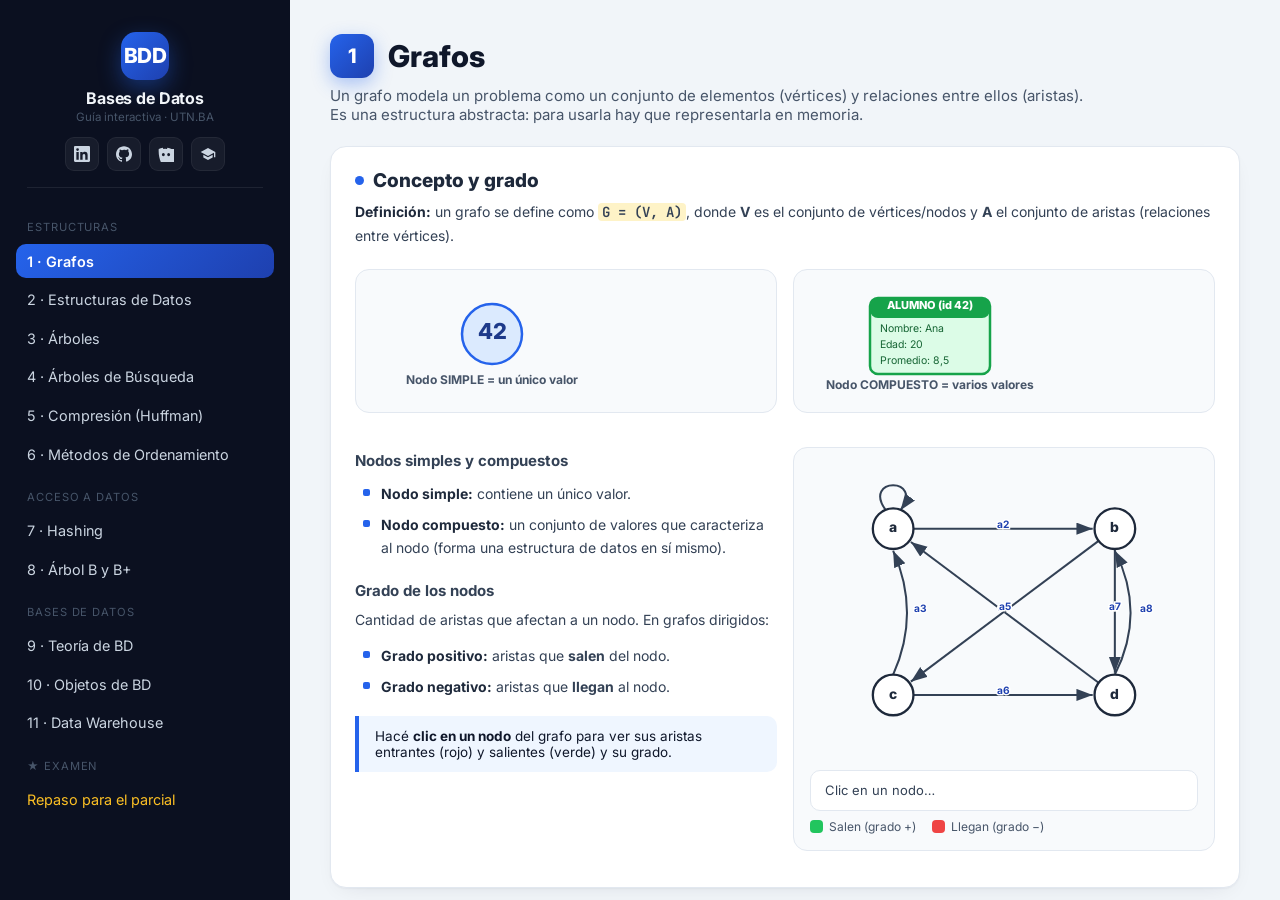
==== index.html @ cb430c23 "resu de bdd teoría" ====
<!DOCTYPE html>
<html lang="es">
<head>
<meta charset="UTF-8">
<meta name="viewport" content="width=device-width, initial-scale=1.0">
<title>Bases de Datos · Resumen (UTN.BA)</title>
<meta name="description" content="Resumen interactivo de Bases de Datos (GDD) — UTN.BA." />
<meta name="author" content="ejdavenheimer" />
<meta name="robots" content="index, follow" />
<meta name="theme-color" content="#2563eb" />
<link rel="icon" href="favicon.svg" type="image/svg+xml" />
<link rel="apple-touch-icon" href="favicon.svg" />
<link rel="stylesheet" href="styles.css">
<style>
@import url('https://fonts.googleapis.com/css2?family=Inter:wght@400;500;600;700;800&family=JetBrains+Mono:wght@400;600&display=swap');
:root{
  --bg:#0b1020; --panel:#111a30; --card:#ffffff; --ink:#0f172a; --muted:#475569;
  --line:#e2e8f0; --blue:#2563eb; --blue2:#1e40af; --emer:#059669; --amber:#d97706;
  --rose:#e11d48; --violet:#7c3aed; --slate:#64748b;
}
*{box-sizing:border-box}
html{scroll-behavior:smooth}
body{margin:0;font-family:'Inter',system-ui,sans-serif;background:#f1f5f9;color:var(--ink);display:flex;height:100vh;overflow:hidden}
.mono{font-family:'JetBrains Mono',monospace}

/* Sidebar */
aside{width:290px;flex-shrink:0;background:var(--bg);color:#e2e8f0;padding:1.4rem 1rem 3rem;position:sticky;top:0;height:100vh;overflow-y:auto;z-index:20}
.sidebar-head{display:flex;flex-direction:column;align-items:center;text-align:center;gap:0.55rem;padding:0.6rem 0.7rem 0.8rem}
.logo{width:48px;height:48px;flex:0 0 48px;border-radius:15px;background:linear-gradient(135deg,#2563eb,#1e40af);display:grid;place-items:center;font-weight:800;font-size:1.3rem;color:white;letter-spacing:-0.02em;box-shadow:0 8px 22px rgba(37,99,235,.4)}
.sidebar-titles h1{font-size:1rem;margin:0;line-height:1.2;font-weight:700;color:#f1f5f9;letter-spacing:-0.01em}
.sidebar-titles span{display:block;margin-top:0.15rem;font-size:0.72rem;color:#475569;white-space:nowrap}
.sidebar-links{display:flex;justify-content:center;gap:0.5rem;padding:0 0.7rem}
.sidebar-links a{position:relative;width:34px;height:34px;display:grid;place-items:center;border-radius:9px;color:#cbd5e1;background:rgba(255,255,255,0.05);border:1px solid rgba(255,255,255,0.06);transition:color 0.15s,background 0.15s,transform 0.15s,border-color 0.15s}
.sidebar-links a:hover{color:#fff;background:linear-gradient(135deg,#2563eb,#1e40af);border-color:transparent;transform:translateY(-2px)}
.sidebar-links svg{width:16px;height:16px;fill:currentColor}
.sidebar-links a::after{content:attr(data-tip);position:absolute;top:calc(100% + 9px);left:50%;transform:translateX(-50%) translateY(-4px);background:#1e293b;color:#f1f5f9;border:1px solid rgba(255,255,255,0.1);padding:0.3rem 0.55rem;border-radius:7px;font-size:0.72rem;font-weight:500;white-space:nowrap;opacity:0;pointer-events:none;transition:opacity 0.15s ease,transform 0.15s ease;z-index:30;box-shadow:0 6px 18px rgba(0,0,0,0.45)}
.sidebar-links a::before{content:"";position:absolute;top:calc(100% + 4px);left:50%;transform:translateX(-50%);border:5px solid transparent;border-bottom-color:#1e293b;opacity:0;pointer-events:none;transition:opacity 0.15s ease;z-index:30}
.sidebar-links a:hover::after{opacity:1;transform:translateX(-50%) translateY(0)}
.sidebar-links a:hover::before{opacity:1}
.sidebar-sep{height:1px;background:rgba(255,255,255,0.08);margin:1rem 0.7rem 0.6rem}
nav{padding:0.5rem 0;display:flex;flex-direction:column;gap:0.25rem}
nav .grp{font-size:0.7rem;text-transform:uppercase;letter-spacing:0.08em;color:#475569;padding:0.9rem 0.7rem 0.35rem}
nav a{display:flex;align-items:center;gap:0.6rem;padding:0.55rem 0.7rem;border-radius:10px;color:#cbd5e1;text-decoration:none;font-size:0.9rem;cursor:pointer;transition:background 0.15s,color 0.15s}
nav a:hover{background:rgba(255,255,255,0.06);color:white}
nav a.active{background:linear-gradient(135deg,#2563eb,#1e40af);color:white;font-weight:600}

/* Main */
main{flex:1;overflow-y:auto;padding:34px 40px 120px;scroll-padding-top:20px}
.wrap{max-width:1080px;margin:0 auto}
section{margin-bottom:64px;scroll-margin-top:20px}
.utitle{display:flex;align-items:center;gap:14px;margin-bottom:8px}
.unum{width:44px;height:44px;border-radius:12px;background:linear-gradient(135deg,#2563eb,#1e40af);color:#fff;display:flex;align-items:center;justify-content:center;font-weight:800;font-size:20px;flex-shrink:0;box-shadow:0 6px 18px rgba(37,99,235,.35)}
h2.sec{font-size:30px;font-weight:800;color:#0f172a;margin:0}
.lead{color:var(--muted);font-size:15px;margin:6px 0 22px;max-width:760px}

.card{background:var(--card);border:1px solid var(--line);border-radius:16px;padding:22px 24px;margin-bottom:22px;box-shadow:0 1px 2px rgba(15,23,42,.04),0 8px 24px -12px rgba(15,23,42,.12)}
.card h3{margin:0 0 6px;font-size:19px;font-weight:800;color:#1e293b;display:flex;align-items:center;gap:9px}
.card h3 .dot{width:9px;height:9px;border-radius:50%;background:var(--blue)}
.card h4{margin:18px 0 8px;font-size:15px;font-weight:700;color:#334155}
.card p,.card li{font-size:14px;line-height:1.65;color:#334155}
.card p{margin:8px 0}
ul.tt{margin:8px 0;padding-left:4px;list-style:none}
ul.tt li{position:relative;padding:4px 0 4px 22px}
ul.tt li:before{content:"";position:absolute;left:4px;top:11px;width:7px;height:7px;border-radius:2px;background:var(--blue)}
.k{font-weight:700;color:#1e293b}
.hl{background:#fef3c7;padding:0 4px;border-radius:4px;font-weight:600}
em{color:#1e40af;font-style:normal;font-weight:600}

.grid2{display:grid;grid-template-columns:1fr 1fr;gap:16px}
.grid3{display:grid;grid-template-columns:repeat(3,1fr);gap:14px}
.grid4{display:grid;grid-template-columns:repeat(4,1fr);gap:12px}
@media(max-width:900px){.grid2,.grid3,.grid4{grid-template-columns:1fr}}

.note{border-left:4px solid var(--blue);background:#eff6ff;padding:12px 16px;border-radius:0 10px 10px 0;margin:14px 0;font-size:13.5px}
.note.g{border-color:var(--emer);background:#ecfdf5}
.note.a{border-color:var(--amber);background:#fffbeb}
.note.r{border-color:var(--rose);background:#fff1f2}
.note .t{font-weight:800;display:block;margin-bottom:2px;color:#1e293b}

.stage{background:#f8fafc;border:1px solid #e2e8f0;border-radius:14px;padding:16px;margin:14px 0}
.stage svg{display:block;width:100%;height:auto}
.toolbar{display:flex;flex-wrap:wrap;gap:8px;align-items:center;margin-bottom:12px}
button.b{padding:8px 14px;border-radius:9px;font-size:13px;font-weight:700;border:none;cursor:pointer;color:#fff;transition:.15s;display:inline-flex;align-items:center;gap:6px}
button.b:active{transform:translateY(1px)}
.b-blue{background:var(--blue)} .b-blue:hover{background:#1d4ed8}
.b-emer{background:var(--emer)} .b-emer:hover{background:#047857}
.b-amber{background:var(--amber)} .b-amber:hover{background:#b45309}
.b-rose{background:var(--rose)} .b-rose:hover{background:#be123c}
.b-slate{background:var(--slate)} .b-slate:hover{background:#475569}
.b-ghost{background:#e2e8f0;color:#334155} .b-ghost:hover{background:#cbd5e1}
button.b:disabled{opacity:.4;cursor:not-allowed}
.chip{display:inline-flex;align-items:center;gap:6px;padding:6px 12px;border-radius:999px;font-size:12.5px;font-weight:700;background:#e2e8f0;color:#334155;border:none;cursor:pointer}
.chip.on{background:var(--blue);color:#fff}

.status{font-size:13px;color:#334155;background:#fff;border:1px solid #e2e8f0;border-radius:10px;padding:10px 14px;margin-top:10px;min-height:20px;line-height:1.5}
.status b{color:#1e40af}

/* data structure boxes */
.dsrow{display:flex;gap:6px;flex-wrap:wrap;align-items:flex-end;min-height:60px}
.cell{min-width:46px;height:46px;border:2px solid #94a3b8;border-radius:8px;display:flex;align-items:center;justify-content:center;font-weight:700;background:#fff;font-family:'JetBrains Mono',monospace;transition:.2s}
.cell.idx{font-size:11px;color:#94a3b8;border:none;height:18px;min-width:46px}
.cell.cur{border-color:var(--amber);background:#fef3c7;transform:translateY(-6px)}
.cell.cmp{border-color:var(--blue);background:#dbeafe}
.cell.sorted{border-color:var(--emer);background:#d1fae5}
.cell.piv{border-color:var(--violet);background:#ede9fe}

table.tbl{width:100%;border-collapse:collapse;font-size:13px;margin:10px 0}
table.tbl th,table.tbl td{border:1px solid #cbd5e1;padding:7px 9px;text-align:center}
table.tbl th{background:#1e293b;color:#fff;font-weight:700}
table.tbl td.hl{background:#fef3c7}
table.tbl tr:nth-child(even) td{background:#f8fafc}
table.tbl tr:nth-child(even) td.hl{background:#fef3c7}

code.inline{background:#1e293b;color:#a5f3fc;padding:2px 6px;border-radius:5px;font-family:'JetBrains Mono',monospace;font-size:12.5px}
pre.code{background:#0f172a;color:#e2e8f0;padding:14px 16px;border-radius:10px;font-family:'JetBrains Mono',monospace;font-size:12.5px;line-height:1.55;overflow-x:auto;margin:12px 0}
pre.code .c{color:#64748b}
.qa{border:1px solid #e2e8f0;border-radius:10px;margin:8px 0;overflow:hidden}
.qa summary{cursor:pointer;padding:12px 16px;font-weight:700;font-size:13.5px;background:#f8fafc;color:#1e293b;list-style:none}
.qa summary::-webkit-details-marker{display:none}
.qa summary:before{content:"▸ ";color:var(--blue)}
.qa[open] summary:before{content:"▾ "}
.qa .ans{padding:6px 16px 14px;font-size:13.5px;color:#334155}
.legend{display:flex;gap:16px;flex-wrap:wrap;font-size:12px;color:#475569;margin-top:8px}
.legend span{display:inline-flex;align-items:center;gap:6px}
.legend i{width:13px;height:13px;border-radius:4px;display:inline-block}
.qbox{background:#f0f9ff;border:1px solid #bae6fd;border-radius:14px;padding:18px 22px}
.qbox h3{color:#075985}
.slbl{font-size:13px;font-weight:700;color:#334155;display:flex;justify-content:space-between}
input[type=range]{width:100%}
.fl0{opacity:.32;filter:grayscale(.6)}

/* Shell: accesibilidad, barra de progreso y topbar móvil */
.skip-link{position:absolute;left:-9999px;top:0;background:var(--blue);color:#fff;padding:.7rem 1.1rem;border-radius:0 0 10px 0;font-weight:600;z-index:200;text-decoration:none}
.skip-link:focus{left:0}
:focus-visible{outline:3px solid rgba(37,99,235,.55);outline-offset:2px}
.progress-top{position:fixed;top:0;left:0;height:3px;background:linear-gradient(90deg,var(--blue),var(--blue2));z-index:100;transition:width .1s;width:0}
.topbar{display:none}
.backdrop{display:none}
@media(max-width:900px){
  .topbar{display:flex;align-items:center;gap:.8rem;position:fixed;top:0;left:0;right:0;z-index:40;background:var(--bg);color:#fff;padding:.7rem 1rem}
  .topbar .menu-btn{background:rgba(255,255,255,.1);border:none;color:#fff;font-size:1.3rem;border-radius:8px;width:40px;height:40px;cursor:pointer;flex:0 0 40px}
  .topbar strong{font-size:1rem;font-weight:700}
  aside{position:fixed;z-index:50;width:280px;left:-300px;top:0;height:100vh;transition:left .25s;box-shadow:0 0 40px rgba(0,0,0,.4)}
  aside.open{left:0}
  main{padding-top:74px}
  .backdrop{position:fixed;inset:0;background:rgba(0,0,0,.45);z-index:45;display:none}
  .backdrop.show{display:block}
}
</style>
</head>
<body>
<a class="skip-link" href="#main">Saltar al contenido</a>
<div class="progress-top" id="progressTop"></div>

<div class="topbar">
  <button class="menu-btn" id="menuBtn" aria-label="Abrir menú de navegación" aria-expanded="false" aria-controls="sidebar">☰</button>
  <strong>Bases de Datos</strong>
</div>

<div class="backdrop" id="backdrop"></div>

<aside id="sidebar" aria-label="Navegación principal">
  <div class="sidebar-head">
    <div class="logo">BDD</div>
    <div class="sidebar-titles">
      <h1>Bases de Datos</h1>
      <span>Guía interactiva · UTN.BA</span>
    </div>
  </div>
  <div class="sidebar-links">
    <a href="https://www.linkedin.com/in/ejdavenheimer/" target="_blank" rel="noopener" data-tip="LinkedIn" aria-label="LinkedIn">
      <svg viewBox="0 0 24 24" aria-hidden="true"><path d="M20.447 20.452h-3.554v-5.569c0-1.328-.027-3.037-1.852-3.037-1.853 0-2.136 1.445-2.136 2.939v5.667H9.351V9h3.414v1.561h.046c.477-.9 1.637-1.85 3.37-1.85 3.601 0 4.267 2.37 4.267 5.455v6.286zM5.337 7.433a2.062 2.062 0 01-2.063-2.065 2.064 2.064 0 112.063 2.065zm1.782 13.019H3.555V9h3.564v11.452zM22.225 0H1.771C.792 0 0 .774 0 1.729v20.542C0 23.227.792 24 1.771 24h20.451C23.2 24 24 23.227 24 22.271V1.729C24 .774 23.2 0 22.222 0h.003z"/></svg>
    </a>
    <a href="https://github.com/ejdavenheimer/resumen-bdd-utn-frba" target="_blank" rel="noopener" data-tip="Ver el código" aria-label="GitHub">
      <svg viewBox="0 0 24 24" aria-hidden="true"><path d="M12 .297c-6.63 0-12 5.373-12 12 0 5.303 3.438 9.8 8.205 11.385.6.113.82-.258.82-.577 0-.285-.01-1.04-.015-2.04-3.338.724-4.042-1.61-4.042-1.61C4.422 18.07 3.633 17.7 3.633 17.7c-1.087-.744.084-.729.084-.729 1.205.084 1.838 1.236 1.838 1.236 1.07 1.835 2.809 1.305 3.495.998.108-.776.417-1.305.76-1.605-2.665-.305-5.467-1.334-5.467-5.931 0-1.311.469-2.381 1.236-3.221-.124-.303-.535-1.524.117-3.176 0 0 1.008-.322 3.301 1.23A11.509 11.509 0 0112 5.803c1.02.005 2.047.138 3.006.404 2.291-1.552 3.297-1.23 3.297-1.23.653 1.653.242 2.874.118 3.176.77.84 1.235 1.911 1.235 3.221 0 4.609-2.807 5.624-5.479 5.921.43.372.823 1.102.823 2.222 0 1.606-.014 2.898-.014 3.293 0 .322.216.694.825.576C20.565 22.092 24 17.592 24 12.297c0-6.627-5.373-12-12-12"/></svg>
    </a>
    <a href="https://discord.gg/7S3uZXYrE7" target="_blank" rel="noopener" data-tip="Discord" aria-label="Discord">
      <svg viewBox="0 0 24 24" aria-hidden="true"><path d="M20.317 4.491c-1.923-.915-3.971-1.499-6.016-1.751a.058.058 0 0 0-.063.029c-.262.467-.567 1.076-.776 1.554a18.594 18.594 0 0 0-5.487 0c-.209-.478-.516-1.087-.779-1.554a.059.059 0 0 0-.063-.029c-2.044.252-4.093.836-6.016 1.751a.058.058 0 0 0-.027.043c-.874 13.056 3.887 25.384 10.777 27.747a.058.058 0 0 0 .064-.029c.573-.994 1.082-2.043 1.517-3.119a.059.059 0 0 0-.033-.082 18.052 18.052 0 0 1-2.578-1.232.059.059 0 0 1-.006-.099c.173-.124.346-.253.514-.383a.058.058 0 0 1 .061-.008c5.411 2.471 11.27 2.471 16.604 0a.058.058 0 0 1 .061.007c.168.13.341.259.514.383a.059.059 0 0 1-.006.099 17.939 17.939 0 0 1-2.578 1.232.059.059 0 0 0-.033.082c.435 1.076.944 2.125 1.517 3.119a.058.058 0 0 0 .064.029c6.891-2.363 11.651-14.687 10.777-27.747a.058.058 0 0 0-.027-.043M8.02 15.331c-1.183 0-2.157-1.085-2.157-2.419 0-1.333.974-2.419 2.157-2.419 1.183 0 2.157 1.086 2.157 2.419 0 1.334-.974 2.419-2.157 2.419m7.975 0c-1.183 0-2.157-1.085-2.157-2.419 0-1.333.974-2.419 2.157-2.419 1.183 0 2.157 1.086 2.157 2.419 0 1.334-.974 2.419-2.157 2.419"/></svg>
    </a>
    <a href="https://planutn.dhem.tech/" target="_blank" rel="noopener" data-tip="Ver plan de estudio" aria-label="Plan de estudio">
      <svg viewBox="0 0 24 24" aria-hidden="true"><path d="M5 13.18v4L12 21l7-3.82v-4L12 17l-7-3.82zM12 3L1 9l11 6 9-4.91V17h2V9L12 3z"/></svg>
    </a>
  </div>
  <div class="sidebar-sep"></div>
  <nav id="nav">
    <span class="grp">Estructuras</span>
    <a href="#u1">1 · Grafos</a>
    <a href="#u2">2 · Estructuras de Datos</a>
    <a href="#u3">3 · Árboles</a>
    <a href="#u4">4 · Árboles de Búsqueda</a>
    <a href="#u5">5 · Compresión (Huffman)</a>
    <a href="#u6">6 · Métodos de Ordenamiento</a>
    <span class="grp">Acceso a datos</span>
    <a href="#u7">7 · Hashing</a>
    <a href="#u8">8 · Árbol B y B+</a>
    <span class="grp">Bases de datos</span>
    <a href="#u9">9 · Teoría de BD</a>
    <a href="#u10">10 · Objetos de BD</a>
    <a href="#u11">11 · Data Warehouse</a>
    <span class="grp">★ Examen</span>
    <a href="#u12" style="color:#fbbf24">Repaso para el parcial</a>
  </nav>
</aside>
<main id="main">
<div class="wrap">

<!-- ================= UNIDAD 1 ================= -->
<section id="u1">
  <div class="utitle"><div class="unum">1</div><h2 class="sec">Grafos</h2></div>
  <p class="lead">Un grafo modela un problema como un conjunto de elementos (vértices) y relaciones entre ellos (aristas). Es una estructura abstracta: para usarla hay que representarla en memoria.</p>

  <div class="card">
    <h3><span class="dot"></span>Concepto y grado</h3>
    <p><span class="k">Definición:</span> un grafo se define como <span class="hl mono">G = (V, A)</span>, donde <b>V</b> es el conjunto de vértices/nodos y <b>A</b> el conjunto de aristas (relaciones entre vértices).</p>
    <div class="grid2" style="margin-bottom:6px">
      <div class="stage" style="text-align:center">
        <svg viewBox="0 0 240 110" style="max-width:240px">
          <circle cx="120" cy="48" r="30" fill="#dbeafe" stroke="#2563eb" stroke-width="2.5"/>
          <text x="120" y="53" text-anchor="middle" font-size="22" font-weight="800" fill="#1e3a8a">42</text>
          <text x="120" y="98" text-anchor="middle" font-size="12" fill="#475569" font-weight="700">Nodo SIMPLE = un único valor</text>
        </svg>
      </div>
      <div class="stage" style="text-align:center">
        <svg viewBox="0 0 240 110" style="max-width:240px">
          <rect x="60" y="12" width="120" height="76" rx="8" fill="#dcfce7" stroke="#16a34a" stroke-width="2.5"/>
          <rect x="60" y="12" width="120" height="20" rx="8" fill="#16a34a"/>
          <text x="120" y="23" text-anchor="middle" font-size="11" font-weight="800" fill="#fff">ALUMNO (id 42)</text>
          <text x="70" y="46" font-size="10.5" fill="#166534">Nombre: Ana</text>
          <text x="70" y="62" font-size="10.5" fill="#166534">Edad: 20</text>
          <text x="70" y="78" font-size="10.5" fill="#166534">Promedio: 8,5</text>
          <text x="120" y="103" text-anchor="middle" font-size="12" fill="#475569" font-weight="700">Nodo COMPUESTO = varios valores</text>
        </svg>
      </div>
    </div>
    <div class="grid2">
      <div>
        <h4>Nodos simples y compuestos</h4>
        <ul class="tt">
          <li><span class="k">Nodo simple:</span> contiene un único valor.</li>
          <li><span class="k">Nodo compuesto:</span> un conjunto de valores que caracteriza al nodo (forma una estructura de datos en sí mismo).</li>
        </ul>
        <h4>Grado de los nodos</h4>
        <p>Cantidad de aristas que afectan a un nodo. En grafos dirigidos:</p>
        <ul class="tt">
          <li><span class="k">Grado positivo:</span> aristas que <b>salen</b> del nodo.</li>
          <li><span class="k">Grado negativo:</span> aristas que <b>llegan</b> al nodo.</li>
        </ul>
        <div class="note">Hacé <b>clic en un nodo</b> del grafo para ver sus aristas entrantes (rojo) y salientes (verde) y su grado.</div>
      </div>
      <div class="stage"><div id="grado-svg"></div><div class="status" id="grado-st">Clic en un nodo…</div>
        <div class="legend"><span><i style="background:#22c55e"></i>Salen (grado +)</span><span><i style="background:#ef4444"></i>Llegan (grado −)</span></div>
      </div>
    </div>
  </div>

  <div class="card">
    <h3><span class="dot"></span>Caracterización de grafos</h3>
    <p>Los grafos se diferencian por las características de sus arcos. Elegí un tipo:</p>
    <div class="toolbar" id="carac-chips"></div>
    <div class="grid2">
      <div class="stage"><div id="carac-svg"></div></div>
      <div><h4 id="carac-name"></h4><p id="carac-desc"></p>
        <div class="note g" id="carac-extra"></div>
        <div id="carac-conexo" style="display:none">
          <button class="b b-emer" id="flood-btn">▶ Propagar desde A (alcanzables)</button>
          <button class="b b-ghost" id="flood-reset">Reset</button>
          <div class="status" id="flood-st">En un grafo <b>conexo</b> partiendo de cualquier nodo se alcanzan todos. En uno <b>no conexo</b>, un grupo queda aislado.</div>
        </div>
      </div>
    </div>
  </div>

  <div class="card">
    <h3><span class="dot"></span>Clasificación según la dirección</h3>
    <div class="grid2">
      <div class="stage" style="text-align:center">
        <svg viewBox="0 0 260 140" style="max-width:280px">
          <defs><marker id="cd-a" markerWidth="8" markerHeight="8" refX="7" refY="3" orient="auto"><path d="M0,0 L7,3 L0,6 Z" fill="#2563eb"/></marker></defs>
          <line x1="58" y1="55" x2="122" y2="55" stroke="#2563eb" stroke-width="2.5" marker-end="url(#cd-a)"/>
          <line x1="150" y1="70" x2="118" y2="98" stroke="#2563eb" stroke-width="2.5" marker-end="url(#cd-a)"/>
          <circle cx="45" cy="55" r="18" fill="#dbeafe" stroke="#2563eb" stroke-width="2"/><text x="45" y="60" text-anchor="middle" font-size="13" font-weight="800" fill="#1e3a8a">a</text>
          <circle cx="145" cy="55" r="18" fill="#dbeafe" stroke="#2563eb" stroke-width="2"/><text x="145" y="60" text-anchor="middle" font-size="13" font-weight="800" fill="#1e3a8a">b</text>
          <circle cx="105" cy="110" r="18" fill="#dbeafe" stroke="#2563eb" stroke-width="2"/><text x="105" y="115" text-anchor="middle" font-size="13" font-weight="800" fill="#1e3a8a">c</text>
          <text x="130" y="138" text-anchor="middle" font-size="12" font-weight="800" fill="#1e40af">DIRIGIDO (con flechas)</text>
        </svg>
        <p style="font-size:12.5px;margin:4px 0 0"><span class="k">Dirigidos:</span> la arista tiene sentido (origen→destino). Modelan jerarquías: "ser padre de", "ser mayor que".</p>
      </div>
      <div class="stage" style="text-align:center">
        <svg viewBox="0 0 260 140" style="max-width:280px">
          <line x1="58" y1="55" x2="132" y2="55" stroke="#16a34a" stroke-width="2.5"/>
          <line x1="138" y1="70" x2="112" y2="96" stroke="#16a34a" stroke-width="2.5"/>
          <circle cx="45" cy="55" r="18" fill="#dcfce7" stroke="#16a34a" stroke-width="2"/><text x="45" y="60" text-anchor="middle" font-size="13" font-weight="800" fill="#166534">a</text>
          <circle cx="145" cy="55" r="18" fill="#dcfce7" stroke="#16a34a" stroke-width="2"/><text x="145" y="60" text-anchor="middle" font-size="13" font-weight="800" fill="#166534">b</text>
          <circle cx="105" cy="110" r="18" fill="#dcfce7" stroke="#16a34a" stroke-width="2"/><text x="105" y="115" text-anchor="middle" font-size="13" font-weight="800" fill="#166534">c</text>
          <text x="130" y="138" text-anchor="middle" font-size="12" font-weight="800" fill="#166534">NO DIRIGIDO (sin flechas)</text>
        </svg>
        <p style="font-size:12.5px;margin:4px 0 0"><span class="k">No dirigidos:</span> sin sentido, bidireccionales. Modelan relaciones simétricas: "ser hermano de", "ser igual a".</p>
      </div>
    </div>
  </div>

  <div class="card">
    <h3><span class="dot"></span>Clasificación según restricciones</h3>
    <p>Un grafo <span class="k">restricto</span> modela una relación que <b>NO</b> cumple ninguna de estas 3 propiedades (es "anti-equivalente"). Si las cumpliera todas sería de equivalencia. El <span class="k">irrestricto</span> puede tenerlas y por eso es más difícil de administrar (aparecen ciclos).</p>
    <div class="grid3">
      <div class="stage" style="text-align:center">
        <svg viewBox="0 0 160 110" style="max-width:170px">
          <defs><marker id="rf-a" markerWidth="7" markerHeight="7" refX="6" refY="3" orient="auto"><path d="M0,0 L6,3 L0,6 Z" fill="#e11d48"/></marker></defs>
          <path d="M62,32 C28,2 28,62 62,42" fill="none" stroke="#e11d48" stroke-width="2.5" marker-end="url(#rf-a)"/>
          <circle cx="80" cy="48" r="20" fill="#fff1f2" stroke="#e11d48" stroke-width="2"/><text x="80" y="53" text-anchor="middle" font-size="14" font-weight="800" fill="#9f1239">a</text>
          <text x="80" y="92" text-anchor="middle" font-size="12" font-weight="800" fill="#9f1239">Reflexividad</text>
          <text x="80" y="106" text-anchor="middle" font-size="10.5" fill="#64748b">(bucle a→a)</text>
        </svg>
      </div>
      <div class="stage" style="text-align:center">
        <svg viewBox="0 0 160 110" style="max-width:170px">
          <defs><marker id="sm-a" markerWidth="7" markerHeight="7" refX="6" refY="3" orient="auto"><path d="M0,0 L6,3 L0,6 Z" fill="#e11d48"/></marker></defs>
          <path d="M48,40 C75,22 95,22 112,40" fill="none" stroke="#e11d48" stroke-width="2.5" marker-end="url(#sm-a)"/>
          <path d="M112,58 C85,76 65,76 48,58" fill="none" stroke="#e11d48" stroke-width="2.5" marker-end="url(#sm-a)"/>
          <circle cx="40" cy="49" r="18" fill="#fff1f2" stroke="#e11d48" stroke-width="2"/><text x="40" y="54" text-anchor="middle" font-size="13" font-weight="800" fill="#9f1239">a</text>
          <circle cx="120" cy="49" r="18" fill="#fff1f2" stroke="#e11d48" stroke-width="2"/><text x="120" y="54" text-anchor="middle" font-size="13" font-weight="800" fill="#9f1239">b</text>
          <text x="80" y="95" text-anchor="middle" font-size="12" font-weight="800" fill="#9f1239">Simetría</text>
          <text x="80" y="108" text-anchor="middle" font-size="10.5" fill="#64748b">(a↔b, ida y vuelta)</text>
        </svg>
      </div>
      <div class="stage" style="text-align:center">
        <svg viewBox="0 0 160 110" style="max-width:170px">
          <defs><marker id="tr-a" markerWidth="7" markerHeight="7" refX="6" refY="3" orient="auto"><path d="M0,0 L6,3 L0,6 Z" fill="#e11d48"/></marker></defs>
          <line x1="42" y1="36" x2="98" y2="36" stroke="#e11d48" stroke-width="2.5" marker-end="url(#tr-a)"/>
          <line x1="108" y1="50" x2="84" y2="78" stroke="#e11d48" stroke-width="2.5" marker-end="url(#tr-a)"/>
          <line x1="62" y1="78" x2="38" y2="50" stroke="#e11d48" stroke-width="2.5" marker-end="url(#tr-a)"/>
          <circle cx="32" cy="34" r="15" fill="#fff1f2" stroke="#e11d48" stroke-width="2"/><text x="32" y="39" text-anchor="middle" font-size="12" font-weight="800" fill="#9f1239">a</text>
          <circle cx="115" cy="38" r="15" fill="#fff1f2" stroke="#e11d48" stroke-width="2"/><text x="115" y="43" text-anchor="middle" font-size="12" font-weight="800" fill="#9f1239">b</text>
          <circle cx="73" cy="86" r="15" fill="#fff1f2" stroke="#e11d48" stroke-width="2"/><text x="73" y="91" text-anchor="middle" font-size="12" font-weight="800" fill="#9f1239">c</text>
          <text x="80" y="108" text-anchor="middle" font-size="12" font-weight="800" fill="#9f1239">Transitividad</text>
        </svg>
      </div>
    </div>
    <div class="note r"><span class="t">Restricto = sin ninguna de las 3</span>Garantiza que no haya bucles ni ciclos simples → más fácil de administrar. <b>Es la base de las estructuras de datos</b> (pilas, colas, listas, árboles).</div>
  </div>

  <div class="card">
    <h3><span class="dot"></span>Caminos, pasos y ciclos</h3>
    <p>Sobre el mismo grafo dirigido, mirá la diferencia (el trazo grueso marca el recorrido):</p>
    <div class="grid3">
      <div class="stage" style="text-align:center">
        <div id="cpc-camino"></div>
        <p style="font-size:12px;margin:2px 0 0"><span class="k">Camino a–c:</span> va por <b>a–d–c</b> usando los arcos <b>al revés</b> (d→a y c→d). Igual hay vínculo: <b>el sentido no importa</b>.</p>
      </div>
      <div class="stage" style="text-align:center">
        <div id="cpc-paso"></div>
        <p style="font-size:12px;margin:2px 0 0"><span class="k">Paso a→c:</span> respeta el sentido de las flechas (sólo en dirigidos).</p>
      </div>
      <div class="stage" style="text-align:center">
        <div id="cpc-ciclo"></div>
        <p style="font-size:12px;margin:2px 0 0"><span class="k">Ciclo:</span> el recorrido vuelve al nodo de partida (origen = destino).</p>
      </div>
    </div>
  </div>

  <div class="card">
    <h3><span class="dot"></span>Representación ESTÁTICA</h3>
    <p>Espacio fijo que contempla <b>todas</b> las relaciones posibles, existan o no. Se construye sobre estructuras rígidas (matrices). Acceso directo → rápida. Conviene para grafos <b>pequeños o densos</b>.</p>
    <div class="grid2">
      <div>
        <h4>Matriz de adyacencia</h4>
        <p>Matriz cuadrada n×n. <span class="k">Fila = origen, columna = destino.</span> La celda guarda cuántas aristas van de uno a otro (los bucles valen <span class="hl">2</span> en no dirigidos).</p>
        <div class="stage"><div id="ady-graph"></div></div>
        <p style="font-size:12.5px;color:#64748b">Pasá el mouse por una <b>arista</b> → se ilumina su celda.</p>
        <div id="ady-matrix"></div>
      </div>
      <div>
        <h4>Matriz de incidencia</h4>
        <p>Filas = nodos, columnas = aristas. En el nodo <span class="k">origen</span> va <b>1</b>, en el <span class="k">destino</span> va <b>2</b>; un bucle vale <b>3</b>.</p>
        <div id="inc-matrix"></div>
        <div class="note a"><span class="t">Limitación</span>Las matrices no permiten guardar <b>atributos</b> en las relaciones.</div>
      </div>
    </div>
  </div>

  <div class="card">
    <h3><span class="dot"></span>Representación DINÁMICA</h3>
    <p>El espacio cambia con el grafo (altas/bajas). Usa <b>punteros</b> para enlazar vértices y arcos. Conviene para grafos <b>grandes, dispersos o que cambian mucho</b>.</p>
    <div class="note"><span class="t">Grafo de ejemplo (el mismo en las 3 pestañas)</span>3 nodos y 3 arcos: <b>a→b</b> (arco 1), <b>a→c</b> (arco 2) y <b>b→c</b> (arco 3).</div>
    <div class="grid2" style="align-items:start">
      <div class="stage" style="text-align:center"><div id="din-ref"></div><div style="font-size:12px;color:#64748b;font-weight:700">↑ Grafo a representar</div></div>
      <div>
        <div class="toolbar" id="din-chips"></div>
        <div class="status" id="din-st" style="margin-top:0"></div>
      </div>
    </div>
    <div class="stage"><div id="din-svg"></div></div>
  </div>

  <div class="card">
    <h3><span class="dot"></span>Recorridos: Búsqueda en PROFUNDIDAD (Depth First)</h3>
    <p>Avanza por una rama hasta no poder más; ahí <b>retrocede</b> (backtracking) y prueba otra. Es <b>recursiva</b> → se apoya en una <b>PILA</b>. Encuentra <em>un</em> camino, no necesariamente el más corto. Para evitar ciclos infinitos marca los nodos ya visitados.</p>
    <div class="note">Buscamos un <b>paso de A → G</b>. Fijate cómo <b>se hunde por una rama</b> (A→B→D), no encuentra salida en D, <b style="color:#dc2626">retrocede</b> y prueba E, llegando a G. La pila crece al bajar y se desapila al retroceder.</div>
    <div class="grid2">
      <div class="stage"><div id="dfs-svg"></div></div>
      <div>
        <h4>Pila de procesos (LIFO)</h4>
        <div id="dfs-stack" class="dsrow" style="flex-direction:column-reverse;align-items:flex-start;min-height:120px"></div>
        <div class="toolbar" style="margin-top:12px">
          <button class="b b-blue" id="dfs-step">▶ Paso</button>
          <button class="b b-emer" id="dfs-play">⏩ Auto</button>
          <button class="b b-ghost" id="dfs-reset">↺ Reset</button>
        </div>
        <div class="status" id="dfs-st">Listo. Iniciamos en <b>A</b> buscando <b>G</b>.</div>
      </div>
    </div>
  </div>

  <div class="card">
    <h3><span class="dot"></span>Recorridos: Búsqueda en ANCHURA (Breadth First)</h3>
    <p>Evalúa <b>primero todos los vecinos directos</b>, luego los de nivel 2, etc. <b>No retrocede</b>: usa una <b>COLA</b> (FIFO) para guardar el orden de visita. Como recorre por niveles, el paso que encuentra es el <b>más corto</b> (en cantidad de arcos).</p>
    <div class="note g">Con el mismo grafo A→G, fijate que BFS visita <b>A</b> → después todo el nivel 1 (<b>B, C</b>) → después el nivel 2 (<b>D, E, F</b>) → y recién ahí <b>G</b>. Avanza "por capas", no se hunde por una rama como DFS.</div>
    <div class="grid2">
      <div class="stage"><div id="bfs-svg"></div></div>
      <div>
        <h4>Cola de nodos a procesar (FIFO)</h4>
        <div id="bfs-queue" class="dsrow" style="min-height:60px"></div>
        <p style="font-size:12px;color:#64748b">⬅ sale (primero en entrar) &nbsp;·&nbsp; entra ➡</p>
        <div class="toolbar">
          <button class="b b-blue" id="bfs-step">▶ Paso</button>
          <button class="b b-emer" id="bfs-play">⏩ Auto</button>
          <button class="b b-ghost" id="bfs-reset">↺ Reset</button>
        </div>
        <div class="status" id="bfs-st">Listo. Iniciamos en <b>A</b> buscando <b>G</b>.</div>
      </div>
    </div>
  </div>

  <div class="card">
    <h3><span class="dot"></span>Caminos mínimos: Dijkstra y Floyd-Warshall</h3>
    <p>Cuando las aristas tienen <b>peso/distancia</b>, buscamos el camino de suma mínima.</p>
    <div class="grid2">
      <div class="note"><span class="t">Dijkstra</span>Parte de <b>un origen conocido</b> y encuentra el camino mínimo a todos los demás nodos. Va armando un conjunto de nodos óptimos e incorpora en cada iteración el de menor distancia tentativa.</div>
      <div class="note g"><span class="t">Floyd-Warshall (clausura transitiva)</span>No parte de un origen: calcula los mínimos <b>todos contra todos</b>. Itera agregando cada nodo como <b>intermedio</b> y mejora la matriz si pasar por él acorta el camino.</div>
    </div>
    <h4>Floyd-Warshall paso a paso (grafo de la izquierda)</h4>
    <div class="grid2">
      <div class="stage"><div id="fw-graph"></div></div>
      <div>
        <div class="toolbar">
          <button class="b b-blue" id="fw-step">▶ Agregar intermedio</button>
          <button class="b b-ghost" id="fw-reset">↺ Reset</button>
        </div>
        <div id="fw-matrix"></div>
        <div class="status" id="fw-st">Matriz inicial: distancias directas. <code class="inline">inf</code> = sin camino directo.</div>
      </div>
    </div>
  </div>

  <div class="card qbox">
    <h3><span class="dot" style="background:#0ea5e9"></span>Preguntas de parcial</h3>
    <details class="qa"><summary>Si se usa Pfaltz para implementar un árbol, el puntero <i>llink</i> sería siempre nulo. (V/F)</summary><div class="ans"><b>Verdadero.</b> En un árbol existe un único camino desde la raíz a cada nodo, por lo que cada nodo tiene a lo sumo un arco entrante: la lista de arcos entrantes (y su enlace) queda vacía.</div></details>
    <details class="qa"><summary>El concepto de <i>camino</i> está asociado a grafos no dirigidos y el de <i>paso</i> a dirigidos. (V/F)</summary><div class="ans"><b>Verdadero,</b> aunque también pueden evaluarse caminos en grafos dirigidos cuando sólo importa si dos nodos están vinculados, sin considerar el sentido.</div></details>
    <details class="qa"><summary>Las representaciones dinámicas siempre ocupan menos espacio que las estáticas. (V/F)</summary><div class="ans"><b>Falso.</b> Depende de la densidad. Cuantas más aristas, menos desperdicia la estática y más cuestan los punteros de la dinámica.</div></details>
  </div>
</section>

<!-- ================= UNIDAD 2 ================= -->
<section id="u2">
  <div class="utitle"><div class="unum">2</div><h2 class="sec">Estructuras de Datos</h2></div>
  <p class="lead">Una estructura de datos es un grafo dirigido y restricto unívoco: a cada nodo le llega a lo sumo un arco. Su <b>dinámica de altas y bajas</b> es lo que diferencia a cada tipo.</p>

  <div class="card">
    <h3><span class="dot"></span>Clasificación: biunívocas vs unívocas</h3>
    <p>Lo que las diferencia es <b>cuántos predecesores y sucesores</b> puede tener cada nodo:</p>
    <div class="grid2">
      <div class="stage" style="text-align:center">
        <svg viewBox="0 0 300 130" style="max-width:330px">
          <defs><marker id="bu-a" markerWidth="8" markerHeight="8" refX="7" refY="3" orient="auto"><path d="M0,0 L7,3 L0,6 Z" fill="#2563eb"/></marker></defs>
          <line x1="58" y1="55" x2="92" y2="55" stroke="#2563eb" stroke-width="2.5" marker-end="url(#bu-a)"/>
          <line x1="138" y1="55" x2="172" y2="55" stroke="#2563eb" stroke-width="2.5" marker-end="url(#bu-a)"/>
          <line x1="218" y1="55" x2="252" y2="55" stroke="#2563eb" stroke-width="2.5" marker-end="url(#bu-a)"/>
          <circle cx="40" cy="55" r="18" fill="#dbeafe" stroke="#2563eb" stroke-width="2"/><text x="40" y="60" text-anchor="middle" font-size="13" font-weight="800" fill="#1e3a8a">a</text>
          <circle cx="115" cy="55" r="18" fill="#dbeafe" stroke="#2563eb" stroke-width="2"/><text x="115" y="60" text-anchor="middle" font-size="13" font-weight="800" fill="#1e3a8a">b</text>
          <circle cx="195" cy="55" r="18" fill="#dbeafe" stroke="#2563eb" stroke-width="2"/><text x="195" y="60" text-anchor="middle" font-size="13" font-weight="800" fill="#1e3a8a">c</text>
          <circle cx="275" cy="55" r="18" fill="#dbeafe" stroke="#2563eb" stroke-width="2"/><text x="275" y="60" text-anchor="middle" font-size="13" font-weight="800" fill="#1e3a8a">d</text>
          <text x="150" y="105" text-anchor="middle" font-size="13" font-weight="800" fill="#1e40af">BIUNÍVOCA (cadena)</text>
          <text x="150" y="122" text-anchor="middle" font-size="11" fill="#64748b">cada nodo: ≤1 predecesor y ≤1 sucesor</text>
        </svg>
        <p style="font-size:12.5px;margin:2px 0 0">Son las <b>pilas, colas y listas</b>. La relación es "uno a uno" en ambos sentidos.</p>
      </div>
      <div class="stage" style="text-align:center">
        <svg viewBox="0 0 300 130" style="max-width:330px">
          <defs><marker id="un-a" markerWidth="8" markerHeight="8" refX="7" refY="3" orient="auto"><path d="M0,0 L7,3 L0,6 Z" fill="#16a34a"/></marker></defs>
          <line x1="150" y1="36" x2="78" y2="74" stroke="#16a34a" stroke-width="2.5" marker-end="url(#un-a)"/>
          <line x1="150" y1="36" x2="150" y2="72" stroke="#16a34a" stroke-width="2.5" marker-end="url(#un-a)"/>
          <line x1="150" y1="36" x2="222" y2="74" stroke="#16a34a" stroke-width="2.5" marker-end="url(#un-a)"/>
          <circle cx="150" cy="28" r="18" fill="#dcfce7" stroke="#16a34a" stroke-width="2"/><text x="150" y="33" text-anchor="middle" font-size="13" font-weight="800" fill="#166534">a</text>
          <circle cx="65" cy="90" r="18" fill="#dcfce7" stroke="#16a34a" stroke-width="2"/><text x="65" y="95" text-anchor="middle" font-size="13" font-weight="800" fill="#166534">b</text>
          <circle cx="150" cy="90" r="18" fill="#dcfce7" stroke="#16a34a" stroke-width="2"/><text x="150" y="95" text-anchor="middle" font-size="13" font-weight="800" fill="#166534">c</text>
          <circle cx="235" cy="90" r="18" fill="#dcfce7" stroke="#16a34a" stroke-width="2"/><text x="235" y="95" text-anchor="middle" font-size="13" font-weight="800" fill="#166534">d</text>
          <text x="150" y="122" text-anchor="middle" font-size="11" fill="#64748b">1 predecesor, pero VARIOS sucesores</text>
        </svg>
        <p style="font-size:12.5px;margin:2px 0 0">Son los <b>árboles</b> (Unidad 3). Por eso no son biunívocas: <b>a</b> tiene 3 hijos.</p>
      </div>
    </div>
    <div class="note">La clave: en una <b>biunívoca</b> a cada nodo le llega 1 flecha y sale 1 flecha (una cadena). En una <b>unívoca</b> sigue llegando 1 sola flecha (un único "padre"), pero pueden salir varias (varios "hijos").</div>
  </div>

  <div class="card">
    <h3><span class="dot"></span>Pila (Stack) — LIFO</h3>
    <p>Last In, First Out. Se inserta y se extrae por el <b>mismo extremo</b> (el "tope"). <b>Anula la prioridad</b>: el último en entrar es el primero en salir. Se usa para implementar recursividad y evaluar expresiones.</p>
    <div class="toolbar">
      <input id="stk-in" class="cell" style="width:70px" value="7">
      <button class="b b-blue" id="stk-push">⬇ Push</button>
      <button class="b b-rose" id="stk-pop">⬆ Pop</button>
      <button class="b b-ghost" id="stk-rst">Reset</button>
    </div>
    <div class="grid2">
      <div class="stage" style="display:flex;justify-content:center"><div id="stk-view" class="dsrow" style="flex-direction:column-reverse;align-items:center;min-height:240px"></div></div>
      <div><div class="status" id="stk-st">Insertá y extraé siempre por arriba (tope).</div>
        <div class="note a" style="margin-top:10px"><span class="t">Apuntadores en memoria</span>En la implementación dinámica los punteros van en <b>sentido inverso</b> a la salida: para extraer hay que saber quién queda en el tope.</div>
      </div>
    </div>
  </div>

  <div class="card">
    <h3><span class="dot"></span>Cola (Queue) — FIFO</h3>
    <p>First In, First Out. <b>Privilegia el orden y la jerarquía de llegada</b>: ingresa por un extremo y sale por el opuesto. Se usa para colas de impresión y para el recorrido BFS de grafos/árboles.</p>
    <div class="toolbar">
      <input id="q-in" class="cell" style="width:70px" value="3">
      <button class="b b-blue" id="q-enq">➡ Encolar</button>
      <button class="b b-rose" id="q-deq">⬅ Desencolar</button>
      <button class="b b-ghost" id="q-rst">Reset</button>
    </div>
    <div class="stage"><div id="q-view" class="dsrow"></div></div>
    <div class="status" id="q-st">⬅ sale el más antiguo (First) · entra el nuevo al fondo (Last) ➡</div>
    <div class="note"><span class="t">Cola doble (DEQUE)</span>Permite ingresar y extraer por <b>ambos</b> extremos. <span class="k">Cola de prioridad:</span> se atiende según una prioridad asociada, no sólo por orden de llegada.</div>
  </div>

  <div class="card">
    <h3><span class="dot"></span>Listas</h3>
    <p>Dinámica <b>abierta</b>: para dar un alta/baja se recorre la lista y se inserta/quita en la posición que se requiera (permite mantenerla ordenada por algún criterio). El puntero inicial se llama <code class="inline">First (F)</code>.</p>
    <div class="toolbar" id="list-chips"></div>
    <div class="stage"><div id="list-svg"></div></div>
    <div class="status" id="list-st"></div>
  </div>
</section>

<!-- ================= UNIDAD 3 ================= -->
<section id="u3">
  <div class="utitle"><div class="unum">3</div><h2 class="sec">Árboles</h2></div>
  <p class="lead">Un árbol es un grafo especial. Es la "estructura de búsqueda por naturaleza": las búsquedas se hacen por <b>niveles</b>, no por cantidad de elementos.</p>

  <div class="card">
    <h3><span class="dot"></span>Definición y conceptos</h3>
    <div class="grid2">
      <div>
        <h4>Un árbol es un grafo que cumple:</h4>
        <ul class="tt">
          <li>Es <span class="k">dirigido</span> (las relaciones tienen dirección).</li>
          <li>Es <span class="k">acíclico</span> (no hay ciclos).</li>
          <li>Existe un <span class="k">camino único</span> entre cada par de nodos.</li>
          <li><span class="k mono">#V = #E + 1</span> (los nodos superan en 1 a los arcos).</li>
        </ul>
        <div class="note">Para ser <b>árbol computacional</b> se agrega una 5ª condición: tiene <b>raíz única</b> (es un árbol principal derecho).</div>
      </div>
      <div>
        <h4>Conceptos</h4>
        <ul class="tt">
          <li><span class="k">Grado:</span> máxima cantidad de hijos por nodo (2 → binario, n → n-ario).</li>
          <li><span class="k">Nivel:</span> posición en altura respecto de la raíz (la raíz es nivel 0).</li>
          <li><span class="k">Profundidad:</span> cantidad de niveles del árbol.</li>
          <li><span class="k">Hoja / nodo maximal:</span> nodo sin relación saliente.</li>
        </ul>
      </div>
    </div>
  </div>

  <div class="card">
    <h3><span class="dot"></span>Características (completo · lleno · balanceado)</h3>
    <div class="toolbar" id="treechar-chips"></div>
    <div class="grid2">
      <div class="stage"><div id="treechar-svg"></div></div>
      <div><h4 id="treechar-name"></h4><p id="treechar-desc"></p></div>
    </div>
  </div>

  <div class="card">
    <h3><span class="dot"></span>Crecimiento exponencial</h3>
    <p>En cada nivel la máxima cantidad de elementos es <span class="hl mono">grado<sup>nivel</sup></span>. Por eso la máxima cantidad de elementos de un árbol es <span class="hl mono">grado<sup>profundidad</sup> − 1</span>. Mové los controles:</p>
    <div class="grid2">
      <div>
        <div class="slbl"><span>Grado</span><span id="g-val">2</span></div>
        <input type="range" id="g-range" min="2" max="5" value="2">
        <div class="slbl" style="margin-top:14px"><span>Profundidad (niveles)</span><span id="p-val">4</span></div>
        <input type="range" id="p-range" min="1" max="6" value="4">
        <div class="status" id="grow-st"></div>
      </div>
      <div class="stage" style="display:flex;align-items:center;justify-content:center;text-align:center">
        <div><div style="font-size:46px;font-weight:800;color:#1e40af" id="grow-num">15</div>
        <div style="color:#64748b;font-size:13px">elementos máximos</div>
        <div class="mono" id="grow-formula" style="margin-top:10px;font-size:14px;color:#334155"></div></div>
      </div>
    </div>
  </div>

  <div class="card">
    <h3><span class="dot"></span>Implementación estática (vector)</h3>
    <p>El nodo en la posición 0 es la raíz; se carga por niveles de izquierda a derecha. Las posiciones vacías quedan reservadas (NULL). Para un nodo en índice <b>i</b> (grado 2):</p>
    <div class="grid3">
      <div class="note"><span class="t">Hijo izquierdo</span><span class="mono">2i + 1</span></div>
      <div class="note"><span class="t">Hijo derecho</span><span class="mono">2i + 2</span></div>
      <div class="note"><span class="t">Padre</span><span class="mono">⌊(i−1)/2⌋</span></div>
    </div>
    <div class="stage"><div id="vecmap-svg"></div></div>
    <p style="font-size:12.5px;color:#64748b">Pasá el mouse por un nodo del árbol → se ilumina su celda en el vector (y viceversa).</p>
    <div id="vecmap-arr" class="dsrow" style="justify-content:center"></div>
  </div>

  <div class="card">
    <h3><span class="dot"></span>Transformada de Knuth (n-ario → binario)</h3>
    <p>Un árbol n-ario no se puede guardar directamente. Knuth lo convierte en <b>binario</b>: <span class="k">primer hijo a la izquierda, hermanos a la derecha</span>.</p>
    <div class="toolbar"><button class="b b-blue" id="knuth-toggle">Ver árbol binario (Knuth) ⇄</button></div>
    <div class="stage"><div id="knuth-svg"></div></div>
    <div class="status" id="knuth-st">Árbol real n-ario. Apretá el botón para ver su transformada.</div>
  </div>

  <div class="card">
    <h3><span class="dot"></span>Recorridos / barridos</h3>
    <p>Hay dos familias: <b>en profundidad</b> (recursivos: preorden, inorden, postorden) y <b>en anchura</b> (por niveles, usa una cola). La diferencia entre los de profundidad es <b>cuándo se lee</b> el nodo.</p>
    <div class="toolbar" id="trav-chips"></div>
    <div class="grid2">
      <div class="stage"><div id="trav-svg"></div></div>
      <div>
        <h4>Salida</h4>
        <div id="trav-out" class="dsrow" style="min-height:50px"></div>
        <div class="toolbar" style="margin-top:12px">
          <button class="b b-blue" id="trav-step">▶ Paso</button>
          <button class="b b-emer" id="trav-play">⏩ Auto</button>
          <button class="b b-ghost" id="trav-reset">↺ Reset</button>
        </div>
        <div class="status" id="trav-st"></div>
        <div class="note" id="trav-rule" style="margin-top:10px"></div>
      </div>
    </div>
  </div>

  <div class="card">
    <h3><span class="dot"></span>Árbol de expresión</h3>
    <p>Un árbol binario que representa una expresión matemática: las <b>hojas son los números</b> y los <b>nodos internos son los operadores</b>. Recorriéndolo se obtiene la expresión en distintas notaciones.</p>
    <div class="grid2">
      <div class="stage"><div id="expr-svg"></div><div style="text-align:center;font-size:12px;color:#64748b">3 + 5 × 8 − 4 × 2</div></div>
      <div>
        <div class="note"><span class="t">Inorden → notación INFIJA</span><span class="mono">3 + 5 × 8 − 4 × 2</span> (la de toda la vida, con paréntesis implícitos).</div>
        <div class="note g"><span class="t">Postorden → notación POSTFIJA (polaca inversa)</span><span class="mono">3 5 8 × + 4 2 × −</span> (sin paréntesis; así la resuelve una pila).</div>
        <div class="note a"><span class="t">Preorden → notación PREFIJA</span><span class="mono">− + 3 × 5 8 × 4 2</span></div>
      </div>
    </div>
  </div>

  <div class="card qbox">
    <h3><span class="dot" style="background:#0ea5e9"></span>Preguntas de parcial</h3>
    <details class="qa"><summary>El barrido simétrico (inorden) sólo puede realizarse en árboles binarios. (V/F)</summary><div class="ans"><b>Verdadero.</b> Inorden lee Izquierda-Raíz-Derecha; necesita exactamente un hijo izquierdo y uno derecho → grado 2.</div></details>
    <details class="qa"><summary>Un grafo con n nodos y (n−1) arcos siempre es un árbol. (V/F)</summary><div class="ans"><b>Falso.</b> Además debe ser dirigido, acíclico y tener un único camino entre cada par de nodos.</div></details>
    <details class="qa"><summary>Diferencia entre árbol completo y árbol lleno.</summary><div class="ans"><b>Completo:</b> todos los nodos no-hoja tienen el grado del árbol, salvo quizá el último nivel (completado de izq. a der.). <b>Lleno:</b> es completo y además todas las hojas están en el mismo nivel.</div></details>
  </div>
</section>

<!-- ================= UNIDAD 4 ================= -->
<section id="u4">
  <div class="utitle"><div class="unum">4</div><h2 class="sec">Árboles de Búsqueda</h2></div>
  <p class="lead">Un árbol de búsqueda ordena las claves según un criterio para hacer búsquedas, altas y bajas eficientes. La búsqueda cuesta <span class="mono">log₂(n+1)</span> porque se recorre por niveles.</p>

  <div class="card">
    <h3><span class="dot"></span>Complejidad: computacional vs espacial</h3>
    <div class="grid2">
      <div class="note"><span class="t">Complejidad computacional</span>Cuánto <b>procesa</b> un algoritmo (cantidad de pasos/comparaciones).</div>
      <div class="note g"><span class="t">Complejidad espacial</span>Cuánto <b>espacio</b> físico necesita. Suelen ser inversamente proporcionales; hoy se prioriza reducir la computacional.</div>
    </div>
  </div>

  <div class="card">
    <h3><span class="dot"></span>Árbol Binario de Búsqueda (ABB)</h3>
    <p>Regla: valores <b>menores o iguales</b> a la izquierda, <b>mayores</b> a la derecha. Mirá cómo se inserta la secuencia <span class="hl mono">14, 9, 5, 6, 17, 34, 4, 2, 11, 19</span> — cada valor baja comparándose (amarillo = camino, verde = donde queda).</p>
    <div class="toolbar">
      <button class="b b-blue" id="abb-step">▶ Insertar siguiente</button>
      <button class="b b-emer" id="abb-play">⏩ Auto</button>
      <button class="b b-ghost" id="abb-reset">↺ Reset</button>
    </div>
    <div class="stage"><div id="abb-svg" style="min-height:60px"></div></div>
    <div class="status" id="abb-st"></div>
    <div class="note">Si recorrés un ABB en <b>inorden</b> (izq‑raíz‑der) salen los valores <b>ordenados de menor a mayor</b>. Por eso la búsqueda cuesta <span class="mono">log₂(n+1)</span> (por niveles, no por elementos).</div>
  </div>

  <div class="card">
    <h3><span class="dot"></span>Criterios de equilibrio y rotaciones</h3>
    <div class="grid3">
      <div class="note"><span class="t">Balanceado</span>En la <b>raíz</b>, igual cantidad de nodos a izquierda y derecha (puede diferir en 1).</div>
      <div class="note a"><span class="t">Perfectamente balanceado</span>Balanceado en <b>todos</b> los nodos.</div>
      <div class="note g"><span class="t">AVL</span>Para todo nodo, la diferencia de <b>niveles</b> (altura) entre sus ramas es ≤ 1.</div>
    </div>
    <h4>Rotación para balancear</h4>
    <p>Si la futura raíz está a la derecha → se rota a izquierda; si está a la izquierda → se rota a derecha. El valor medio pasa a ser la raíz.</p>
    <div class="toolbar"><button class="b b-blue" id="rot-toggle">Rotar ⇄</button></div>
    <div class="stage"><div id="rot-svg"></div></div>
    <div class="status" id="rot-st">Árbol desbalanceado (5 nodos a un lado, 1 al otro).</div>
  </div>

  <div class="card">
    <h3><span class="dot"></span>Baja de un nodo (3 casos)</h3>
    <div class="grid3">
      <div class="note"><span class="t">Sin hijos (hoja)</span>Se anula el puntero del padre que lo referencia (a NULL).</div>
      <div class="note a"><span class="t">Con un hijo</span>El padre pasa a apuntar directamente al único hijo del nodo eliminado.</div>
      <div class="note r"><span class="t">Con dos hijos</span>Se reemplaza por el <b>menor de su subárbol derecho</b> (se pisan datos), se elimina ese nodo y se revisa el balanceo.</div>
    </div>
  </div>

  <div class="card qbox">
    <h3><span class="dot" style="background:#0ea5e9"></span>Preguntas de parcial</h3>
    <details class="qa"><summary>Diferencia entre árbol balanceado y AVL.</summary><div class="ans"><b>Balanceado</b> compara <b>cantidad de nodos</b> de las ramas (parado en la raíz). <b>AVL</b> compara <b>cantidad de niveles</b> y para <b>todo</b> nodo. Ambos pueden diferir en 1.</div></details>
    <details class="qa"><summary>Si un ABB es lleno, entonces está balanceado. (V/F)</summary><div class="ans"><b>Verdadero.</b> Un árbol lleno tiene todas las hojas al mismo nivel, por lo que la cantidad de nodos a cada lado de la raíz coincide.</div></details>
  </div>
</section>

<!-- ================= UNIDAD 5 ================= -->
<section id="u5">
  <div class="utitle"><div class="unum">5</div><h2 class="sec">Compresión de datos (Huffman)</h2></div>
  <p class="lead">Algoritmos de compresión <b>con pérdida</b> (multimedia, no reversibles) y <b>sin pérdida</b> (reversibles). Huffman es sin pérdida y muy eficiente con texto.</p>

  <div class="card">
    <h3><span class="dot"></span>¿Por qué se puede comprimir?</h3>
    <p>La tabla ASCII es de longitud fija: <span class="mono">2⁸ = 256</span> caracteres → cada uno ocupa <b>1 byte (8 bits)</b>, use o no todos los caracteres. Si un texto usa pocos caracteres, se desperdician bits.</p>
    <div class="note g"><span class="t">Idea de Huffman</span>Asignar a cada carácter un <b>código de longitud variable</b>: cuanto más frecuente, más corto su código.</div>
  </div>

  <div class="card">
    <h3><span class="dot"></span>Huffman paso a paso — texto "NEUQUEN"</h3>
    <p>Estructuras: una <b>tabla</b> (status, carácter, frecuencia, código), un <b>árbol</b> (se arma desde las hojas hacia la raíz combinando las 2 frecuencias más chicas) y una <b>pila</b> (para leer el código desde la hoja hasta la raíz).</p>
    <div class="toolbar">
      <button class="b b-blue" id="huf-step">▶ Paso</button>
      <button class="b b-emer" id="huf-play">⏩ Auto</button>
      <button class="b b-ghost" id="huf-reset">↺ Reset</button>
    </div>
    <div class="grid2">
      <div><h4>Tabla</h4><div id="huf-table"></div></div>
      <div><h4>Árbol de Huffman</h4><div class="stage"><div id="huf-svg" style="min-height:120px"></div></div></div>
    </div>
    <div class="status" id="huf-st"></div>
    <div class="note a"><span class="t">Reglas de armado (cátedra)</span>1) Se combinan de a pares <b>los dos de menor frecuencia</b>. 2) Si tienen <b>igual</b> frecuencia: el primero va de hijo izquierdo y el último de derecho. Si una es menor: la de <b>menor frecuencia va a la izquierda</b> y la mayor a la derecha. 3) Se toman primero los caracteres <b>originales</b>; si no quedan (o son mayores), se toman los nodos combinados "αₓ". El nodo padre lleva la <b>suma</b> de las frecuencias de sus hijos.</div>
  </div>

  <div class="card">
    <h3><span class="dot"></span>Archivo comprimido y descompresión</h3>
    <div class="grid2">
      <div class="note"><span class="t">Cabecera (sin codificar)</span>Cantidad de caracteres distintos + tabla original (carácter y frecuencia). Permite reconstruir el árbol.</div>
      <div class="note g"><span class="t">Cuerpo (codificado)</span>Cada carácter reemplazado por su código de longitud variable.</div>
    </div>
    <p>En la <b>descompresión</b> se reconstruye el árbol con la cabecera y, por cada bit, se baja por el árbol (0 = izquierda, 1 = derecha) hasta llegar a una hoja → ese es el carácter. Como <b>todas las hojas son caracteres</b>, ningún código es prefijo de otro.</p>
  </div>
</section>

<!-- ================= UNIDAD 6 ================= -->
<section id="u6">
  <div class="utitle"><div class="unum">6</div><h2 class="sec">Métodos de Ordenamiento</h2></div>
  <p class="lead">Ordenan un conjunto de valores en un momento dado. La elección del mejor método depende de la cantidad de elementos, el orden previo y dónde se ordena (RAM, disco).</p>

  <div class="card">
    <h3><span class="dot"></span>Conceptos previos</h3>
    <div class="grid4">
      <div class="note"><span class="t">Registro</span>Cada valor suele ser una <b>clave (key)</b> dentro de un registro con datos satélite.</div>
      <div class="note g"><span class="t">Estable</span>Mantiene el orden relativo de claves <b>iguales</b>. Permite ordenar por claves múltiples.</div>
      <div class="note a"><span class="t">In situ</span>Usa la <b>misma</b> estructura (memoria extra mínima y constante).</div>
      <div class="note"><span class="t">Interno / externo</span>Ordena en <b>RAM</b> (acceso aleatorio) o en <b>disco</b> (acceso secuencial / por bloques).</div>
    </div>
    <div class="note"><span class="t">Orden de complejidad — O(·)</span>Cantidad de pasos según el tamaño <b>n</b> de la entrada. Es el costo teórico (igual en toda máquina). Las computadoras resuelven en tiempo razonable problemas de orden lineal o polinómico.</div>
  </div>

  <div class="card">
    <h3><span class="dot"></span>Visualizador de algoritmos</h3>
    <p>Elegí un algoritmo y mirá cómo trabaja sobre el mismo vector.</p>
    <div class="toolbar" id="sort-chips"></div>
    <div class="stage"><div id="sort-view" class="dsrow" style="justify-content:center;min-height:80px"></div></div>
    <div class="toolbar">
      <button class="b b-blue" id="sort-step">▶ Paso</button>
      <button class="b b-emer" id="sort-play">⏩ Auto</button>
      <button class="b b-ghost" id="sort-reset">↺ Reset</button>
      <span class="legend" style="margin-left:auto"><span><i style="background:#dbeafe;border:1px solid #2563eb"></i>compara</span><span><i style="background:#fef3c7;border:1px solid #d97706"></i>mueve</span><span><i style="background:#ede9fe;border:1px solid #7c3aed"></i>pivot</span><span><i style="background:#d1fae5;border:1px solid #059669"></i>ordenado</span></span>
    </div>
    <div class="status" id="sort-st"></div>
    <div class="note" id="sort-info" style="margin-top:10px"></div>
  </div>

  <div class="card">
    <h3><span class="dot"></span>Comparación de métodos</h3>
    <table class="tbl">
      <tr><th>Nombre</th><th>Mejor</th><th>Medio</th><th>Peor</th><th>Estable</th><th>Comentario</th></tr>
      <tr><td>Bubble</td><td>O(n)</td><td>O(n²)</td><td>O(n²)</td><td>Sí</td><td>El más lento, uso pedagógico</td></tr>
      <tr><td>Selection</td><td>O(n²)</td><td>O(n²)</td><td>O(n²)</td><td>Sí</td><td>Siempre el mismo tiempo</td></tr>
      <tr><td>Insertion</td><td>O(n)</td><td>O(n)</td><td>O(n²)</td><td>Sí</td><td>Bueno si está casi ordenado</td></tr>
      <tr><td>Shell</td><td>O(n^5/4)</td><td>O(n^3/2)</td><td>O(n²)</td><td>No</td><td>Depende de la secuencia de saltos</td></tr>
      <tr><td>Merge</td><td>O(n·log n)</td><td>O(n·log n)</td><td>O(n·log n)</td><td>Sí</td><td>Apto para paralelo; usa memoria extra</td></tr>
      <tr><td>Heap</td><td>O(n·log n)</td><td>O(n·log n)</td><td>O(n·log n)</td><td>No</td><td>In situ; acotado en el tiempo</td></tr>
      <tr><td>Quick</td><td>O(n·log n)</td><td>O(n·log n)</td><td>O(n²)</td><td>No</td><td>El más rápido en la práctica</td></tr>
    </table>
    <div class="note a"><span class="t">Quick — elección del pivot</span>El peor caso O(n²) ocurre si el pivot queda en un extremo (lista ya ordenada). Por eso se usa la <b>mediana de tres</b> (primero, central, último) para evitarlo.</div>
    <div class="grid2">
      <div class="note"><span class="t">Variantes de Quick</span><b>Bsort:</b> igual a Quick pero el pivot es siempre el elemento <b>central</b>. <b>Meansort:</b> el pivot es el más cercano a la <b>media</b>.</div>
      <div class="note g"><span class="t">¿Cómo se mide la complejidad?</span>Se cuenta la <b>cantidad de comparaciones</b> (un <code class="inline">if</code> puede ser hasta 100× más lento que una operación matemática). Los problemas resolubles en tiempo lineal/polinómico forman el conjunto <b>P</b>; los de costo factorial/exponencial, el <b>NP</b>.</div>
    </div>
  </div>
</section>

<!-- ================= UNIDAD 7 ================= -->
<section id="u7">
  <div class="utitle"><div class="unum">7</div><h2 class="sec">Hashing</h2></div>
  <p class="lead">Estructura para <b>acceder</b> a datos por su clave. Guarda (clave → puntero a los datos). El acceso es casi directo: <span class="mono">O(1)</span>. No sirve para búsquedas por rango (para eso, Árbol B).</p>

  <div class="card">
    <h3><span class="dot"></span>Función de hash y colisiones</h3>
    <p>Una <b>función de hash</b> transforma una clave en una posición de la tabla: <span class="mono">h(x) = |x| mod M</span> (M conviene primo). Si dos claves distintas caen en la misma posición → <b>colisión</b> (sinónimos). No tiene función inversa.</p>
    <div class="grid3">
      <div class="note"><span class="t">División</span><span class="mono">h(x)=x mod M</span>. Simple; M debe ser primo para dispersar bien.</div>
      <div class="note"><span class="t">Dobles</span>Parte la clave en dos, las pasa a binario y hace "suma or-exclusivo".</div>
      <div class="note"><span class="t">Cuadrado medio</span>Eleva la clave al cuadrado y toma los k dígitos del medio.</div>
    </div>
  </div>

  <div class="card">
    <h3><span class="dot"></span>Resolución de colisiones</h3>
    <p>Tabla de tamaño M=11, <span class="mono">h(x)=x mod 11</span>. Insertamos <span class="hl mono">14, 25, 36, 3, 47</span> (¡todas dan 3! → colisionan). Elegí el método y mirá cómo se resuelve cada una:</p>
    <div class="toolbar" id="hash-chips"></div>
    <div class="toolbar">
      <button class="b b-blue" id="hash-step">▶ Insertar siguiente</button>
      <button class="b b-emer" id="hash-play">⏩ Auto</button>
      <button class="b b-ghost" id="hash-reset">↺ Reset</button>
    </div>
    <div class="stage"><div id="hash-view"></div></div>
    <div class="status" id="hash-st"></div>
  </div>

  <div class="card">
    <h3><span class="dot"></span>Detalles importantes</h3>
    <div class="grid3">
      <div class="note a"><span class="t">Clustering (agrupamiento)</span>En sondeo lineal (+1) se forman bloques contiguos que degradan el acceso a O(n). Por eso conviene sumar un <b>primo grande</b>, no 1.</div>
      <div class="note"><span class="t">Factor de ocupación (λ)</span>elementos / tamaño. Límite aceptable ≈ <b>80%</b>; más allá los saltos crecen mucho.</div>
      <div class="note g"><span class="t">Estático vs dinámico</span>Estático: bajas <b>lógicas</b> + re-hash. Dinámico (chaining): bajas <b>físicas</b>, sin re-hash; las colisiones van a una lista.</div>
    </div>
  </div>

  <div class="card">
    <h3><span class="dot"></span>Buena función de hash y métodos de sondeo</h3>
    <h4>Una buena función de hash debe…</h4>
    <div class="grid3">
      <div class="note"><span class="t">Evitar colisiones</span>Idealmente, claves distintas → posiciones distintas.</div>
      <div class="note"><span class="t">Distribuir uniformemente</span>Repartir las claves por toda la tabla (por eso M conviene primo).</div>
      <div class="note"><span class="t">Ser fácil de calcular</span>Tiempo <span class="mono">O(1)</span>.</div>
    </div>
    <h4>Direccionamiento abierto: 3 formas de sondear</h4>
    <table class="tbl">
      <tr><th>Sondeo</th><th>Fórmula (desde H)</th><th>Agrupación primaria</th><th>Restricción</th></tr>
      <tr><td><b>Lineal</b></td><td class="mono">H+1, H+2, H+3…</td><td>Sí (clustering)</td><td>Ninguna</td></tr>
      <tr><td><b>Cuadrático</b></td><td class="mono">H+1², H+2², H+3²…</td><td>No</td><td>λ &lt; ½</td></tr>
      <tr><td><b>Hashing doble</b></td><td class="mono">H + i·h₂(clave)</td><td>No</td><td>M primo</td></tr>
    </table>
    <div class="note g"><span class="t">Hashing doble = el preferido</span>Usa una <b>segunda función</b> h₂ como tamaño de salto. Así, claves que colisionan en la misma posición siguen <b>secuencias distintas</b> (evita la agrupación secundaria del cuadrático).</div>
  </div>

  <div class="card qbox">
    <h3><span class="dot" style="background:#0ea5e9"></span>Preguntas de parcial</h3>
    <details class="qa"><summary>No existe función inversa para Hash. (V/F)</summary><div class="ans"><b>Verdadero.</b> Dos entradas distintas pueden dar el mismo valor; revertir el hash no es posible (o requiere fuerza bruta).</div></details>
    <details class="qa"><summary>¿Qué es una colisión?</summary><div class="ans">Cuando <code class="inline">h(clave_i) = h(clave_j)</code> para claves distintas. En hashing estático se resuelve con re-hash; en dinámico, agregando un nodo a la lista de esa posición.</div></details>
  </div>
</section>

<!-- ================= UNIDAD 8 ================= -->
<section id="u8">
  <div class="utitle"><div class="unum">8</div><h2 class="sec">Árbol B y Árbol B+</h2></div>
  <p class="lead">Árboles M-arios balanceados para crear <b>índices físicos</b> en disco. Minimizan los accesos a disco: búsqueda, inserción y eliminación en O(log n), con todas las hojas al mismo nivel.</p>

  <div class="card">
    <h3><span class="dot"></span>Árboles M-arios y nodos del Árbol B</h3>
    <p>Un árbol <b>M-ario</b> (multicamino) tiene grado &gt; 2 (en la práctica entre 50 y 2000, según el tamaño de página de disco). El Árbol B tiene dos tipos de nodo:</p>
    <div class="grid2">
      <div class="note"><span class="t">Nodo rama (raíz/interno)</span>Claves ordenadas + <b>punteros a hijos</b>. Decisión multicamino: se baja por el hijo correspondiente al rango de la clave buscada.</div>
      <div class="note g"><span class="t">Nodo hoja</span>Claves + <b>puntero a la posición de los datos</b> (el rowId). Todas las hojas están al mismo nivel.</div>
    </div>
  </div>

  <div class="card">
    <h3><span class="dot"></span>Inserción y SPLIT (división)</h3>
    <p>Si al insertar una clave la hoja se llena, se produce un <b>split</b>: se parte en dos (mitad y mitad) y la clave del medio sube al padre. Si el padre también se llena, se divide en cascada (puede crear una nueva raíz → así crece la altura).</p>
    <div class="toolbar"><button class="b b-blue" id="bsplit-toggle">Insertar la clave 6 (provoca split) ⇄</button></div>
    <div class="stage"><div id="bsplit-svg"></div></div>
    <div class="status" id="bsplit-st"></div>
    <div class="note a"><span class="t">Eliminación y fusión</span>Si al borrar un nodo queda con muy pocas claves, se <b>redistribuye</b> o se <b>fusiona</b> con un hermano; puede bajar la altura del árbol.</div>
  </div>

  <div class="card">
    <h3><span class="dot"></span>Árbol B+ y búsqueda por RANGO</h3>
    <p>En el <b>B+</b> todos los datos están en las <b>hojas</b>, y las hojas están enlazadas entre sí (punteros verdes). Eso hace que las búsquedas por rango sean muy eficientes: se baja una vez y se "camina" por las hojas.</p>
    <div class="toolbar">
      <span class="slbl" style="display:inline">desde</span><input id="bp-lo" class="cell" style="width:64px" value="6">
      <span class="slbl" style="display:inline">hasta</span><input id="bp-hi" class="cell" style="width:64px" value="11">
      <button class="b b-blue" id="bp-go">▶ Buscar rango</button>
      <button class="b b-ghost" id="bp-reset">Reset</button>
    </div>
    <div class="stage"><div id="bp-svg"></div></div>
    <div class="status" id="bp-st">Buscá un rango: se desciende hasta la primera hoja y se siguen los enlaces verdes.</div>
  </div>

  <div class="card">
    <h3><span class="dot"></span>Índices</h3>
    <p>Un <b>índice</b> es una estructura (en general un B+) asociada a una tabla que acelera la búsqueda de filas. Es independiente física y lógicamente de los datos. Conviene tenerlos <b>en su justa medida</b>: cada índice hay que mantenerlo actualizado ante cada insert/update/delete (es costoso).</p>
    <div class="note"><span class="t">Hash vs Árbol B</span>Hash es más rápido para clave puntual, <b>pero</b> con claves alfanuméricas/complejas genera muchas colisiones y se acerca a O(n). El B/B+ es mejor para rangos y claves duplicadas.</div>
  </div>

  <div class="card">
    <h3><span class="dot"></span>Definición formal (orden M) y por qué en disco</h3>
    <p>Un <b>árbol‑B de orden M</b> es un árbol M‑ario de búsqueda que cumple:</p>
    <ul class="tt">
      <li>La raíz tiene <b>al menos 2</b> subárboles (salvo que sea hoja) y a lo sumo M.</li>
      <li>Los nodos internos (menos la raíz) tienen entre <span class="mono">⌈M/2⌉</span> y <b>M</b> subárboles → están <b>al menos medio llenos</b> (no degenera en binario).</li>
      <li><b>Todas las hojas están al mismo nivel</b> (está balanceado).</li>
    </ul>
    <div class="note"><span class="t">¿Por qué M tan grande (50–2000)?</span>Un acceso a <b>disco</b> es 10.000–1.000.000 veces más lento que a memoria. Se elige M para que <b>un nodo entre en un bloque/página de disco</b>: con pocos accesos (poca altura) se llega al dato. Inventado por <b>Bayer y McCreight (1972)</b> — la "B" es por <i>balanceado/Bayer</i>, NO por binario.</div>
  </div>

  <div class="card qbox">
    <h3><span class="dot" style="background:#0ea5e9"></span>Preguntas de parcial</h3>
    <details class="qa"><summary>El Árbol B es más performante que el B+ para búsquedas por rango. (V/F)</summary><div class="ans"><b>Falso.</b> El B+ tiene punteros entre hojas que permiten recorrer el rango sin volver a subir.</div></details>
    <details class="qa"><summary>En un Árbol B todas las hojas están al mismo nivel. (V/F)</summary><div class="ans"><b>Verdadero.</b> Se mantiene balanceado: la altura sólo crece cuando se divide la raíz.</div></details>
  </div>
</section>

<!-- ================= UNIDAD 9 ================= -->
<section id="u9">
  <div class="utitle"><div class="unum">9</div><h2 class="sec">Teoría de Base de Datos</h2></div>
  <p class="lead">Una BD ofrece funcionalidades (DBMS, transacciones, concurrencia) que un simple repositorio no tiene. El motor (DBMS) debe cumplir las propiedades ACID.</p>

  <div class="card">
    <h3><span class="dot"></span>Propiedades ACID del DBMS</h3>
    <div class="grid4">
      <div class="note"><span class="t">A — Atomicidad</span>La operación se ejecuta entera o no se ejecuta. Ante un error vuelve a la última instancia segura.</div>
      <div class="note g"><span class="t">C — Consistencia</span>Pasa de un estado válido a otro válido (respeta integridad referencial).</div>
      <div class="note a"><span class="t">I — Aislamiento</span>Las transacciones concurrentes no se "pisan" (niveles de aislamiento por sesión).</div>
      <div class="note r"><span class="t">D — Durabilidad</span>Persiste la información y permite recuperarla (backup).</div>
    </div>
  </div>

  <div class="card">
    <h3><span class="dot"></span>Arquitectura ANSI/SPARC (3 niveles)</h3>
    <p>Separa cómo ven los datos los usuarios, el modelo lógico global y el almacenamiento físico. <b>Clic en cada nivel:</b></p>
    <div class="stage"><div id="ansi-svg"></div></div>
    <div class="status" id="ansi-st">Tocá un nivel del diagrama.</div>
  </div>

  <div class="card">
    <h3><span class="dot"></span>Funcionalidades del DBMS</h3>
    <div class="grid2">
      <div class="note"><span class="t">Diccionario de datos (metadata)</span>Los "datos de los datos": tablas y vistas del sistema.</div>
      <div class="note"><span class="t">Seguridad (DCL)</span><code class="inline">GRANT</code> / <code class="inline">REVOKE</code> permisos a usuarios/roles sobre objetos.</div>
      <div class="note g"><span class="t">Integridad</span>De entidad (PK única no nula), referencial (FK válida o nula) y semántica (CHECK, NOT NULL, dominios).</div>
      <div class="note a"><span class="t">Administración física</span>Tablespaces que agrupan los datafiles donde se guardan físicamente los datos.</div>
      <div class="note"><span class="t">Optimización</span>Elige el plan de ejecución más performante (usa índices).</div>
      <div class="note"><span class="t">Logs y auditoría</span>Registra todo lo que ocurre en la BD.</div>
    </div>
  </div>

  <div class="card">
    <h3><span class="dot"></span>Integridad (tema clave de parcial)</h3>
    <p>Conjunto de reglas que garantizan que los datos sean <b>válidos, consistentes y correctos</b>. El motor las hace cumplir automáticamente en cada alta/modificación. Tres tipos:</p>
    <div class="grid3">
      <div class="note"><span class="t">De entidad (PK)</span>La clave primaria debe ser <b>única y no nula</b> → identifica cada fila.</div>
      <div class="note a"><span class="t">Referencial (FK)</span>Una clave foránea debe apuntar a una PK <b>que exista</b> (o ser nula). No se borra un padre referenciado.</div>
      <div class="note g"><span class="t">Semántica (dominio)</span>El dato respeta las reglas del negocio (edad &gt; 0, email con @, NOT NULL…).</div>
    </div>
    <div class="note"><span class="t">Objetos que la implementan</span>El principal es el <b>constraint</b> (PK, FK, CHECK, UNIQUE, NOT NULL, DEFAULT) — su única función es dar integridad. También ayudan de forma activa los <b>triggers</b>, <b>SP/Funciones</b> y <b>vistas</b>. La BD siempre pasa de un estado consistente a otro consistente.</div>
  </div>

  <div class="card">
    <h3><span class="dot"></span>Backup y Restore</h3>
    <p>El backup copia <b>todo</b> (datos, permisos, funciones, usuarios). Comparemos los dos diferenciales:</p>
    <div class="toolbar" id="bk-chips"></div>
    <div class="stage"><div id="bk-svg"></div></div>
    <div class="status" id="bk-st"></div>
  </div>
</section>

<!-- ================= UNIDAD 10 ================= -->
<section id="u10">
  <div class="utitle"><div class="unum">10</div><h2 class="sec">Objetos de Base de Datos</h2></div>
  <p class="lead">Objetos que ofrece el motor para organizar, asegurar y optimizar el acceso a los datos.</p>

  <div class="card">
    <h3><span class="dot"></span>Vista vs Snapshot</h3>
    <div class="grid2">
      <div class="note"><span class="t">Vista (view)</span>Tabla <b>virtual</b> definida por una consulta. <b>No aloca espacio</b> ni guarda datos: al consultarla se ejecuta la query y devuelve los datos <b>actuales</b>. Sirve para ocultar complejidad y como mecanismo de <b>seguridad</b> (mostrar sólo ciertas columnas/filas).</div>
      <div class="note g"><span class="t">Snapshot</span>Como una vista pero devuelve los datos de la última <b>"foto"</b> tomada. Tiene una sentencia de <code class="inline">refresh</code> que indica cada cuánto se recalcula.</div>
    </div>
  </div>

  <div class="card">
    <h3><span class="dot"></span>Otros objetos</h3>
    <div class="grid4">
      <div class="note"><span class="t">DBLink</span>Conecta una BD con otra. Es unidireccional.</div>
      <div class="note"><span class="t">Sinónimo</span>Alias permanente de un objeto.</div>
      <div class="note a"><span class="t">IOT (Index Organized Table)</span>Tabla e índice en una misma estructura: en la hoja del árbol B, en lugar del puntero, está el <b>registro</b>. Acceso secuencial o por índice.</div>
      <div class="note g"><span class="t">Tabla temporal</span><code class="inline">#tabla</code>: datos de existencia temporal, sólo visibles en la sesión actual; no figuran en el diccionario. Útil como almacenamiento intermedio.</div>
    </div>
  </div>

  <div class="card qbox">
    <h3><span class="dot" style="background:#0ea5e9"></span>Preguntas de parcial</h3>
    <details class="qa"><summary>Relación de la vista con la seguridad.</summary><div class="ans">La vista permite que un usuario acceda a los datos <b>sin</b> tener permiso sobre las tablas subyacentes, y puede exponer sólo ciertas columnas/filas. Por eso es un mecanismo de seguridad además de simplificar consultas.</div></details>
  </div>
</section>

<!-- ================= UNIDAD 11 ================= -->
<section id="u11">
  <div class="utitle"><div class="unum">11</div><h2 class="sec">Data Warehouse</h2></div>
  <p class="lead">Base de datos corporativa que integra y filtra información de varias fuentes para analizarla desde distintos puntos de vista. Base de la inteligencia de negocio (BI).</p>

  <div class="card">
    <h3><span class="dot"></span>Dato → Información → Conocimiento</h3>
    <div class="grid3">
      <div class="note"><span class="t">Dato</span>Mínima unidad; sin valor por sí solo (un número, un nombre).</div>
      <div class="note a"><span class="t">Información</span>Datos procesados con un significado (contextualizar, categorizar, calcular, corregir, condensar).</div>
      <div class="note g"><span class="t">Conocimiento</span>Información + experiencia que permite tomar decisiones.</div>
    </div>
  </div>

  <div class="card">
    <h3><span class="dot"></span>OLAP vs OLTP</h3>
    <table class="tbl">
      <tr><th>Aspecto</th><th>OLTP (transaccional)</th><th>OLAP (analítico)</th></tr>
      <tr><td>Ejecución</td><td>Transacciones</td><td>Análisis</td></tr>
      <tr><td>% de sistemas</td><td>99%</td><td>1%</td></tr>
      <tr><td>Procesa</td><td>Datos (detalle)</td><td>Información (global)</td></tr>
      <tr><td>Almacenamiento</td><td>Normalizado</td><td>Desnormalizado (dimensiones)</td></tr>
      <tr><td>Volatilidad</td><td>Datos cambiantes</td><td>No volátil / persistente</td></tr>
    </table>
  </div>

  <div class="card">
    <h3><span class="dot"></span>Cubo multidimensional (BDM)</h3>
    <p>La información se analiza en un <b>cubo</b> formado por la intersección de las dimensiones. Una <b>"rebanada"</b> fija una dimensión. Arrastrá / rotá el cubo:</p>
    <div class="grid2">
      <div class="stage" style="display:flex;justify-content:center;align-items:center;min-height:240px;perspective:900px">
        <div id="cube" style="width:140px;height:140px;position:relative;transform-style:preserve-3d;transition:.6s;transform:rotateX(-22deg) rotateY(-32deg)"></div>
      </div>
      <div>
        <div class="toolbar">
          <button class="b b-ghost" data-rot="x">↕ Rotar X</button>
          <button class="b b-ghost" data-rot="y">↔ Rotar Y</button>
        </div>
        <ul class="tt">
          <li><span class="k">Dimensiones:</span> Producto, Región, Tiempo. La celda guarda una <b>métrica</b> (ej. unidades vendidas).</li>
          <li>Una vez definida la <b>granularidad</b> (ej. semanas), no se puede bajar a un detalle menor (ej. días).</li>
        </ul>
        <div class="note a"><span class="t">Dispersión (sparsity)</span>Muchas celdas quedan vacías. Soluciones: <b>hipercubo</b> (un solo cubo) o <b>multicubo</b> (varios objetos densos).</div>
      </div>
    </div>
  </div>

  <div class="card">
    <h3><span class="dot"></span>OLAP: FASMI, arquitecturas y dispersión</h3>
    <p><b>Drill‑down</b>: bajar de lo general al detalle (y <b>drill‑up</b>, lo inverso). <span style="color:#64748b">FASMI = Fast · Analysis · Shared · Multidimensional · Information.</span></p>
    <h4>¿Dónde se almacenan los datos? Tres arquitecturas</h4>
    <div class="grid3">
      <div class="note"><span class="t">MOLAP</span>Datos en un cubo (MDB). El más rápido para análisis.</div>
      <div class="note"><span class="t">ROLAP</span>Datos en tablas (RDBMS) + capa de metadatos que simula las dimensiones. Mejor para volúmenes enormes.</div>
      <div class="note"><span class="t">HOLAP</span>Híbrido: detalle en relacional, agregaciones en multidimensional.</div>
    </div>
  </div>

  <div class="card">
    <h3><span class="dot"></span>Características del DW y modelos</h3>
    <div class="grid3" style="margin-bottom:6px">
      <div class="note"><span class="t">Orientado a sujetos</span>Modelado alrededor de los temas del negocio (ventas, pagos), no de procesos.</div>
      <div class="note g"><span class="t">Integrado</span>Datos de varias fuentes unificados de forma consistente.</div>
      <div class="note a"><span class="t">Variante en el tiempo / no volátil</span>Guarda historia; sólo carga inicial y consulta (sin updates).</div>
    </div>
    <h4>Tabla de hechos y dimensiones</h4>
    <p>La <b>tabla de hechos</b> contiene las métricas; su PK son varias FKs a las <b>dimensiones</b>. Modelos:</p>
    <div class="grid3">
      <div class="note"><span class="t">Estrella</span>Data mart donde cada dimensión es <b>una sola tabla</b>.</div>
      <div class="note"><span class="t">Copo de nieve</span>Al menos una dimensión tiene <b>más de una tabla</b> (normalizada).</div>
      <div class="note"><span class="t">Constelación</span>DW con varias tablas de hechos compartiendo dimensiones.</div>
    </div>
  </div>

  <div class="card">
    <h3><span class="dot"></span>Data Mining (minería de datos)</h3>
    <p>Conjunto de técnicas algorítmicas que extraen información <b>oculta</b> de grandes bases (el DW) para predecir tendencias. "Mina" los datos combinando todos los patrones entre sí. Da dos tipos de modelos: <b>descriptivos</b> (entender qué pasó) y <b>predictivos</b> (anticipar qué pasará). Funciona por <b>modelado</b>: se entrena con casos de respuesta conocida y luego se aplica a casos nuevos.</p>
    <h4>Técnicas principales</h4>
    <div class="grid3">
      <div class="note"><span class="t">Redes neuronales</span>Imitan las neuronas del cerebro (capas de entrada, ocultas y salida) y aprenden por entrenamiento.</div>
      <div class="note g"><span class="t">Árboles de decisión</span>Decisiones secuenciales basadas en probabilidades. Muy claros (se regenera el camino) y precisos. Ej: el árbol de juego del Ta‑te‑ti; base de los <b>sistemas expertos</b>.</div>
      <div class="note a"><span class="t">Algoritmos genéticos</span>Optimización inspirada en la evolución: población de soluciones → selección de las mejores → <b>cruce</b> + <b>mutación</b> → nueva generación, hasta hallar la óptima.</div>
    </div>
    <div class="note g"><span class="t">Data Mining vs Estadística</span>La estadística es <b>confirmatoria</b> (prueba hipótesis conocidas); Data Mining es <b>exploratorio</b>: descubre patrones desconocidos.</div>
  </div>
</section>

<!-- ================= UNIDAD 12 · REPASO ================= -->
<section id="u12">
  <div class="utitle"><div class="unum" style="background:linear-gradient(135deg,#f59e0b,#b45309)">★</div><h2 class="sec">Repaso para el Parcial</h2></div>
  <p class="lead">Los temas más tomados, ordenados por prioridad, y un banco de 33 preguntas frecuentes para practicar. Tocá cada tarjeta para ver la respuesta.</p>

  <div class="card">
    <h3><span class="dot" style="background:#f59e0b"></span>Los temas más tomados (por prioridad)</h3>
    <p>El <b>70%</b> del parcial teórico se concentra en: diferencia <b>Hashing vs Árbol B</b>, <b>Integridad / Vistas / Constraints</b>, ventajas del <b>AVL</b> y del <b>Data Warehouse</b>.</p>
    <div id="topics-grid" class="grid3"></div>
  </div>

  <div class="card">
    <h3><span class="dot" style="background:#f59e0b"></span>Detalles que valen el 10</h3>
    <div class="grid2">
      <div class="note"><span class="t">Complejidad del ABB</span>Peor caso de búsqueda con n niveles = <span class="mono">log₂(n + 1)</span>. Máx. elementos = <span class="mono">grado^niveles − 1</span>.</div>
      <div class="note g"><span class="t">Estabilidad (memorizar)</span>SÍ estables: Bubble, Selection, Insertion, Merge. NO estables: Quick, Heap, Shell.</div>
      <div class="note a"><span class="t">Huffman — trampa</span>"El código no puede superar 8 dígitos" → <b>FALSO</b>: no hay límite fijo de bits. Usa 3 estructuras: Tabla, Árbol, Pila.</div>
      <div class="note r"><span class="t">Siklossy</span>Cada nodo tiene una dirección binaria; la celda <i>link</i> <b>nunca</b> puede apuntar a su propia dirección (un nodo no es hijo de sí mismo).</div>
      <div class="note"><span class="t">Subselect en el FROM</span>Es <b>antiperformante</b>: obliga a subir todos los datos a RAM secuencialmente y se pierde el uso de índices. Sólo conviene con tablitas estáticas muy chicas.</div>
      <div class="note g"><span class="t">Tabla autonumérica</span>Columna configurada para que el motor asigne el valor secuencial siguiente (+1) en cada insert → IDs únicos automáticos.</div>
      <div class="note a"><span class="t">Data Mart vs DW</span>El DW es global y corporativo; el Data Mart se enfoca en <b>un área</b>, con datos resumidos → más barato y rápido de implementar.</div>
      <div class="note"><span class="t">Implementación estática — desventaja</span>Para altas/bajas intermedias hay que <b>desplazar</b> todos los elementos adyacentes del vector (muy ineficiente).</div>
    </div>
  </div>

  <div class="card">
    <h3><span class="dot" style="background:#f59e0b"></span>Banco de 33 preguntas frecuentes</h3>
    <div class="toolbar" id="quiz-filter"></div>
    <div class="toolbar"><button class="b b-ghost" id="quiz-expand">Abrir todas</button><button class="b b-ghost" id="quiz-collapse">Cerrar todas</button><span class="status" id="quiz-count" style="margin:0 0 0 auto;padding:6px 12px"></span></div>
    <div id="quiz-list"></div>
  </div>
</section>

<!--SECTION_MARKER-->
</div>
</main>

<script>
/* ===================== CORE ===================== */
const NS='http://www.w3.org/2000/svg';
function E(tag,a={},kids=[]){const e=document.createElementNS(NS,tag);for(const k in a)e.setAttribute(k,a[k]);(kids||[]).forEach(c=>e.appendChild(c));return e;}
function mk(parent,vbW,vbH){const s=E('svg',{viewBox:`0 0 ${vbW} ${vbH}`});parent.innerHTML='';parent.appendChild(s);return s;}
function txt(x,y,t,a={}){return E('text',Object.assign({x,y,'text-anchor':'middle','dominant-baseline':'middle','font-family':'Inter,sans-serif'},a),[document.createTextNode(t)]);}
function defArrow(svg,id,color){
  const d=E('defs');const m=E('marker',{id,markerWidth:9,markerHeight:9,refX:8,refY:3,orient:'auto',markerUnits:'strokeWidth'});
  m.appendChild(E('path',{d:'M0,0 L8,3 L0,6 Z',fill:color}));d.appendChild(m);svg.appendChild(d);
}
const sleep=ms=>new Promise(r=>setTimeout(r,ms));

function edgePath(a,b,r,curve){
  if(a===b){const x=a.x,y=a.y;return {d:`M ${x-8} ${y-r+2} C ${x-34} ${y-r-34}, ${x+34} ${y-r-34}, ${x+8} ${y-r+2}`,lx:x,ly:y-r-26};}
  let dx=b.x-a.x,dy=b.y-a.y,len=Math.hypot(dx,dy);dx/=len;dy/=len;
  const sx=a.x+dx*r,sy=a.y+dy*r,ex=b.x-dx*(r+2),ey=b.y-dy*(r+2);
  if(curve){const mx=(sx+ex)/2-dy*curve,my=(sy+ey)/2+dx*curve;return{d:`M ${sx} ${sy} Q ${mx} ${my} ${ex} ${ey}`,lx:mx,ly:my};}
  return {d:`M ${sx} ${sy} L ${ex} ${ey}`,lx:(sx+ex)/2,ly:(sy+ey)/2};
}

function drawGraph(host,{nodes,edges,w=420,h=320,r=22,directed=true}){
  const svg=mk(host,w,h);
  defArrow(svg,'arr-d','#334155');defArrow(svg,'arr-g','#22c55e');defArrow(svg,'arr-r','#ef4444');defArrow(svg,'arr-b','#2563eb');defArrow(svg,'arr-v','#7c3aed');
  const idmap={};nodes.forEach(n=>idmap[n.id]=n);
  const eEls={},nEls={},lblEls={};
  edges.forEach((e,i)=>{
    const p=edgePath(idmap[e.from],idmap[e.to],r,e.curve||0);
    const path=E('path',{d:p.d,fill:'none',stroke:'#334155','stroke-width':2.2});
    if(directed)path.setAttribute('marker-end','url(#arr-d)');
    svg.appendChild(path);eEls[e.id||i]=path;
    if(e.label){const lb=txt(p.lx,p.ly-4,e.label,{'font-size':11,fill:'#1e40af','font-weight':700,'paint-order':'stroke',stroke:'#fff','stroke-width':3});svg.appendChild(lb);lblEls[e.id||i]=lb;}
  });
  nodes.forEach(n=>{
    const g=E('g',{style:'cursor:pointer'});
    const c=E('circle',{cx:n.x,cy:n.y,r,fill:n.fill||'#fff',stroke:n.stroke||'#1e293b','stroke-width':2.5});
    const t=txt(n.x,n.y,n.id,{'font-size':15,'font-weight':800,fill:n.tcol||'#1e293b'});
    g.appendChild(c);g.appendChild(t);svg.appendChild(g);
    nEls[n.id]={g,c,t};
  });
  return {svg,nEls,eEls,lblEls,idmap,nodes,edges};
}

/* ===================== UNIDAD 1 ===================== */
function sampleG(){return{
  nodes:[{id:'a',x:90,y:70},{id:'b',x:330,y:70},{id:'c',x:90,y:250},{id:'d',x:330,y:250}],
  edges:[
   {id:'a1',from:'a',to:'a'},
   {id:'a2',from:'a',to:'b',label:'a2'},
   {id:'a3',from:'c',to:'a',label:'a3',curve:30},
   {id:'a4',from:'d',to:'a',label:'a4',curve:0},
   {id:'a5',from:'b',to:'c',label:'a5',curve:0},
   {id:'a6',from:'c',to:'d',label:'a6'},
   {id:'a7',from:'b',to:'d',label:'a7'},
   {id:'a8',from:'d',to:'b',label:'a8',curve:34}
  ]};
}

(function(){
  const g=sampleG();const G=drawGraph(document.getElementById('grado-svg'),g);
  const st=document.getElementById('grado-st');
  function reset(){for(const k in G.eEls){G.eEls[k].setAttribute('stroke','#334155');G.eEls[k].setAttribute('marker-end','url(#arr-d)');G.eEls[k].setAttribute('stroke-width',2.2);}for(const k in G.nEls){G.nEls[k].c.setAttribute('fill','#fff');}}
  Object.keys(G.nEls).forEach(id=>{
    G.nEls[id].g.addEventListener('click',()=>{
      reset();G.nEls[id].c.setAttribute('fill','#dbeafe');
      let out=0,inn=0;
      g.edges.forEach((e,i)=>{const el=G.eEls[e.id||i];
        if(e.from===id){out++;el.setAttribute('stroke','#22c55e');el.setAttribute('stroke-width',3.5);el.setAttribute('marker-end','url(#arr-g)');}
        if(e.to===id && e.from!==id){inn++;el.setAttribute('stroke','#ef4444');el.setAttribute('stroke-width',3.5);el.setAttribute('marker-end','url(#arr-r)');}
        if(e.from===id&&e.to===id){out++;inn++;}
      });
      st.innerHTML=`Nodo <b>${id}</b> → grado positivo (salen) = <b style="color:#16a34a">${out}</b>, grado negativo (llegan) = <b style="color:#dc2626">${inn}</b>.`;
    });
  });
})();

(function(){
  const types={
   libre:{name:'Grafo libre',desc:'No posee aristas (A = {Ø}). Todos los vértices están aislados.',
     g:{nodes:[{id:'a',x:90,y:70},{id:'b',x:330,y:70},{id:'c',x:90,y:250},{id:'d',x:330,y:250}],edges:[]},dir:false},
   completo:{name:'Grafo completo',desc:'Contiene TODAS las aristas posibles: cada vértice se conecta con todos (incluido él mismo).',
     g:{nodes:[{id:'a',x:120,y:70},{id:'b',x:320,y:120},{id:'c',x:200,y:280}],edges:[{from:'a',to:'b'},{from:'b',to:'a',curve:26},{from:'b',to:'c'},{from:'c',to:'b',curve:26},{from:'a',to:'c'},{from:'c',to:'a',curve:26},{from:'a',to:'a'},{from:'b',to:'b'},{from:'c',to:'c'}]},dir:true},
   regular:{name:'Grafo regular',desc:'Todos los vértices tienen el mismo grado g. Acá cada nodo tiene grado positivo 2.',
     g:{nodes:[{id:'a',x:90,y:70},{id:'b',x:330,y:70},{id:'c',x:90,y:250},{id:'d',x:330,y:250}],edges:[{from:'a',to:'b'},{from:'b',to:'d'},{from:'d',to:'c'},{from:'c',to:'a'},{from:'a',to:'d'},{from:'b',to:'c'}]},dir:true},
   simple:{name:'Grafo simple',desc:'A lo sumo UNA arista une dos vértices cualesquiera.',
     g:{nodes:[{id:'a',x:120,y:70},{id:'b',x:320,y:70},{id:'c',x:120,y:260}],edges:[{from:'a',to:'b'},{from:'a',to:'c'},{from:'b',to:'c'}]},dir:false},
   complejo:{name:'Grafo complejo',desc:'Puede existir MÁS de un arco entre dos vértices. Todo grafo que no sea simple es complejo.',
     g:{nodes:[{id:'a',x:120,y:70},{id:'b',x:320,y:70},{id:'c',x:120,y:260},{id:'d',x:320,y:260}],edges:[{from:'a',to:'b',curve:24},{from:'a',to:'b',curve:-24},{from:'a',to:'c'},{from:'b',to:'d'},{from:'c',to:'d'},{from:'a',to:'d'}]},dir:false},
   complementario:{name:'Grafo complementario (Gᶜ)',desc:'Tiene los MISMOS vértices que G pero exactamente las aristas que le faltan a G para ser completo.',
     g:{nodes:[{id:'a',x:120,y:70},{id:'b',x:320,y:120},{id:'c',x:200,y:280}],edges:[{from:'a',to:'a'},{from:'a',to:'b'},{from:'c',to:'a'}]},dir:true},
   conexo:{name:'Grafo conexo',desc:'Para todo par de vértices existe al menos un camino. Desde cualquier nodo se alcanza cualquier otro.',conexo:true,
     g:{nodes:[{id:'a',x:80,y:80},{id:'c',x:330,y:70},{id:'b',x:120,y:260},{id:'d',x:330,y:240},{id:'e',x:230,y:300}],edges:[{from:'a',to:'c'},{from:'a',to:'b'},{from:'b',to:'c',curve:0},{from:'b',to:'d'},{from:'d',to:'e'}]},dir:true},
   noconexo:{name:'Grafo no conexo',desc:'Un grupo de vértices queda aislado del resto. Acá {d,e} no se alcanzan desde {a,b,c}.',conexo:true,
     g:{nodes:[{id:'a',x:80,y:80},{id:'c',x:330,y:70},{id:'b',x:120,y:260},{id:'d',x:340,y:230},{id:'e',x:240,y:300}],edges:[{from:'a',to:'c'},{from:'c',to:'b'},{from:'d',to:'e'}]},dir:true}
  };
  const chips=document.getElementById('carac-chips');
  const order=['libre','completo','regular','simple','complejo','complementario','conexo','noconexo'];
  let cur=null,G=null,curKey=null;
  order.forEach(k=>{const b=document.createElement('button');b.className='chip';b.textContent=types[k].name.replace('Grafo ','').replace(' (Gᶜ)','ᶜ');b.onclick=()=>show(k);chips.appendChild(b);});
  function show(k){
    curKey=k;[...chips.children].forEach((c,i)=>c.classList.toggle('on',order[i]===k));
    const t=types[k];cur=JSON.parse(JSON.stringify(t.g));
    G=drawGraph(document.getElementById('carac-svg'),Object.assign({},cur,{directed:t.dir,w:420,h:340}));
    document.getElementById('carac-name').textContent=t.name;
    document.getElementById('carac-desc').textContent=t.desc;
    document.getElementById('carac-extra').style.display=k==='completo'?'block':'none';
    if(k==='completo')document.getElementById('carac-extra').innerHTML='<span class="t">Dato</span>Con n vértices dirigidos hay n² arcos posibles (incluyendo bucles).';
    document.getElementById('carac-conexo').style.display=t.conexo?'block':'none';
  }
  document.getElementById('flood-btn').onclick=async()=>{
    if(!G)return;const adj={};cur.nodes.forEach(n=>adj[n.id]=[]);cur.edges.forEach(e=>adj[e.from].push(e.to));
    for(const id in G.nEls)G.nEls[id].c.setAttribute('fill','#fff');
    const seen=new Set();const q=['a'];seen.add('a');
    const st=document.getElementById('flood-st');
    while(q.length){const x=q.shift();G.nEls[x].c.setAttribute('fill','#86efac');await sleep(450);(adj[x]||[]).forEach(y=>{if(!seen.has(y)){seen.add(y);q.push(y);}});}
    const all=cur.nodes.map(n=>n.id);const miss=all.filter(x=>!seen.has(x));
    miss.forEach(x=>{G.nEls[x].c.setAttribute('fill','#fecaca');});
    st.innerHTML=miss.length?`Alcanzados desde A: <b>${[...seen].join(', ')}</b>. <b style="color:#dc2626">Aislados: ${miss.join(', ')}</b> → grafo NO conexo.`:`Se alcanzaron <b>todos</b> los nodos → grafo conexo.`;
  };
  document.getElementById('flood-reset').onclick=()=>show(curKey);
  show('completo');
})();

(function(){
  const nodes=[{id:'a',x:80,y:60},{id:'c',x:340,y:60},{id:'b',x:80,y:240},{id:'d',x:340,y:240}];
  const edges=[{id:'a1',from:'a',to:'a'},{id:'a2',from:'a',to:'c'},{id:'a3',from:'a',to:'b'},{id:'a4',from:'b',to:'c'},{id:'a5',from:'b',to:'d'},{id:'a6',from:'c',to:'d'}];
  const G=drawGraph(document.getElementById('ady-graph'),{nodes,edges,directed:false,w:420,h:300});
  const ids=['a','b','c','d'];const ad={};ids.forEach(i=>{ad[i]={};ids.forEach(j=>ad[i][j]=0);});
  edges.forEach(e=>{if(e.from===e.to){ad[e.from][e.to]=2;}else{ad[e.from][e.to]++;ad[e.to][e.from]++;}});
  let html='<table class="tbl"><tr><th></th>'+ids.map(j=>`<th>${j}</th>`).join('')+'</tr>';
  ids.forEach(i=>{html+=`<tr><th>${i}</th>`+ids.map(j=>`<td data-cell="${i}${j}">${ad[i][j]}</td>`).join('')+'</tr>';});
  html+='</table>';document.getElementById('ady-matrix').innerHTML=html;
  edges.forEach((e,i)=>{const path=G.eEls[e.id||i];const cells=e.from===e.to?[e.from+e.to]:[e.from+e.to,e.to+e.from];
    path.style.cursor='pointer';
    path.addEventListener('mouseenter',()=>{path.setAttribute('stroke','#2563eb');path.setAttribute('stroke-width',4);cells.forEach(c=>document.querySelector(`[data-cell="${c}"]`)?.classList.add('hl'));});
    path.addEventListener('mouseleave',()=>{path.setAttribute('stroke','#334155');path.setAttribute('stroke-width',2.2);cells.forEach(c=>document.querySelector(`[data-cell="${c}"]`)?.classList.remove('hl'));});
  });
  let h2='<table class="tbl"><tr><th></th>'+edges.map(e=>`<th>${e.id}</th>`).join('')+'</tr>';
  ids.forEach(i=>{h2+=`<tr><th>${i}</th>`+edges.map(e=>{let v=0;if(e.from===e.to&&e.from===i)v=3;else if(e.from===i)v=1;else if(e.to===i)v=2;return `<td>${v}</td>`;}).join('')+'</tr>';});
  h2+='</table>';document.getElementById('inc-matrix').innerHTML=h2;
})();

(function(){
  // grafo de referencia: a->b(1), a->c(2), b->c(3)
  drawGraph(document.getElementById('din-ref'),{nodes:[{id:'a',x:55,y:40},{id:'b',x:190,y:40},{id:'c',x:120,y:140}],edges:[{from:'a',to:'b',label:'1'},{from:'a',to:'c',label:'2'},{from:'b',to:'c',label:'3'}],w:250,h:185,r:18});
  const host=document.getElementById('din-svg');const st=document.getElementById('din-st');const chips=document.getElementById('din-chips');
  const opts=[['lista','Lista de adyacencia'],['grado','Grado fijo'],['pfaltz','Pfaltz']];
  let curd='lista';
  opts.forEach(([k,n])=>{const b=document.createElement('button');b.className='chip';b.textContent=n;b.onclick=()=>{curd=k;render();[...chips.children].forEach((c,i)=>c.classList.toggle('on',opts[i][0]===k));};chips.appendChild(b);});
  function arrow(svg,x1,y1,x2,y2,col='#334155'){
    const id='ad'+col.replace('#','');if(!svg.querySelector('#'+id)){const d=E('defs');const m=E('marker',{id,markerWidth:8,markerHeight:8,refX:7,refY:3,orient:'auto'});m.appendChild(E('path',{d:'M0,0 L7,3 L0,6 Z',fill:col}));d.appendChild(m);svg.appendChild(d);}
    svg.appendChild(E('path',{d:`M ${x1} ${y1} L ${x2} ${y2}`,stroke:col,'stroke-width':2,fill:'none','marker-end':`url(#${id})`}));
  }
  function vbox(svg,x,y,label){const w=44;svg.appendChild(E('rect',{x,y,width:w,height:34,rx:6,fill:'#1e293b'}));svg.appendChild(txt(x+w/2,y+17,label,{'font-size':14,'font-weight':800,fill:'#fff'}));return{x,y,w,cx:x+w/2,cy:y+17};}
  function abox(svg,x,y,title,dest,col){const w=92,h=46;svg.appendChild(E('rect',{x,y,width:w,height:h,rx:6,fill:'#fff',stroke:col||'#7c3aed','stroke-width':2}));svg.appendChild(E('rect',{x,y,width:w,height:18,rx:6,fill:col||'#7c3aed'}));svg.appendChild(txt(x+w/2,y+9,title,{'font-size':10.5,'font-weight':800,fill:'#fff'}));svg.appendChild(txt(x+w/2,y+33,dest,{'font-size':11,'font-weight':700,fill:'#334155'}));return{x,y,w,h,cx:x+w/2};}
  function render(){
    const svg=mk(host,660,260);
    if(curd==='lista'){
      st.innerHTML='Lista vertical de <b>vértices</b>; cada uno apunta a la <b>sublista de arcos que SALEN</b> de él. Recorré: <b>a</b> tiene 2 arcos (→b, →c), <b>b</b> tiene 1 (→c), <b>c</b> ninguno.';
      const vy=[30,110,190];['a','b','c'].forEach((id,i)=>vbox(svg,30,vy[i],id));
      arrow(svg,52,64,52,110);arrow(svg,52,144,52,190); // next entre vértices
      // a -> arco→b -> arco→c
      const a1=abox(svg,130,26,'arco 1','→ b','#16a34a');arrow(svg,74,47,130,49);
      const a2=abox(svg,270,26,'arco 2','→ c','#16a34a');arrow(svg,a1.x+a1.w,49,270,49);svg.appendChild(txt(a2.x+a2.w+26,49,'null',{'font-size':11,'font-weight':700,fill:'#94a3b8'}));
      const a3=abox(svg,130,106,'arco 3','→ c','#16a34a');arrow(svg,74,127,130,129);svg.appendChild(txt(a3.x+a3.w+26,129,'null',{'font-size':11,'font-weight':700,fill:'#94a3b8'}));
      svg.appendChild(txt(74,209,'c → null (no tiene arcos salientes)',{'font-size':11,fill:'#64748b','text-anchor':'start'}));
    } else if(curd==='grado'){
      st.innerHTML='Como el grafo tiene <b>grado 2</b> (a lo sumo 2 arcos por nodo), cada vértice guarda <b>2 punteros fijos</b> (Dir 1, Dir 2) + <code class="inline">next</code>. <b>Limitación:</b> el arco es sólo un puntero → no puede guardar atributos de la relación.';
      const data=[['a','b','c'],['b','c','null'],['c','null','null']];const vy=[20,110,200];
      data.forEach((row,i)=>{const y=vy[i];const w=210;svg.appendChild(E('rect',{x:40,y,width:w,height:66,rx:8,fill:'#fff',stroke:'#1e293b','stroke-width':2}));
        svg.appendChild(E('rect',{x:40,y,width:w,height:22,rx:8,fill:'#1e293b'}));svg.appendChild(txt(40+w/2,y+11,'Vértice '+row[0]+' + atributos',{'font-size':11,'font-weight':800,fill:'#fff'}));
        ['Dir 1: '+row[1],'Dir 2: '+row[2]].forEach((t,j)=>{svg.appendChild(E('rect',{x:40+105*j,y:y+22,width:105,height:24,fill:'#eff6ff',stroke:'#cbd5e1'}));svg.appendChild(txt(40+105*j+52,y+34,t,{'font-size':11,'font-weight':700,fill:'#1e40af'}));});
        svg.appendChild(E('rect',{x:40,y:y+46,width:w,height:20,fill:'#f1f5f9',stroke:'#cbd5e1'}));svg.appendChild(txt(40+w/2,y+56,'next →',{'font-size':10.5,'font-weight':700}));
        if(i<2)arrow(svg,145,y+66,145,vy[i+1]);});
      svg.appendChild(txt(330,120,'Cada "Dir" apunta directo al',{'font-size':12,fill:'#64748b','text-anchor':'start'}));
      svg.appendChild(txt(330,140,'vértice destino (no a un nodo-arco).',{'font-size':12,fill:'#64748b','text-anchor':'start'}));
    } else {
      st.innerHTML='<b>Pfaltz:</b> un mismo <b>nodo-arco</b> pertenece a DOS listas a la vez (no se duplica). Ejemplo con el <b>arco 3 (b→c)</b>: está en la lista de <span style="color:#16a34a;font-weight:700">salientes de b</span> y en la de <span style="color:#dc2626;font-weight:700">entrantes de c</span>.';
      const b=vbox(svg,40,40,'b');svg.appendChild(txt(62,28,'1er saliente',{'font-size':10,fill:'#16a34a','font-weight':700}));
      const c=vbox(svg,40,180,'c');svg.appendChild(txt(62,232,'1er entrante',{'font-size':10,fill:'#dc2626','font-weight':700}));
      // nodo arco grande en el centro
      const ax=260,ay=70,aw=240,ah=120;
      svg.appendChild(E('rect',{x:ax,y:ay,width:aw,height:ah,rx:8,fill:'#fff',stroke:'#7c3aed','stroke-width':2.5}));
      svg.appendChild(E('rect',{x:ax,y:ay,width:aw,height:22,rx:8,fill:'#7c3aed'}));svg.appendChild(txt(ax+aw/2,ay+11,'NODO ARCO 3 (b → c)',{'font-size':11,'font-weight':800,fill:'#fff'}));
      [['ledge','→ apunta al ORIGEN (b)','#fef3c7'],['rlink','próximo SALIENTE de b: null','#dcfce7'],['llink','próximo ENTRANTE a c: null','#fee2e2'],['→ destino','apunta a c','#dbeafe']].forEach((f,i)=>{
        svg.appendChild(E('rect',{x:ax,y:ay+22+24.5*i,width:aw,height:24.5,fill:f[2],stroke:'#cbd5e1'}));
        svg.appendChild(txt(ax+8,ay+22+24.5*i+12,f[0],{'font-size':11,'font-weight':800,fill:'#334155','text-anchor':'start'}));
        svg.appendChild(txt(ax+92,ay+22+24.5*i+12,f[1],{'font-size':9.5,fill:'#475569','text-anchor':'start'}));
      });
      arrow(svg,b.x+b.w,b.cy+6,ax,ay+34,'#16a34a'); // b.saliente -> arco
      arrow(svg,c.x+c.w,c.cy-6,ax,ay+ah-12,'#dc2626'); // c.entrante -> arco
      arrow(svg,ax,ay+34,b.x+b.w,b.cy+6,'#7c3aed'); // ledge -> origen b
      svg.appendChild(txt(330,232,'1 solo nodo, 2 listas: ahorra memoria.',{'font-size':11,fill:'#7c3aed','font-weight':700,'text-anchor':'start'}));
    }
  }
  render();[...chips.children][0].classList.add('on');
})();

/* Camino / Paso / Ciclo */
(function(){
  const base=()=>({nodes:[{id:'a',x:42,y:42},{id:'b',x:170,y:42},{id:'c',x:170,y:140},{id:'d',x:42,y:140}],
    edges:[{id:'ab',from:'a',to:'b'},{id:'bc',from:'b',to:'c'},{id:'cd',from:'c',to:'d'},{id:'da',from:'d',to:'a'},{id:'ac',from:'a',to:'c',curve:-28}]});
  function paint(hostId,ids,col){const G=drawGraph(document.getElementById(hostId),Object.assign(base(),{w:215,h:185,r:17}));ids.forEach(id=>{const e=G.eEls[id];if(e){e.setAttribute('stroke',col);e.setAttribute('stroke-width',4.5);}});}
  paint('cpc-camino',['da','cd'],'#2563eb'); // a–d–c: usa los arcos AL REVÉS
  paint('cpc-paso',['ac'],'#d97706');
  paint('cpc-ciclo',['ab','bc','cd','da'],'#16a34a');
})();
function graphHier(){return{
  nodes:[{id:'A',x:215,y:40},{id:'B',x:115,y:130},{id:'C',x:330,y:130},{id:'D',x:55,y:225},{id:'E',x:185,y:225},{id:'F',x:330,y:225},{id:'G',x:185,y:315}],
  edges:[{from:'A',to:'B'},{from:'A',to:'C'},{from:'B',to:'D'},{from:'B',to:'E'},{from:'C',to:'F'},{from:'E',to:'G'},{from:'F',to:'G'}]
};}
function buildTraversal(){return {A:['B','C'],B:['D','E'],C:['F'],D:[],E:['G'],F:['G'],G:[]};}
const SCOL={front:['#dbeafe','#3b82f6'],cur:['#fde68a','#d97706'],done:['#e0e7ff','#6366f1'],dead:['#fecaca','#dc2626'],goal:['#bbf7d0','#16a34a']};
function makeSearch(prefix,mode){
  const g=graphHier();const G=drawGraph(document.getElementById(prefix+'-svg'),Object.assign({},g,{w:430,h:370}));
  const adj=buildTraversal();const start='A',goal='G';
  let stack,queue,visited,parent,nodeState,edgeUsed,solEdges,done;
  function edgeEl(from,to){let el=null;g.edges.forEach((e,i)=>{if(e.from===from&&e.to===to)el=G.eEls[e.id||i];});return el;}
  function paint(){
    for(const id in G.nEls){const s=nodeState[id];const c=G.nEls[id].c;if(s){c.setAttribute('fill',SCOL[s][0]);c.setAttribute('stroke',SCOL[s][1]);}else{c.setAttribute('fill','#fff');c.setAttribute('stroke','#1e293b');}}
    for(const k in G.eEls){G.eEls[k].setAttribute('stroke','#cbd5e1');G.eEls[k].setAttribute('stroke-width',2);}
    edgeUsed.forEach(key=>{const p=key.split('>');const el=edgeEl(p[0],p[1]);if(el){el.setAttribute('stroke','#3b82f6');el.setAttribute('stroke-width',3.5);}});
    if(solEdges)solEdges.forEach(key=>{const p=key.split('>');const el=edgeEl(p[0],p[1]);if(el){el.setAttribute('stroke','#16a34a');el.setAttribute('stroke-width',4.5);}});
  }
  function drawFrontier(){
    const el=document.getElementById(prefix+(mode==='dfs'?'-stack':'-queue'));el.innerHTML='';
    const arr=mode==='dfs'?stack.map(o=>o.node):queue;
    arr.forEach(n=>{const d=document.createElement('div');d.className='cell';d.textContent=n;el.appendChild(d);});
  }
  function reset(){
    visited=new Set();parent={};nodeState={};edgeUsed=new Set();solEdges=null;done=false;
    if(mode==='dfs')stack=[{node:start,it:0}];else queue=[start];
    visited.add(start);nodeState[start]='front';paint();drawFrontier();
    document.getElementById(prefix+'-st').innerHTML=`Listo. Buscamos un paso de <b>${start}</b> a <b>${goal}</b>.`;
  }
  function success(path){done=true;solEdges=[];for(let i=0;i<path.length-1;i++)solEdges.push(path[i]+'>'+path[i+1]);path.forEach(n=>nodeState[n]='goal');paint();drawFrontier();
    document.getElementById(prefix+'-st').innerHTML=`<b style="color:#16a34a">¡Paso encontrado!</b> Camino: <b>${path.join(' → ')}</b>.`;}
  function step(){
    if(done)return false;const st=document.getElementById(prefix+'-st');
    if(mode==='dfs'){
      if(!stack.length){done=true;st.innerHTML='Pila vacía → no existe paso.';return false;}
      const top=stack[stack.length-1],node=top.node;
      for(const id in nodeState)if(nodeState[id]==='cur')nodeState[id]='front';
      nodeState[node]='cur';
      if(node===goal){success(stack.map(o=>o.node));return false;}
      const nbrs=adj[node];
      if(top.it<nbrs.length){
        const nxt=nbrs[top.it];top.it++;
        if(visited.has(nxt)){paint();drawFrontier();st.innerHTML=`<b>${nxt}</b> ya fue visitado → se descarta.`;return true;}
        visited.add(nxt);edgeUsed.add(node+'>'+nxt);nodeState[node]='front';stack.push({node:nxt,it:0});nodeState[nxt]='cur';
        st.innerHTML=`Desde <b>${node}</b> bajamos a <b>${nxt}</b> (apilar). DFS se hunde por la primera rama.`;
      }else{stack.pop();nodeState[node]='dead';st.innerHTML=`<b>${node}</b> no tiene vecinos nuevos → <b style="color:#dc2626">backtrack</b> (desapilar) y probar otra rama.`;}
      paint();drawFrontier();return true;
    }else{
      if(!queue.length){done=true;st.innerHTML='Cola vacía → no existe paso.';return false;}
      const node=queue.shift();
      for(const id in nodeState)if(nodeState[id]==='cur')nodeState[id]='done';
      nodeState[node]='cur';
      if(node===goal){const path=[goal];let p=node;while(parent[p]!==undefined){p=parent[p];path.unshift(p);}success(path);return false;}
      const added=[];adj[node].forEach(nx=>{if(!visited.has(nx)){visited.add(nx);parent[nx]=node;queue.push(nx);edgeUsed.add(node+'>'+nx);nodeState[nx]='front';added.push(nx);}});
      st.innerHTML=`Sacamos <b>${node}</b> de la cola y encolamos sus vecinos: <b>${added.length?added.join(', '):'(ninguno)'}</b>. BFS explora por niveles.`;
      paint();drawFrontier();return true;
    }
  }
  document.getElementById(prefix+'-step').onclick=step;
  document.getElementById(prefix+'-reset').onclick=reset;
  document.getElementById(prefix+'-play').onclick=async function(){this.disabled=true;reset();await sleep(300);while(step())await sleep(850);this.disabled=false;};
  reset();
}
makeSearch('dfs','dfs');
makeSearch('bfs','bfs');

(function(){
  const nodes=[{id:'a',x:90,y:70},{id:'b',x:330,y:70},{id:'c',x:90,y:250},{id:'d',x:330,y:250}];
  const edges=[{from:'a',to:'b',label:'1'},{from:'b',to:'c',label:'4'},{from:'b',to:'d',label:'6'},{from:'c',to:'a',label:'3',curve:30},{from:'d',to:'a',label:'2'},{from:'d',to:'b',label:'7',curve:34}];
  drawGraph(document.getElementById('fw-graph'),{nodes,edges,w:420,h:320});
  const ids=['a','b','c','d'];const INF=Infinity;
  function fresh(){const m={};ids.forEach(i=>{m[i]={};ids.forEach(j=>m[i][j]=i===j?0:INF);});m.a.b=1;m.b.c=4;m.b.d=6;m.c.a=3;m.d.a=2;m.d.b=7;return m;}
  let M,k;
  function render(changed){
    let h='<table class="tbl"><tr><th></th>'+ids.map(j=>`<th>${j}</th>`).join('')+'</tr>';
    ids.forEach(i=>{h+=`<tr><th>${i}</th>`+ids.map(j=>{const v=M[i][j];const hl=changed&&changed.some(c=>c[0]===i&&c[1]===j)?' class="hl"':'';return `<td${hl}>${v===INF?'inf':v}</td>`;}).join('')+'</tr>';});
    h+='</table>';document.getElementById('fw-matrix').innerHTML=h;
  }
  function reset(){M=fresh();k=0;render();document.getElementById('fw-st').innerHTML='Matriz inicial: distancias directas. <code class="inline">inf</code> = sin camino directo.';document.getElementById('fw-step').disabled=false;}
  document.getElementById('fw-step').onclick=()=>{
    if(k>=ids.length){return;}
    const mid=ids[k];const changed=[];
    ids.forEach(i=>ids.forEach(j=>{if(M[i][mid]+M[mid][j]<M[i][j]){M[i][j]=M[i][mid]+M[mid][j];changed.push([i,j]);}}));
    render(changed);k++;
    document.getElementById('fw-st').innerHTML=changed.length?`Intermedio <b>${mid}</b>: mejoramos ${changed.map(c=>c[0]+'→'+c[1]).join(', ')} (en amarillo).`:`Intermedio <b>${mid}</b>: no mejora ningún camino.`;
    if(k>=ids.length){document.getElementById('fw-step').disabled=true;document.getElementById('fw-st').innerHTML+=' <b style="color:#16a34a">Listo: matriz de mínimos.</b>';}
  };
  document.getElementById('fw-reset').onclick=reset;
  reset();
})();

/* ===================== MODULES ===================== */

/* ---- Tree helpers (binary, inorder layout) ---- */
function layoutBin(root,o={}){
  const xgap=o.xgap||46,ygap=o.ygap||66,x0=o.x0||30,y0=o.y0||34;
  const nodes=[],edges=[];let col=0;const map={};
  (function rec(n,d){if(!n)return;rec(n.l,d+1);n._x=x0+(col++)*xgap;n._y=y0+d*ygap;nodes.push(n);map[n.id]=n;if(n.l)edges.push([n,n.l]);if(n.r)edges.push([n,n.r]);rec(n.r,d+1);})(root,0);
  return {nodes,edges,map};
}
function drawBin(host,root,o={}){
  const lay=layoutBin(root,o);
  const W=o.w||Math.max(...lay.nodes.map(n=>n._x))+40;
  const H=o.h||Math.max(...lay.nodes.map(n=>n._y))+40;
  const svg=mk(host,W,H);const nEls={},eEls={};
  lay.edges.forEach(([a,b])=>{const ln=E('line',{x1:a._x,y1:a._y,x2:b._x,y2:b._y,stroke:'#94a3b8','stroke-width':2});svg.appendChild(ln);eEls[a.id+b.id]=ln;});
  lay.nodes.forEach(n=>{const r=o.r||19;const g=E('g',{style:'cursor:pointer'});
    const c=E('circle',{cx:n._x,cy:n._y,r,fill:n.ghost?'#fff':'#dbeafe',stroke:n.ghost?'#cbd5e1':'#2563eb','stroke-width':2});
    if(n.ghost)c.setAttribute('stroke-dasharray','4 3');
    const t=txt(n._x,n._y,n.label!=null?n.label:n.id,{'font-size':13,'font-weight':700,fill:n.ghost?'#cbd5e1':'#1e3a8a'});
    g.appendChild(c);g.appendChild(t);svg.appendChild(g);nEls[n.id]={g,c,t,n};});
  return {svg,nEls,eEls,lay};
}

/* ===================== UNIDAD 2 ===================== */
/* Stack */
(function(){
  let s=[5,2];const view=document.getElementById('stk-view');const st=document.getElementById('stk-st');
  function render(top){view.innerHTML='';s.forEach((v,i)=>{const d=document.createElement('div');d.className='cell';d.style.width='90px';if(i===s.length-1)d.classList.add('cur');d.textContent=v;view.appendChild(d);});
    if(s.length){const lbl=document.createElement('div');lbl.style.cssText='font-size:11px;color:#d97706;font-weight:700';lbl.textContent='▲ TOPE';view.appendChild(lbl);} }
  document.getElementById('stk-push').onclick=()=>{const v=document.getElementById('stk-in').value||'?';s.push(v);render();st.innerHTML=`Push <b>${v}</b> → entra por el tope.`;};
  document.getElementById('stk-pop').onclick=()=>{if(!s.length){st.textContent='Pila vacía.';return;}const v=s.pop();render();st.innerHTML=`Pop <b>${v}</b> → sale el último que entró (LIFO).`;};
  document.getElementById('stk-rst').onclick=()=>{s=[5,2];render();st.textContent='Reiniciada.';};
  render();
})();
/* Queue */
(function(){
  let q=[3,1,2];const view=document.getElementById('q-view');const st=document.getElementById('q-st');
  function render(){view.innerHTML='';q.forEach((v,i)=>{const d=document.createElement('div');d.className='cell';d.style.width='66px';if(i===0)d.classList.add('cur');d.textContent=v;view.appendChild(d);});}
  document.getElementById('q-enq').onclick=()=>{const v=document.getElementById('q-in').value||'?';q.push(v);render();st.innerHTML=`Encolar <b>${v}</b> → entra al fondo (será el último en salir).`;};
  document.getElementById('q-deq').onclick=()=>{if(!q.length){st.textContent='Cola vacía.';return;}const v=q.shift();render();st.innerHTML=`Desencolar <b>${v}</b> → sale el más antiguo (FIFO).`;};
  document.getElementById('q-rst').onclick=()=>{q=[3,1,2];render();st.textContent='Reiniciada.';};
  render();
})();
/* Lists */
(function(){
  const host=document.getElementById('list-svg');const st=document.getElementById('list-st');const chips=document.getElementById('list-chips');
  const opts=[['lineal','Lista lineal'],['circular','Lista circular'],['doble','Doblemente enlazada']];let cur='lineal';
  opts.forEach(([k,n])=>{const b=document.createElement('button');b.className='chip';b.textContent=n;b.onclick=()=>{cur=k;render();[...chips.children].forEach((c,i)=>c.classList.toggle('on',opts[i][0]===k));};chips.appendChild(b);});
  function defm(svg,id,col){if(svg.querySelector('#'+id))return;const d=E('defs');const m=E('marker',{id,markerWidth:8,markerHeight:8,refX:7,refY:3,orient:'auto'});m.appendChild(E('path',{d:'M0,0 L7,3 L0,6 Z',fill:col}));d.appendChild(m);svg.appendChild(d);}
  function box(svg,x,y,val,two){const w=two?116:92,datoW=two?60:64;
    const px=two?x+28:x; // dato start
    svg.appendChild(E('rect',{x,y,width:w,height:44,rx:6,fill:'#fff',stroke:'#1e293b','stroke-width':2}));
    if(two){svg.appendChild(E('line',{x1:x+28,y1:y,x2:x+28,y2:y+44,stroke:'#cbd5e1'}));svg.appendChild(txt(x+14,y+22,'prev',{'font-size':9,fill:'#94a3b8'}));}
    svg.appendChild(E('line',{x1:px+datoW,y1:y,x2:px+datoW,y2:y+44,stroke:'#cbd5e1'}));
    svg.appendChild(txt(px+datoW/2,y+22,val,{'font-size':15,'font-weight':700}));
    svg.appendChild(E('circle',{cx:px+datoW+(two?14:14),cy:y+22,r:3,fill:'#334155'}));
    return{x,y,w,nextX:px+datoW+(two?14:14),prevX:two?x+14:x,cx:x+w/2};}
  function arr(svg,x1,y1,x2,y2,col){defm(svg,'la'+col.replace('#',''),col);svg.appendChild(E('path',{d:`M ${x1} ${y1} L ${x2} ${y2}`,stroke:col,'stroke-width':2,fill:'none','marker-end':`url(#la${col.replace('#','')})`}));}
  function render(){
    const two=cur==='doble';const H=cur==='circular'?170:(two?150:120);
    const svg=mk(host,560,H);const vals=[15,2,13];const y=44;const my=y+22;const w=two?116:92;const gap=two?44:60;
    const xs=[70];for(let i=1;i<3;i++)xs.push(xs[i-1]+w+gap);
    svg.appendChild(txt(24,my,'F',{'font-size':14,'font-weight':800,fill:'#2563eb'}));
    arr(svg,34,my,xs[0]-3,my,'#2563eb');
    const bs=vals.map((v,i)=>box(svg,xs[i],y,v,two));
    for(let i=0;i<vals.length-1;i++){arr(svg,bs[i].nextX,my,xs[i+1]-3,my,'#334155');
      if(two)arr(svg,bs[i+1].prevX,y+44,bs[i].x+bs[i].w+ -2,y+44,'#94a3b8');}
    if(cur==='lineal'){const lx=bs[2].nextX;svg.appendChild(E('line',{x1:lx,y1:my,x2:lx+26,y2:my,stroke:'#334155','stroke-width':2}));svg.appendChild(E('line',{x1:lx+26,y1:my-9,x2:lx+26,y2:my+9,stroke:'#334155','stroke-width':2}));svg.appendChild(txt(lx+40,my,'NULL',{'font-size':11,fill:'#64748b','text-anchor':'start'}));st.innerHTML='<b>Lineal:</b> el último nodo apunta a <b>NULL</b> (fin de la lista).';}
    else if(cur==='circular'){const lx=bs[2].nextX,fx=bs[0].cx;defm(svg,'lac','#7c3aed');
      svg.appendChild(E('path',{d:`M ${lx} ${my} C ${lx+70} ${my+90}, ${fx-70} ${my+90}, ${fx} ${y+46}`,stroke:'#7c3aed','stroke-width':2.5,fill:'none','marker-end':'url(#lac)'}));
      st.innerHTML='<b>Circular:</b> el último nodo, en vez de NULL, apunta de nuevo al <b>primero</b> (la flecha violeta cierra el círculo).';}
    else{st.innerHTML='<b>Doblemente enlazada:</b> cada nodo tiene un puntero al <b>siguiente</b> (negro, arriba) y otro al <b>anterior</b> (gris, abajo) → se recorre en ambos sentidos.';}
  }
  render();[...chips.children][0].classList.add('on');
})();

/* ===================== UNIDAD 3 ===================== */
/* tree characteristics gallery */
(function(){
  const T={
    completo:{name:'Árbol completo',desc:'Todos los nodos no-hoja tienen el grado del árbol; el último nivel se completa de izquierda a derecha. NO garantiza que todas las hojas estén al mismo nivel.',
      t:{id:4,l:{id:2,l:{id:1},r:{id:3}},r:{id:6}}},
    lleno:{name:'Árbol lleno',desc:'Es completo Y todas sus hojas están en el mismo nivel. Potencia al máximo la búsqueda logarítmica.',
      t:{id:4,l:{id:2,l:{id:1},r:{id:3}},r:{id:6,l:{id:5},r:{id:7}}}},
    balanceado:{name:'Árbol balanceado',desc:'Parados en la raíz, la rama izquierda y la derecha tienen la misma cantidad de nodos (o difieren en 1, indivisible).',
      t:{id:4,l:{id:2,l:{id:1}},r:{id:6,r:{id:3}}}},
    perfecto:{name:'Perfectamente balanceado',desc:'Está balanceado en TODOS sus nodos (no sólo en la raíz). Resultan con todas las hojas al mismo nivel.',
      t:{id:4,l:{id:2,l:{id:1},r:{id:3}},r:{id:6,l:{id:5},r:{id:7}}}}
  };
  const chips=document.getElementById('treechar-chips');const order=['completo','lleno','balanceado','perfecto'];
  order.forEach(k=>{const b=document.createElement('button');b.className='chip';b.textContent=T[k].name.replace('Árbol ','');b.onclick=()=>show(k);chips.appendChild(b);});
  function show(k){[...chips.children].forEach((c,i)=>c.classList.toggle('on',order[i]===k));drawBin(document.getElementById('treechar-svg'),JSON.parse(JSON.stringify(T[k].t)),{h:230,xgap:48});document.getElementById('treechar-name').textContent=T[k].name;document.getElementById('treechar-desc').textContent=T[k].desc;}
  show('completo');
})();
/* growth */
(function(){
  const g=document.getElementById('g-range'),p=document.getElementById('p-range');
  function upd(){const G=+g.value,P=+p.value;document.getElementById('g-val').textContent=G;document.getElementById('p-val').textContent=P;
    const n=Math.pow(G,P)-1;document.getElementById('grow-num').textContent=n.toLocaleString('es');
    document.getElementById('grow-formula').textContent=`${G}^${P} − 1 = ${n.toLocaleString('es')}`;
    document.getElementById('grow-st').innerHTML=`Con grado <b>${G}</b> y <b>${P}</b> niveles, una lista necesitaría hasta ${n.toLocaleString('es')} comparaciones, pero el árbol sólo <b>${P}</b> (búsqueda logarítmica).`;}
  g.oninput=upd;p.oninput=upd;upd();
})();
/* vector mapping */
(function(){
  const tree={id:'A',l:{id:'B',l:{id:'D',l:{id:'H'}},r:{id:'E'}},r:{id:'C',r:{id:'G'}}};
  (function idx(n,i){if(!n)return;n._i=i;idx(n.l,2*i+1);idx(n.r,2*i+2);})(tree,0);
  const D=drawBin(document.getElementById('vecmap-svg'),tree,{xgap:42});
  // build vector
  let max=0;Object.values(D.nEls).forEach(o=>max=Math.max(max,o.n._i));
  const vec=new Array(max+1).fill(null);Object.values(D.nEls).forEach(o=>vec[o.n._i]=o.n.id);
  const arrHost=document.getElementById('vecmap-arr');arrHost.innerHTML='';
  vec.forEach((v,i)=>{const wrap=document.createElement('div');wrap.style.textAlign='center';
    const idx=document.createElement('div');idx.className='cell idx';idx.textContent=i;
    const c=document.createElement('div');c.className='cell';c.dataset.i=i;c.textContent=v==null?'∅':v;if(v==null)c.style.color='#cbd5e1';
    wrap.appendChild(idx);wrap.appendChild(c);arrHost.appendChild(wrap);
    if(v!=null){c.onmouseenter=()=>hl(v,true);c.onmouseleave=()=>hl(v,false);}});
  function hl(id,on){const o=D.nEls[id];if(o){o.c.setAttribute('fill',on?'#fde68a':'#dbeafe');o.c.setAttribute('stroke',on?'#d97706':'#2563eb');}const cell=arrHost.querySelector(`[data-i="${o.n._i}"]`);if(cell)cell.classList.toggle('cmp',on);}
  Object.entries(D.nEls).forEach(([id,o])=>{o.g.onmouseenter=()=>hl(id,true);o.g.onmouseleave=()=>hl(id,false);});
})();
/* Knuth */
(function(){
  const real={id:'A',l:{id:'B',l:{id:'F'},r:{id:'G',r:{id:'K'}}},r:{id:'C',l:{id:'D'},r:{id:'E'}}}; // already binary-ish for layout of n-ary visual
  // n-ary "real" tree drawn manually as multiway, binary as knuth
  const nary={id:'A',children:['B','C','D','E']};
  let showK=false;
  function naryDraw(host){
    const svg=mk(host,460,180);
    const root={x:230,y:40};svg.appendChild(E('circle',{cx:root.x,cy:root.y,r:19,fill:'#dcfce7',stroke:'#16a34a','stroke-width':2}));svg.appendChild(txt(root.x,root.y,'A',{'font-size':13,'font-weight':700,fill:'#166534'}));
    const kids=['B','C','D','E'];kids.forEach((k,i)=>{const x=80+i*100,y=130;svg.appendChild(E('line',{x1:root.x,y1:root.y+19,x2:x,y2:y-19,stroke:'#94a3b8','stroke-width':2}));svg.appendChild(E('circle',{cx:x,cy:y,r:19,fill:'#dcfce7',stroke:'#16a34a','stroke-width':2}));svg.appendChild(txt(x,y,k,{'font-size':13,'font-weight':700,fill:'#166534'}));});
  }
  function knuthDraw(host){
    const t={id:'A',l:{id:'B',r:{id:'C',r:{id:'D',r:{id:'E'}}}}};
    drawBin(host,t,{w:380,h:230,xgap:48});
  }
  function render(){if(showK){knuthDraw(document.getElementById('knuth-svg'));document.getElementById('knuth-st').innerHTML='<b>Binario (Knuth):</b> primer hijo (B) a la izquierda; hermanos (C,D,E) encadenados a la derecha. Mismo árbol, ahora representable.';}else{naryDraw(document.getElementById('knuth-svg'));document.getElementById('knuth-st').innerHTML='<b>Árbol real n-ario:</b> A tiene 4 hijos (B, C, D, E). No se puede guardar directo en una estructura binaria.';}}
  document.getElementById('knuth-toggle').onclick=()=>{showK=!showK;render();};
  render();
})();
/* traversals */
(function(){
  const T={id:'E',l:{id:'D',l:{id:'B',l:{id:'A'},r:{id:'C'}}},r:{id:'H',l:{id:'F',r:{id:'G'}}}};
  const rules={pre:'<b>Preorden (RID):</b> lee la Raíz, luego Izquierda, luego Derecha. Aplicable a árboles no binarios.',
    in:'<b>Inorden / simétrico (IRD):</b> Izquierda, Raíz, Derecha. Sólo en binarios. Sobre un ABB da los datos ordenados.',
    post:'<b>Postorden (IDR):</b> Izquierda, Derecha, Raíz. Aplicable a no binarios.',
    level:'<b>Anchura / orden de nivel:</b> recorre por niveles usando una COLA. No es recursivo.'};
  function order(mode){const out=[];
    function pre(n){if(!n)return;out.push(n.id);pre(n.l);pre(n.r);}
    function ino(n){if(!n)return;ino(n.l);out.push(n.id);ino(n.r);}
    function pos(n){if(!n)return;pos(n.l);pos(n.r);out.push(n.id);}
    if(mode==='pre')pre(T);else if(mode==='in')ino(T);else if(mode==='post')pos(T);
    else{const q=[T];while(q.length){const n=q.shift();out.push(n.id);if(n.l)q.push(n.l);if(n.r)q.push(n.r);}}
    return out;}
  const chips=document.getElementById('trav-chips');const ord=[['pre','Preorden'],['in','Inorden'],['post','Postorden'],['level','Anchura']];
  let mode='pre',seq=[],i=0,D=null,timer=null;
  ord.forEach(([k,n])=>{const b=document.createElement('button');b.className='chip';b.textContent=n;b.onclick=()=>{mode=k;[...chips.children].forEach((c,j)=>c.classList.toggle('on',ord[j][0]===k));reset();};chips.appendChild(b);});
  function reset(){clearInterval(timer);D=drawBin(document.getElementById('trav-svg'),T,{xgap:44});seq=order(mode);i=0;document.getElementById('trav-out').innerHTML='';document.getElementById('trav-rule').innerHTML=rules[mode];document.getElementById('trav-st').innerHTML='Listo. Output esperado: <b>'+seq.join(' ')+'</b>';}
  function step(){if(i>=seq.length)return false;const id=seq[i];Object.values(D.nEls).forEach(o=>{if(o.c.getAttribute('fill')==='#fde68a')o.c.setAttribute('fill','#bbf7d0');});D.nEls[id].c.setAttribute('fill','#fde68a');D.nEls[id].c.setAttribute('stroke','#d97706');const d=document.createElement('div');d.className='cell';d.textContent=id;document.getElementById('trav-out').appendChild(d);i++;document.getElementById('trav-st').innerHTML=`Leído <b>${id}</b> (${i}/${seq.length}).`;return i<seq.length;}
  document.getElementById('trav-step').onclick=step;
  document.getElementById('trav-reset').onclick=reset;
  document.getElementById('trav-play').onclick=function(){reset();timer=setInterval(()=>{if(!step())clearInterval(timer);},700);};
  [...chips.children][0].classList.add('on');reset();
})();

/* árbol de expresión */
(function(){
  const t={id:'-',label:'−',l:{id:'+',label:'+',l:{id:'3',label:'3'},r:{id:'x1',label:'×',l:{id:'5',label:'5'},r:{id:'8',label:'8'}}},r:{id:'x2',label:'×',l:{id:'4',label:'4'},r:{id:'2',label:'2'}}};
  if(document.getElementById('expr-svg'))drawBin(document.getElementById('expr-svg'),t,{xgap:40});
})();

/* ===================== UNIDAD 4 ===================== */
/* ABB — inserción prearmada paso a paso */
(function(){
  const SEQ=[14,9,5,6,17,34,4,2,11,19];const st=document.getElementById('abb-st');const host=document.getElementById('abb-svg');
  let root,i,timer;
  function ins(v){const path=[];if(!root){root={id:v};return path;}let n=root;while(true){path.push(n.id);if(v<=n.id){if(!n.l){n.l={id:v};break;}n=n.l;}else{if(!n.r){n.r={id:v};break;}n=n.r;}}return path;}
  function redraw(pathSet,placed){if(!root){const s=mk(host,220,44);s.appendChild(txt(110,22,'(vacío — apretá "Insertar siguiente")',{'font-size':12,fill:'#94a3b8'}));return;}
    const D=drawBin(host,root,{xgap:42});
    if(pathSet)pathSet.forEach(id=>{if(D.nEls[id]){D.nEls[id].c.setAttribute('fill','#fde68a');D.nEls[id].c.setAttribute('stroke','#d97706');}});
    if(placed!=null&&D.nEls[placed]){D.nEls[placed].c.setAttribute('fill','#bbf7d0');D.nEls[placed].c.setAttribute('stroke','#16a34a');}}
  function reset(){clearInterval(timer);root=null;i=0;redraw();st.innerHTML='Listo. Vamos a insertar: <b>'+SEQ.join(', ')+'</b>.';document.getElementById('abb-step').disabled=false;}
  function step(){
    if(i>=SEQ.length)return false;const v=SEQ[i];const path=ins(v);i++;redraw(path,v);
    st.innerHTML=i===1?`Insertamos <b>${v}</b> → es la <b>raíz</b>.`:`Insertamos <b>${v}</b>: baja comparando por ${path.map(x=>x+(v<=x?'(≤→izq)':'(>→der)')).join(' ')} y queda en verde.`;
    if(i>=SEQ.length){st.innerHTML+=' <b style="color:#16a34a">Árbol completo</b> (5 niveles → máx 5 comparaciones, vs 10 en una lista).';document.getElementById('abb-step').disabled=true;}
    return i<SEQ.length;
  }
  document.getElementById('abb-step').onclick=step;
  document.getElementById('abb-reset').onclick=reset;
  document.getElementById('abb-play').onclick=function(){clearInterval(timer);timer=setInterval(()=>{if(!step())clearInterval(timer);},800);};
  reset();
})();
/* rotation */
(function(){
  const unbal={id:60,l:{id:40,l:{id:20,l:{id:15},r:{id:35}},r:{id:50}},r:{id:75}};
  const bal={id:40,l:{id:20,l:{id:15},r:{id:35}},r:{id:60,l:{id:50},r:{id:75}}};
  let b=false;function r(){drawBin(document.getElementById('rot-svg'),b?bal:unbal,{xgap:40});document.getElementById('rot-st').innerHTML=b?'<b>Balanceado:</b> el valor medio (40) pasó a ser la raíz; quedó 3 nodos a cada lado.':'<b>Desbalanceado:</b> 5 nodos a la izquierda, 1 a la derecha. La futura raíz (40) está a la izquierda → rotar a la derecha.';}
  document.getElementById('rot-toggle').onclick=()=>{b=!b;r();};r();
})();

/* ===================== UNIDAD 5 ===================== */
(function(){
  const word='ABRACADABRA';const freq={};[...word].forEach(c=>freq[c]=(freq[c]||0)+1);
  const chars=Object.keys(freq);
  let steps,tree,codes,ord;
  function build(){
    let oc=0,ac=0;let wk=chars.map(c=>({id:'L'+c,label:c,freq:freq[c],order:oc++}));
    steps=[];
    while(wk.length>1){wk.sort((a,b)=>a.freq-b.freq||a.order-b.order);const x=wk.shift(),y=wk.shift();ac++;const name='α'+ac;const p={id:'n'+oc,label:name,freq:x.freq+y.freq,order:oc++,l:x,r:y,internal:true};steps.push({x:x.label,y:y.label,a:name,f:p.freq,snap:wk.map(w=>w.label+':'+w.freq).concat(name+'='+p.freq)});wk.push(p);}
    tree=wk[0];codes={};(function dfs(n,c){if(!n)return;if(!n.internal){codes[n.label]=c||'0';return;}dfs(n.l,c+'0');dfs(n.r,c+'1');})(tree,'');
  }
  build();
  let i=0;
  function table(showCodes){let h='<table class="tbl"><tr><th>Status</th><th>Char</th><th>Frec</th><th>Código</th></tr>';
    chars.sort((a,b)=>freq[b]-freq[a]).forEach(c=>{h+=`<tr><td>${i>0?'✓':'·'}</td><td>${c}</td><td>${freq[c]}</td><td class="mono">${showCodes?codes[c]:'—'}</td></tr>`;});
    h+='</table>';document.getElementById('huf-table').innerHTML=h;}
  function reset(){i=0;table(false);mk(document.getElementById('huf-svg'),200,40).appendChild(txt(100,20,'(árbol vacío)',{'font-size':12,fill:'#94a3b8'}));document.getElementById('huf-st').innerHTML=`Texto <b>"${word}"</b>. Frecuencias cargadas. Cada paso combina las 2 frecuencias más chicas.`;document.getElementById('huf-step').disabled=false;}
  function step(){
    if(i<steps.length){const s=steps[i];i++;table(false);
      document.getElementById('huf-st').innerHTML=`Paso ${i}: combinamos <b>${s.x}</b> + <b>${s.y}</b> → nodo intermedio <b>${s.a}</b> (frecuencia ${s.f}). Bosque actual: ${s.snap.join(' · ')}.`;
      if(i===steps.length){drawBin(document.getElementById('huf-svg'),tree,{xgap:38});table(true);document.getElementById('huf-st').innerHTML+=` <b style="color:#16a34a">Árbol completo.</b> Los <b>αₙ</b> son los nodos intermedios (sumas) que sostienen el árbol; sin ellos no se podría comprimir ni descomprimir. 0=izq, 1=der → la A (más frecuente) tiene el código más corto.`;document.getElementById('huf-step').disabled=true;}
      return i<steps.length;
    }return false;}
  document.getElementById('huf-step').onclick=step;
  document.getElementById('huf-reset').onclick=reset;
  document.getElementById('huf-play').onclick=function(){reset();const t=setInterval(()=>{if(!step())clearInterval(t);},900);};
  reset();
})();

/* ===================== UNIDAD 6 ===================== */
(function(){
  const BASE=[5,3,8,1,9,2,7,4];
  function rec(){const f=[];return {f,push:(a,cls,note)=>f.push({a:a.slice(),cls:Object.assign({},cls),note})};}
  const allS=a=>{const o={};a.forEach((_,i)=>o[i]='sorted');return o;};
  const G={
   bubble:{name:'Bubble',info:'Compara adyacentes e intercambia. El mayor "burbujea" al final en cada pasada.',gen(a){const t=rec();const s={};for(let i=a.length;i>1;i--){for(let j=0;j<i-1;j++){t.push(a,Object.assign({[j]:'cmp',[j+1]:'cmp'},s),`Comparo ${a[j]} y ${a[j+1]}`);if(a[j+1]<a[j]){[a[j],a[j+1]]=[a[j+1],a[j]];t.push(a,Object.assign({[j]:'cur',[j+1]:'cur'},s),`Intercambio`);}}s[i-1]='sorted';}s[0]='sorted';t.push(a,s,'Ordenado');return t.f;}},
   selection:{name:'Selection',info:'En cada vuelta busca el mínimo del resto y lo coloca en su posición.',gen(a){const t=rec();const s={};for(let i=0;i<a.length-1;i++){let m=i;for(let j=i+1;j<a.length;j++){t.push(a,Object.assign({[m]:'piv',[j]:'cmp'},s),`¿${a[j]} < ${a[m]}?`);if(a[j]<a[m])m=j;}if(m!==i)[a[i],a[m]]=[a[m],a[i]];s[i]='sorted';t.push(a,Object.assign({},s),`Mínimo (${a[i]}) a posición ${i}`);}s[a.length-1]='sorted';t.push(a,s,'Ordenado');return t.f;}},
   insertion:{name:'Insertion',info:'Mantiene una parte ordenada a la izquierda e inserta cada nuevo valor en su lugar.',gen(a){const t=rec();const s={0:'sorted'};for(let i=1;i<a.length;i++){let key=a[i],j=i;t.push(a,Object.assign({[i]:'cur'},s),`Marco ${key}`);while(j>0&&a[j-1]>key){a[j]=a[j-1];j--;t.push(a,Object.assign({[j]:'cmp'},s),`Corro a la derecha`);}a[j]=key;for(let k=0;k<=i;k++)s[k]='sorted';t.push(a,Object.assign({},s),`Inserto ${key}`);}t.push(a,s,'Ordenado');return t.f;}},
   shell:{name:'Shell',info:'Inserción con "saltos" (gap): primero ordena elementos lejanos, luego cercanos.',gen(a){const t=rec();let h=1;while(h<a.length/3)h=h*3+1;for(;h>0;h=Math.floor(h/3)){for(let i=h;i<a.length;i++){let key=a[i],j=i;t.push(a,{[i]:'cur'},`gap=${h}, marco ${key}`);while(j>=h&&a[j-h]>key){a[j]=a[j-h];j-=h;t.push(a,{[j]:'cmp',[j+h]:'cur'},`gap=${h}, comparo lejanos`);}a[j]=key;}}t.push(a,allS(a),'Ordenado');return t.f;}},
   merge:{name:'Merge',info:'Divide y vencerás: parte en mitades, ordena y fusiona. Siempre O(n·log n).',gen(a){const t=rec();(function ms(lo,hi){if(hi-lo<1)return;const mid=(lo+hi)>>1;ms(lo,mid);ms(mid+1,hi);const tmp=[];let i=lo,j=mid+1;while(i<=mid&&j<=hi){t.push(a,{[i]:'cmp',[j]:'cmp'},`Fusiono: ${a[i]} vs ${a[j]}`);if(a[i]<=a[j])tmp.push(a[i++]);else tmp.push(a[j++]);}while(i<=mid)tmp.push(a[i++]);while(j<=hi)tmp.push(a[j++]);for(let k=0;k<tmp.length;k++)a[lo+k]=tmp[k];const cls={};for(let k=lo;k<=hi;k++)cls[k]='sorted';t.push(a,cls,`Sub-vector [${lo}..${hi}] fusionado`);})(0,a.length-1);return t.f;}},
   quick:{name:'Quick',info:'Elige un pivot, deja menores a la izquierda y mayores a la derecha; recursivo.',gen(a){const t=rec();(function qs(lo,hi){if(lo>=hi)return;const piv=a[hi];t.push(a,{[hi]:'piv'},`Pivot=${piv}`);let i=lo;for(let j=lo;j<hi;j++){t.push(a,{[hi]:'piv',[j]:'cmp',[i]:'cur'},`¿${a[j]} < ${piv}?`);if(a[j]<piv){[a[i],a[j]]=[a[j],a[i]];i++;}}[a[i],a[hi]]=[a[hi],a[i]];t.push(a,{[i]:'sorted'},`Pivot ${piv} a su lugar (${i})`);qs(lo,i-1);qs(i+1,hi);})(0,a.length-1);t.push(a,allS(a),'Ordenado');return t.f;}},
   heap:{name:'Heap',info:'Construye un montículo (máx en la raíz) y va extrayendo el máximo al final.',gen(a){const t=rec();const n=a.length;function down(i,size){let L=i,l=2*i+1,r=2*i+2;if(l<size&&a[l]>a[L])L=l;if(r<size&&a[r]>a[L])L=r;if(L!==i){[a[i],a[L]]=[a[L],a[i]];t.push(a,{[i]:'cur',[L]:'cmp'},`Filtrado descendente`);down(L,size);}}for(let i=Math.floor(n/2)-1;i>=0;i--)down(i,n);t.push(a,{},'Montículo construido');const s={};for(let size=n;size>1;){size--;[a[0],a[size]]=[a[size],a[0]];s[size]='sorted';t.push(a,Object.assign({},s),`Máximo a posición ${size}`);down(0,size);}s[0]='sorted';t.push(a,s,'Ordenado');return t.f;}}
  };
  const chips=document.getElementById('sort-chips');const keys=Object.keys(G);let cur='bubble',frames=[],i=0,timer=null;
  keys.forEach(k=>{const b=document.createElement('button');b.className='chip';b.textContent=G[k].name;b.onclick=()=>{cur=k;[...chips.children].forEach((c,j)=>c.classList.toggle('on',keys[j]===k));reset();};chips.appendChild(b);});
  function draw(fr){const v=document.getElementById('sort-view');v.innerHTML='';const max=Math.max(...fr.a);fr.a.forEach((val,idx)=>{const wrap=document.createElement('div');wrap.style.cssText='display:flex;flex-direction:column;align-items:center;gap:4px';const bar=document.createElement('div');bar.style.cssText=`width:34px;background:#cbd5e1;border-radius:4px 4px 0 0;height:${18+val/max*70}px`;const c=document.createElement('div');c.className='cell '+(fr.cls[idx]||'');c.style.width='34px';c.textContent=val;if(fr.cls[idx]==='cmp')bar.style.background='#93c5fd';if(fr.cls[idx]==='cur')bar.style.background='#fcd34d';if(fr.cls[idx]==='piv')bar.style.background='#c4b5fd';if(fr.cls[idx]==='sorted')bar.style.background='#6ee7b7';wrap.appendChild(bar);wrap.appendChild(c);v.appendChild(wrap);});}
  function reset(){clearInterval(timer);frames=G[cur].gen(BASE.slice());i=0;draw(frames[0]);document.getElementById('sort-info').innerHTML='<span class="t">'+G[cur].name+'</span>'+G[cur].info;document.getElementById('sort-st').innerHTML=`Listo (${frames.length} pasos).`;}
  function step(){if(i>=frames.length-1)return false;i++;draw(frames[i]);document.getElementById('sort-st').innerHTML=`Paso ${i}/${frames.length-1}: ${frames[i].note}`;return i<frames.length-1;}
  document.getElementById('sort-step').onclick=step;
  document.getElementById('sort-reset').onclick=reset;
  document.getElementById('sort-play').onclick=function(){clearInterval(timer);timer=setInterval(()=>{if(!step())clearInterval(timer);},420);};
  [...chips.children][0].classList.add('on');reset();
})();

/* ===================== UNIDAD 7 ===================== */
(function(){
  const M=11;let mode='lineal',table;
  const chips=document.getElementById('hash-chips');
  [['lineal','Estático: sondeo lineal'],['chain','Dinámico: encadenamiento']].forEach(([k,n])=>{const b=document.createElement('button');b.className='chip';b.textContent=n;b.onclick=()=>{mode=k;[...chips.children].forEach(c=>c.classList.toggle('on',c===b));reset();};chips.appendChild(b);});
  function reset(){table=mode==='lineal'?Array(M).fill(null):Array.from({length:M},()=>[]);render();document.getElementById('hash-st').innerHTML=`Tabla vacía (M=${M}). h(x)=x mod ${M}.`;}
  function render(hi){const host=document.getElementById('hash-view');host.innerHTML='';const tbl=document.createElement('table');tbl.className='tbl';tbl.style.maxWidth='420px';tbl.style.margin='0 auto';
    let head='<tr><th>pos</th><th>'+(mode==='lineal'?'clave':'claves (lista)')+'</th></tr>';let body='';
    for(let i=0;i<M;i++){const isHi=hi===i;if(mode==='lineal'){body+=`<tr><td>${i}</td><td class="${isHi?'hl':''}" style="font-family:monospace">${table[i]==null?'':table[i]}</td></tr>`;}
      else{body+=`<tr><td>${i}</td><td class="${isHi?'hl':''}" style="font-family:monospace;text-align:left">${table[i].length?table[i].join(' → '):''}</td></tr>`;}}
    tbl.innerHTML=head+body;host.appendChild(tbl);}
  function insert(v){const h=v%M;if(mode==='lineal'){let p=h,probes=0;while(table[p]!==null){if(table[p]===v){document.getElementById('hash-st').innerHTML=`<b>${v}</b> ya estaba.`;return;}p=(p+1)%M;probes++;if(probes>=M){document.getElementById('hash-st').innerHTML='Tabla llena.';return;}}table[p]=v;render(p);
      document.getElementById('hash-st').innerHTML=probes?`h(${v})=${h} ocupado → <b>colisión</b>. Re-hash (+1) ${probes} vez(es) → posición <b>${p}</b>.`:`h(${v})=${h} libre → guardo en posición <b>${h}</b>.`;}
    else{const col=table[h].length>0;table[h].push(v);render(h);document.getElementById('hash-st').innerHTML=col?`h(${v})=${h} ocupado → <b>colisión</b>: agrego ${v} a la lista de la posición ${h}.`:`h(${v})=${h} libre → guardo en posición ${h}.`;}}
  const SEQ=[14,25,36,3,47];let idx=0,timer;
  function rst(){clearInterval(timer);idx=0;table=mode==='lineal'?Array(M).fill(null):Array.from({length:M},()=>[]);render();document.getElementById('hash-st').innerHTML=`Tabla vacía (M=${M}). Vamos a insertar ${SEQ.join(', ')}.`;document.getElementById('hash-step').disabled=false;}
  function step(){if(idx>=SEQ.length)return false;insert(SEQ[idx]);idx++;if(idx>=SEQ.length)document.getElementById('hash-step').disabled=true;return idx<SEQ.length;}
  // sobreescribimos reset() de los chips para reiniciar la secuencia
  reset=rst;
  [...chips.children].forEach((b,j)=>b.onclick=()=>{mode=j===0?'lineal':'chain';[...chips.children].forEach(c=>c.classList.toggle('on',c===b));rst();});
  document.getElementById('hash-step').onclick=step;
  document.getElementById('hash-play').onclick=function(){clearInterval(timer);timer=setInterval(()=>{if(!step())clearInterval(timer);},850);};
  document.getElementById('hash-reset').onclick=rst;
  chips.children[0].classList.add('on');rst();
})();

/* ===================== UNIDAD 8 ===================== */
/* split toggle */
(function(){
  const host=document.getElementById('bsplit-svg');let after=false;
  function nodeBox(svg,x,y,keys,col){const cw=34,w=keys.length*cw+8;svg.appendChild(E('rect',{x,y,width:w,height:30,rx:5,fill:'#fff',stroke:col||'#1e293b','stroke-width':2}));keys.forEach((k,i)=>{if(i)svg.appendChild(E('line',{x1:x+4+cw*i,y1:y,x2:x+4+cw*i,y2:y+30,stroke:'#cbd5e1'}));svg.appendChild(txt(x+4+cw*i+cw/2,y+15,k,{'font-size':13,'font-weight':700}));});return{x,y,w,cx:x+w/2};}
  function line(svg,a,b){svg.appendChild(E('line',{x1:a.cx,y1:a.y+30,x2:b.cx,y2:b.y,stroke:'#94a3b8','stroke-width':1.6}));}
  function render(){const svg=mk(host,560,200);
    if(!after){const r=nodeBox(svg,250,20,[4],'#1e293b');const l1=nodeBox(svg,120,120,[1,2]);const l2=nodeBox(svg,330,120,[5,7],'#dc2626');line(svg,r,l1);line(svg,r,l2);
      svg.appendChild(txt(380,170,'Insertar 6 aquí → ¡hoja llena! (orden 3)',{'font-size':11,fill:'#dc2626','text-anchor':'start'}));
      document.getElementById('bsplit-st').innerHTML='Estado inicial. La hoja [5,7] está completa. Apretá el botón para insertar 6.';}
    else{const r=nodeBox(svg,235,20,[4,6],'#16a34a');const l1=nodeBox(svg,90,120,[1,2]);const l2=nodeBox(svg,280,120,[5]);const l3=nodeBox(svg,420,120,[7]);line(svg,r,l1);line(svg,r,l2);line(svg,r,l3);
      document.getElementById('bsplit-st').innerHTML='<b>SPLIT:</b> [5,6,7] se parte en [5] y [7]; la clave del medio (6) <b>sube al padre</b>. Quedó [4|6] con tres hijos.';}}
  document.getElementById('bsplit-toggle').onclick=()=>{after=!after;render();};render();
})();
/* B+ range search */
(function(){
  const host=document.getElementById('bp-svg');const leaves=[[1,2,3],[5,6,7],[9,10,11],[13,14]];const seps=[4,8,12];
  let keyEls,leafBox,svg;
  function render(){svg=mk(host,660,250);
    if(!svg.querySelector('#bpg')){const d=E('defs');const m=E('marker',{id:'bpg',markerWidth:8,markerHeight:8,refX:7,refY:3,orient:'auto'});m.appendChild(E('path',{d:'M0,0 L7,3 L0,6 Z',fill:'#16a34a'}));d.appendChild(m);svg.appendChild(d);}
    keyEls={};leafBox=[];
    // root
    const cw=40,rw=seps.length*cw+8,rx=330-rw/2,ry=18;svg.appendChild(E('rect',{x:rx,y:ry,width:rw,height:30,rx:5,fill:'#fff',stroke:'#1e293b','stroke-width':2}));
    seps.forEach((k,i)=>{if(i)svg.appendChild(E('line',{x1:rx+4+cw*i,y1:ry,x2:rx+4+cw*i,y2:ry+30,stroke:'#cbd5e1'}));svg.appendChild(txt(rx+4+cw*i+cw/2,ry+15,k,{'font-size':12,'font-weight':700}));});
    const lw=130,gap=22,total=leaves.length*lw+(leaves.length-1)*gap;let lx=330-total/2;const ly=160;const cxs=[];
    leaves.forEach((lf,li)=>{const kw=lf.length*30+8;const bx=lx+(lw-kw)/2;svg.appendChild(E('rect',{x:bx,y:ly,width:kw,height:30,rx:5,fill:'#fff',stroke:'#2563eb','stroke-width':2}));
      lf.forEach((k,i)=>{if(i)svg.appendChild(E('line',{x1:bx+4+30*i,y1:ly,x2:bx+4+30*i,y2:ly+30,stroke:'#dbeafe'}));const t=txt(bx+4+30*i+15,ly+15,k,{'font-size':12,'font-weight':700,fill:'#1e3a8a'});svg.appendChild(t);const rc=E('rect',{x:bx+4+30*i-15,y:ly,width:30,height:30,fill:'transparent'});svg.appendChild(rc);keyEls[k]={t,rc,leaf:li};});
      leafBox[li]={x:bx,y:ly,w:kw,cx:bx+kw/2};svg.appendChild(E('line',{x1:rx+rw/2,y1:ry+30,x2:bx+kw/2,y2:ly,stroke:'#cbd5e1','stroke-width':1.4}));lx+=lw+gap;});
    for(let i=0;i<leaves.length-1;i++){svg.appendChild(E('path',{d:`M ${leafBox[i].x+leafBox[i].w} ${ly+15} L ${leafBox[i+1].x} ${ly+15}`,stroke:'#16a34a','stroke-width':2,fill:'none','marker-end':'url(#bpg)'}));}
  }
  document.getElementById('bp-go').onclick=async()=>{render();const lo=+document.getElementById('bp-lo').value,hi=+document.getElementById('bp-hi').value;const st=document.getElementById('bp-st');
    let li=lo<seps[0]?0:lo<seps[1]?1:lo<seps[2]?2:3;
    st.innerHTML=`Desciendo por la raíz: ${lo} cae en el hijo ${li+1}.`;
    svg.querySelectorAll('rect').forEach(()=>{});await sleep(500);
    const found=[];
    for(let i=li;i<leaves.length;i++){let stop=false;for(const k of leaves[i]){if(k>=lo&&k<=hi){keyEls[k].t.setAttribute('fill','#fff');keyEls[k].rc.setAttribute('fill','#16a34a');found.push(k);await sleep(350);}if(k>hi){stop=true;break;}}if(stop)break;}
    st.innerHTML=`Rango [${lo}, ${hi}] → encontrados: <b>${found.join(', ')||'(ninguno)'}</b>. Se caminó por los enlaces verdes entre hojas sin volver a subir.`;
  };
  document.getElementById('bp-reset').onclick=render;render();
})();

/* ===================== UNIDAD 9 ===================== */
(function(){
  const host=document.getElementById('ansi-svg');const svg=mk(host,560,300);const st=document.getElementById('ansi-st');
  const info={ext:'<b>Nivel externo:</b> múltiples vistas adaptadas a cada usuario. Se define con el DML (Data Manipulation Language).',con:'<b>Nivel conceptual:</b> estructura lógica global, única, que representa los datos y sus relaciones. Se define con el DDL (Data Definition Language).',int:'<b>Nivel interno / físico:</b> cómo se almacenan físicamente los datos y cómo se accede a ellos.'};
  function layer(y,label,fill,key,boxes){const g=E('g',{style:'cursor:pointer'});
    if(boxes){for(let i=0;i<4;i++){g.appendChild(E('rect',{x:60+i*120,y,width:90,height:42,rx:7,fill,stroke:'#2563eb','stroke-width':2}));g.appendChild(txt(105+i*120,y+21,'Vista '+(i+1),{'font-size':12,'font-weight':700,fill:'#1e3a8a'}));}}
    else{g.appendChild(E('rect',{x:60,y,width:450,height:46,rx:8,fill,stroke:'#1e293b','stroke-width':2}));g.appendChild(txt(285,y+23,label,{'font-size':14,'font-weight':800,fill:'#1e293b'}));}
    g.onclick=()=>{st.innerHTML=info[key];};svg.appendChild(g);}
  layer(20,'','#eff6ff','ext',true);
  layer(120,'Vista común de la BD (DDL conceptual)','#fef9c3','con');
  layer(210,'Forma física de los datos','#dcfce7','int');
  svg.appendChild(txt(20,43,'Externo',{'font-size':11,fill:'#64748b','text-anchor':'start','font-weight':700}));
  svg.appendChild(txt(20,143,'Conceptual',{'font-size':11,fill:'#64748b','text-anchor':'start','font-weight':700}));
  svg.appendChild(txt(20,233,'Interno',{'font-size':11,fill:'#64748b','text-anchor':'start','font-weight':700}));
})();
(function(){
  const chips=document.getElementById('bk-chips');const host=document.getElementById('bk-svg');const st=document.getElementById('bk-st');let mode='acum';
  [['acum','Diferencial acumulativo'],['inc','Diferencial incremental']].forEach(([k,n])=>{const b=document.createElement('button');b.className='chip';b.textContent=n;b.onclick=()=>{mode=k;[...chips.children].forEach(c=>c.classList.toggle('on',c===b));render();};chips.appendChild(b);});
  const days=['Dom','Lun','Mar','Mié','Jue','Vie','Sáb','Dom'];
  function render(){const svg=mk(host,640,170);if(!svg.querySelector('#bka')){const d=E('defs');const m=E('marker',{id:'bka',markerWidth:8,markerHeight:8,refX:7,refY:3,orient:'auto'});m.appendChild(E('path',{d:'M0,0 L7,3 L0,6 Z',fill:'#7c3aed'}));d.appendChild(m);svg.appendChild(d);}
    const xs=days.map((_,i)=>40+i*80);const y=90;
    days.forEach((d,i)=>{const full=i===0||i===7;svg.appendChild(E('rect',{x:xs[i]-22,y,width:44,height:40,rx:6,fill:full?'#fde68a':'#dbeafe',stroke:full?'#d97706':'#2563eb','stroke-width':2}));svg.appendChild(txt(xs[i],y+20,full?'FULL':'Δ',{'font-size':12,'font-weight':800,fill:full?'#92400e':'#1e3a8a'}));svg.appendChild(txt(xs[i],y+58,d,{'font-size':11,fill:'#64748b'}));});
    for(let i=1;i<=6;i++){const target=mode==='acum'?0:i-1;svg.appendChild(E('path',{d:`M ${xs[i]} ${y} Q ${(xs[i]+xs[target])/2} ${y-50} ${xs[target]} ${y}`,stroke:'#7c3aed','stroke-width':2,fill:'none','marker-end':'url(#bka)'}));}
    st.innerHTML=mode==='acum'?'<b>Acumulativo:</b> cada día guarda TODAS las novedades desde el último Full → el backup de un día inutiliza al del día anterior.':'<b>Incremental:</b> cada día guarda sólo las novedades respecto al backup <b>anterior</b> → ninguno inutiliza al otro.';}
  chips.children[0].classList.add('on');render();
})();

/* ===================== UNIDAD 11 ===================== */
(function(){
  const cube=document.getElementById('cube');if(!cube)return;const faces=[['front','Producto','#2563eb',''],['back','','#2563eb','rotateY(180deg) '],['right','Región','#059669','rotateY(90deg) '],['left','','#059669','rotateY(-90deg) '],['top','Tiempo','#d97706','rotateX(90deg) '],['bottom','','#d97706','rotateX(-90deg) ']];
  faces.forEach(([k,lbl,col,tr])=>{const f=document.createElement('div');f.style.cssText=`position:absolute;width:140px;height:140px;border:2px solid ${col};background:${col}22;display:flex;align-items:center;justify-content:center;font-weight:800;color:${col};font-size:14px;transform:${tr}translateZ(70px)`;f.textContent=lbl;cube.appendChild(f);});
  let rx=-22,ry=-32;function apply(){cube.style.transform=`rotateX(${rx}deg) rotateY(${ry}deg)`;}
  document.querySelectorAll('[data-rot]').forEach(b=>b.onclick=()=>{if(b.dataset.rot==='x')rx+=45;else ry+=45;apply();});
})();

/* ===================== UNIDAD 12 · REPASO ===================== */
(function(){
  const topics=[
   ['Integridad y Constraints','#u9',3,'Reglas que garantizan datos válidos; el constraint es el "candado".'],
   ['Transacciones y ACID','#u9',3,'Bloque todo-o-nada; A,C,I,D garantizan seguridad.'],
   ['Vistas (Views) y Seguridad','#u10',3,'Tabla virtual: muestra sólo lo permitido sin dar la tabla real.'],
   ['Árbol B y B+ (split/fusión/rangos)','#u8',3,'Índice clásico; B+ enlaza hojas → rangos eficientes.'],
   ['Hashing estático vs dinámico','#u7',3,'Fórmula → posición directa; colisiones por sondeo o lista.'],
   ['Hashing vs Árbol B','#u8',3,'Hash: clave puntual; Árbol B: orden y rangos.'],
   ['Quick Sort y Merge Sort','#u6',3,'Recursivos divide y vencerás; Quick rápido en RAM, Merge para disco.'],
   ['Complejidad computacional','#u6',2,'Medir qué tan lento crece un algoritmo: O(n), O(log n)…'],
   ['Algoritmo de Huffman','#u5',3,'Compresión: códigos cortos a los más frecuentes.'],
   ['Árbol AVL y rotaciones','#u4',3,'Árbol que se balancea solo girando nodos.'],
   ['Árbol lleno vs completo','#u3',2,'Lleno = triángulo perfecto; completo = último nivel a la izquierda.'],
   ['Recorridos de árboles','#u3',2,'Pre, post e inorden (este da datos ordenados; sólo binarios).'],
   ['Implementaciones estáticas','#u1',2,'Meter el árbol/grafo en un vector sin punteros dinámicos.'],
   ['Knuth y Pfaltz','#u1',2,'Knuth: n-ario→binario. Pfaltz: grafos con llink/rlink.'],
   ['Data Warehouse, Snapshot y OLAP','#u11',3,'BD histórica separada; cubos multidimensionales.']
  ];
  const grid=document.getElementById('topics-grid');
  topics.forEach(([t,u,p,d])=>{const a=document.createElement('a');a.href=u;a.style.cssText='text-decoration:none';
    const stars='★'.repeat(p)+'<span style="color:#cbd5e1">'+'★'.repeat(3-p)+'</span>';
    a.innerHTML=`<div class="note" style="border-color:${p===3?'#e11d48':p===2?'#d97706':'#64748b'};margin:0;height:100%"><span class="t" style="display:flex;justify-content:space-between">${t}<span style="font-size:11px">${stars}</span></span>${d} <b style="color:#2563eb">Ver →</b></div>`;
    grid.appendChild(a);});

  const Q=[
   ['d','Describa el método de descompresión de Huffman.','Lee el archivo bit por bit. Por cada bit parte de la raíz del árbol y desciende (0=izq, 1=der) hasta llegar a una hoja: ahí decodifica el carácter y vuelve a la raíz para el siguiente bit. Halla los caracteres uno por uno.'],
   ['d','Algoritmo de baja (eliminación) de un nodo con hijos en un ABB.','No se puede borrar directo. Se busca el sucesor lógico: el mayor de sus hijos menores (más a la derecha de la rama izquierda) o el menor de sus hijos mayores (más a la izquierda de la derecha). Ese valor sube a ocupar el lugar y se borra el nodo duplicado de abajo.'],
   ['d','Integridad en BD y objetos que la implementan.','Conjunto de reglas que garantizan consistencia, validez y correctitud. Objetos: Constraints (declarativos) principalmente, y de forma activa Triggers, SP, Funciones y Vistas. Tipos: de entidad (PK), referencial (FK) y semántica (dominios/CHECK).'],
   ['d','¿Qué son las métricas en una tabla de hechos y cómo es su PK?','Las métricas son los atributos numéricos que se suman/analizan (Cantidad, Monto). La PK de la tabla de hechos es una clave COMPUESTA por todas las FKs de sus dimensiones (ej. ID_Fecha + ID_Proveedor + ID_Producto).'],
   ['d','Hashing por encadenamiento: ¿cómo trata las colisiones?','Cada casilla apunta a una lista enlazada. Ante una colisión NO sondea otra casilla: cuelga el nuevo registro al final de la lista de esa posición.'],
   ['d','Estructuras exactas del algoritmo de Huffman.','Tres: (1) Tabla/Vector de frecuencias, (2) Árbol binario construido desde las hojas hacia la raíz, (3) Pila para recuperar el código leyendo de la hoja a la raíz (LIFO).'],
   ['d','Constraint y su relación con la integridad.','Objeto cuya única función es dar integridad: actúa como bloqueo/regla sobre una tabla o columna. Si un INSERT/UPDATE viola la regla, el motor impide el guardado.'],
   ['d','¿Qué es una tabla temporal? Ejemplo de uso.','Tabla efímera (prefijo #) visible sólo en la sesión actual; no figura en el diccionario de datos. Uso: almacenamiento intermedio en consultas pesadas o ciclos, para no consultar repetidamente la tabla original.'],
   ['d','Diferencia entre árbol completo y árbol lleno.','Completo: todos los nodos no-hoja tienen el grado del árbol salvo quizá el último nivel, completado de izq. a der. Lleno: es completo y además TODAS las hojas están en el último nivel (triángulo perfecto).'],
   ['d','¿Para qué sirven los algoritmos de rotación?','Para balancear un árbol desbalanceado tras altas/bajas. Si la futura raíz pesa a la derecha → rotar a izquierda; si pesa a la izquierda → rotar a derecha.'],
   ['d','Objetivo de los índices y tipos de acceso.','Acelerar la búsqueda sin leer todos los registros. Guardan clave + puntero al dato. Acceso directo (Hash) o secuencial indexado (Árbol B, ideal para rangos).'],
   ['vf','El Quick Sort no puede ser recursivo.','F','Falso. Quick Sort es recursivo: elige un pivot, particiona y se llama a sí mismo sobre cada subsecuencia.'],
   ['vf','El Árbol B+ permite búsquedas por rango con claves duplicadas.','V','Verdadero. Guarda todo en las hojas enlazadas horizontalmente → soporta duplicados y rangos eficientes.'],
   ['vf','Preorden se puede en todo árbol, pero inorden sólo en binarios.','V','Verdadero. Inorden es Izq-Raíz-Der: requiere grado 2.'],
   ['vf','Un grafo con n nodos y (n−1) arcos siempre es un árbol.','F','Falso. Además debe ser acíclico, dirigido y con un único camino entre cada par de nodos.'],
   ['vf','Un grafo de un solo nodo siempre es un árbol.','V','Verdadero. Cumple naturalmente las 4 condiciones.'],
   ['vf','El Árbol B es más performante que el B+ en clave puntual.','F','Falso. En clave puntual rinden similar; el B+ supera al B en rangos.'],
   ['vf','Quicksort sobre datos desordenados tiene menor complejidad que sobre datos ordenados.','V','Verdadero. Desordenado ≈ mejor caso O(n·log n); ordenado con mal pivot → peor caso O(n²).'],
   ['vf','El método de "Dobles"/"Cuadrado medio" resuelve las colisiones.','F','Falso. Son funciones para CALCULAR la posición, no para resolver colisiones (eso lo hace el sondeo o el encadenamiento).'],
   ['vf','Si un ABB es lleno, está automáticamente balanceado.','V','Verdadero. Todas las hojas al mismo nivel → misma cantidad de nodos a cada lado.'],
   ['vf','El objetivo de Knuth es representar un árbol n-ario en una estructura genérica.','F','Falso. Knuth convierte el n-ario a estrictamente BINARIO para poder almacenarlo.'],
   ['vf','En un n-ario de 2 niveles, la profundidad máx. en Knuth es n.','F','Falso. Los hermanos se encadenan como hijos derechos, así que la profundidad crece con la cantidad de hermanos, no se acota a n.'],
   ['d','Modelo ANSI/SPARC y sus tres niveles.','Interno/Físico: cómo se guardan los datos en disco. Conceptual/Lógico: estructura global (tablas, relaciones, constraints) definida por el DBA. Externo: vistas personalizadas que ve cada usuario → independencia de datos.'],
   ['d','¿Qué es un Snapshot y su rol en un Data Warehouse?','Captura/"foto" de los datos en un momento dado. En el DW congela y extrae info periódicamente para analizar por intervalos sin degradar los sistemas transaccionales en vivo.'],
   ['d','Diferencie OLTP y OLAP.','OLTP: operatoria diaria, datos actuales/atómicos, normalizado, optimizado para transacciones. OLAP: análisis/decisión, datos históricos/resumidos, desnormalizado (dimensiones), no volátil, optimizado para reportes multidimensionales.'],
   ['d','¿Qué es una Vista y cómo se relaciona con la seguridad?','Tabla virtual definida por una query; no aloca espacio ni guarda datos. Da seguridad porque permite acceso restringido ocultando datos/estructuras no autorizadas.'],
   ['d','¿Qué es una tabla temporal y cuándo conviene usarla?','Estructura efímera (#tabla) visible sólo en la sesión actual, fuera del diccionario. Conviene como almacenamiento intermedio en consultas masivas o ciclos.'],
   ['d','¿Qué son los Metadatos y por qué son esenciales en BI?','"Datos de los datos": procedencia, dominio, reglas de validación, periodicidad, fórmula de cálculo. Automatizan la extracción y permiten interpretar el significado de la información.'],
   ['d','Defina Data Mart y su diferencia con el Data Warehouse.','El DW es global y corporativo con alto detalle. El Data Mart se enfoca en UN área/departamento con datos resumidos → menor complejidad y costo.'],
   ['d','Operaciones de Split y Fusión en un Árbol B.','Split (inserción): al llenarse una hoja se divide en dos (menores/mayores) y la clave del medio sube al padre. Fusión (eliminación): si un nodo queda vacío se elimina y se fusiona el hueco, pudiendo provocar bajas en cascada hacia los antecesores.'],
   ['d','Esquema en Estrella para bases multidimensionales relacionales.','Tabla de Hechos central (métricas; PK = FKs de las dimensiones) rodeada de Tablas de Dimensiones (poco volumen, desnormalizadas, con la info descriptiva).'],
   ['d','Objetivo de los índices y acceso secuencial vs indexado.','Mantener datos ordenados por clave y acelerar consultas. Secuencial: lee todo en orden de ingreso. Secuencial indexado: localiza y recorre rangos por punteros sin leer todo.'],
   ['d','Desventaja de la implementación estática (vector) vs dinámica (punteros).','En altas/bajas intermedias el vector obliga a desplazar uno a uno todos los elementos adyacentes para abrir/tapar el hueco; la dinámica sólo reacomoda punteros.']
  ];
  const list=document.getElementById('quiz-list');const filt=document.getElementById('quiz-filter');
  let mode='all';
  [['all','Todas'],['d','Desarrollo'],['vf','Verdadero / Falso']].forEach(([k,n])=>{const b=document.createElement('button');b.className='chip';b.textContent=n;b.onclick=()=>{mode=k;[...filt.children].forEach(c=>c.classList.toggle('on',c===b));render();};filt.appendChild(b);});
  function render(){list.innerHTML='';let i=0;Q.forEach(q=>{const isVF=q[0]==='vf';if(mode!=='all'&&mode!==q[0])return;i++;
    const d=document.createElement('details');d.className='qa';
    const badge=isVF?`<span style="display:inline-block;background:${q[2]==='V'?'#16a34a':'#dc2626'};color:#fff;border-radius:5px;padding:1px 7px;font-size:11px;margin-right:6px">${q[2]}</span>`:`<span style="display:inline-block;background:#2563eb;color:#fff;border-radius:5px;padding:1px 7px;font-size:11px;margin-right:6px">DEV</span>`;
    d.innerHTML=`<summary>${badge}${q[1]}</summary><div class="ans">${isVF?q[3]:q[2]}</div>`;
    list.appendChild(d);});
    document.getElementById('quiz-count').textContent=`${i} pregunta(s)`;}
  document.getElementById('quiz-expand').onclick=()=>list.querySelectorAll('details').forEach(d=>d.open=true);
  document.getElementById('quiz-collapse').onclick=()=>list.querySelectorAll('details').forEach(d=>d.open=false);
  filt.children[0].classList.add('on');render();
})();

/*JS_MARKER*/

(function(){
  const links=[...document.querySelectorAll('#nav a')];const secs=links.map(l=>document.querySelector(l.getAttribute('href')));
  const obs=new IntersectionObserver(es=>{es.forEach(e=>{if(e.isIntersecting){links.forEach(l=>l.classList.toggle('active',l.getAttribute('href')==='#'+e.target.id));}});},{rootMargin:'-10% 0px -80% 0px'});
  secs.forEach(s=>s&&obs.observe(s));
})();

/* Shell: menú móvil + barra de progreso */
(function(){
  const main=document.getElementById('main');
  const pt=document.getElementById('progressTop');
  const menuBtn=document.getElementById('menuBtn');
  const sidebar=document.getElementById('sidebar');
  const backdrop=document.getElementById('backdrop');
  function closeMenu(){sidebar.classList.remove('open');backdrop.classList.remove('show');menuBtn.setAttribute('aria-expanded','false');}
  if(menuBtn){
    menuBtn.addEventListener('click',()=>{const open=sidebar.classList.toggle('open');backdrop.classList.toggle('show');menuBtn.setAttribute('aria-expanded',open?'true':'false');});
    backdrop.addEventListener('click',closeMenu);
    document.querySelectorAll('#nav a').forEach(a=>a.addEventListener('click',closeMenu));
  }
  if(main&&pt){
    main.addEventListener('scroll',()=>{const s=main.scrollTop/((main.scrollHeight-main.clientHeight)||1);pt.style.width=Math.min(100,s*100)+'%';});
  }
})();
</script>
</body>
</html>
---- styles.css ----
@import url('https://fonts.googleapis.com/css2?family=Inter:wght@400;500;600;700;800&family=JetBrains+Mono:wght@400;600&display=swap');
:root{
  --bg:#0b1020; --panel:#111a30; --card:#ffffff; --ink:#0f172a; --muted:#475569;
  --line:#e2e8f0; --blue:#2563eb; --blue2:#1e40af; --emer:#059669; --amber:#d97706;
  --rose:#e11d48; --violet:#7c3aed; --slate:#64748b;
}
*{box-sizing:border-box}
html{scroll-behavior:smooth}
body{margin:0;font-family:'Inter',system-ui,sans-serif;background:#f1f5f9;color:var(--ink);display:flex;height:100vh;overflow:hidden}
.mono{font-family:'JetBrains Mono',monospace}

/* Sidebar */
aside{width:290px;background:var(--bg);color:#e2e8f0;padding:1.4rem 1rem 3rem;position:sticky;top:0;height:100vh;overflow-y:auto}

.sidebar-head{display:flex;flex-direction:column;align-items:center;text-align:center;gap:0.55rem;padding:0.6rem 0.7rem 0.8rem}
.logo{width:48px;height:48px;flex:0 0 48px;border-radius:15px;background:linear-gradient(135deg,#2563eb,#1e40af);display:grid;place-items:center;font-weight:800;font-size:1.3rem;color:white;letter-spacing:-0.02em;box-shadow:0 8px 22px rgba(37,99,235,.4)}
.sidebar-titles h1{font-size:1rem;margin:0;line-height:1.2;font-weight:700;color:#f1f5f9;letter-spacing:-0.01em}
.sidebar-titles span{display:block;margin-top:0.15rem;font-size:0.72rem;color:#475569;white-space:nowrap}

.sidebar-links{display:flex;justify-content:center;gap:0.5rem;padding:0 0.7rem}
.sidebar-links a{position:relative;width:34px;height:34px;display:grid;place-items:center;border-radius:9px;color:#cbd5e1;background:rgba(255,255,255,0.05);border:1px solid rgba(255,255,255,0.06);transition:color 0.15s,background 0.15s,transform 0.15s,border-color 0.15s}
.sidebar-links a:hover{color:#fff;background:linear-gradient(135deg,#2563eb,#1e40af);border-color:transparent;transform:translateY(-2px)}
.sidebar-links svg{width:16px;height:16px;fill:currentColor}
.sidebar-links a::after{content:attr(data-tip);position:absolute;top:calc(100% + 9px);left:50%;transform:translateX(-50%) translateY(-4px);background:#1e293b;color:#f1f5f9;border:1px solid rgba(255,255,255,0.1);padding:0.3rem 0.55rem;border-radius:7px;font-size:0.72rem;font-weight:500;white-space:nowrap;opacity:0;pointer-events:none;transition:opacity 0.15s ease,transform 0.15s ease;z-index:30;box-shadow:0 6px 18px rgba(0,0,0,0.45)}
.sidebar-links a::before{content:"";position:absolute;top:calc(100% + 4px);left:50%;transform:translateX(-50%);border:5px solid transparent;border-bottom-color:#1e293b;opacity:0;pointer-events:none;transition:opacity 0.15s ease;z-index:30}
.sidebar-links a:hover::after{opacity:1;transform:translateX(-50%) translateY(0)}
.sidebar-links a:hover::before{opacity:1}

.sidebar-sep{height:1px;background:rgba(255,255,255,0.08);margin:1rem 0.7rem 0.6rem}

nav{padding:0.5rem 0;display:flex;flex-direction:column;gap:0.25rem}
nav .grp{font-size:0.7rem;text-transform:uppercase;letter-spacing:0.08em;color:#475569;padding:0.9rem 0.7rem 0.35rem}
nav a{display:flex;align-items:center;gap:0.6rem;padding:0.55rem 0.7rem;border-radius:10px;color:#cbd5e1;text-decoration:none;font-size:0.9rem;cursor:pointer;transition:background 0.15s,color 0.15s}
nav a:hover{background:rgba(255,255,255,0.06);color:white}
nav a.active{background:linear-gradient(135deg,#2563eb,#1e40af);color:white;font-weight:600}

/* Main */
main{flex:1;overflow-y:auto;padding:34px 40px 120px;scroll-padding-top:20px}
.wrap{max-width:1080px;margin:0 auto}
section{margin-bottom:64px;scroll-margin-top:20px}
.utitle{display:flex;align-items:center;gap:14px;margin-bottom:8px}
.unum{width:44px;height:44px;border-radius:12px;background:linear-gradient(135deg,#2563eb,#1e40af);color:#fff;display:flex;align-items:center;justify-content:center;font-weight:800;font-size:20px;flex-shrink:0;box-shadow:0 6px 18px rgba(37,99,235,.35)}
h2.sec{font-size:30px;font-weight:800;color:#0f172a;margin:0}
.lead{color:var(--muted);font-size:15px;margin:6px 0 22px;max-width:760px}

.card{background:var(--card);border:1px solid var(--line);border-radius:16px;padding:22px 24px;margin-bottom:22px;box-shadow:0 1px 2px rgba(15,23,42,.04),0 8px 24px -12px rgba(15,23,42,.12)}
.card h3{margin:0 0 6px;font-size:19px;font-weight:800;color:#1e293b;display:flex;align-items:center;gap:9px}
.card h3 .dot{width:9px;height:9px;border-radius:50%;background:var(--blue)}
.card h4{margin:18px 0 8px;font-size:15px;font-weight:700;color:#334155}
.card p,.card li{font-size:14px;line-height:1.65;color:#334155}
.card p{margin:8px 0}
ul.tt{margin:8px 0;padding-left:4px;list-style:none}
ul.tt li{position:relative;padding:4px 0 4px 22px}
ul.tt li:before{content:"";position:absolute;left:4px;top:11px;width:7px;height:7px;border-radius:2px;background:var(--blue)}
.k{font-weight:700;color:#1e293b}
.hl{background:#fef3c7;padding:0 4px;border-radius:4px;font-weight:600}
em{color:#1e40af;font-style:normal;font-weight:600}

.grid2{display:grid;grid-template-columns:1fr 1fr;gap:16px}
.grid3{display:grid;grid-template-columns:repeat(3,1fr);gap:14px}
.grid4{display:grid;grid-template-columns:repeat(4,1fr);gap:12px}
@media(max-width:900px){.grid2,.grid3,.grid4{grid-template-columns:1fr}}

.note{border-left:4px solid var(--blue);background:#eff6ff;padding:12px 16px;border-radius:0 10px 10px 0;margin:14px 0;font-size:13.5px}
.note.g{border-color:var(--emer);background:#ecfdf5}
.note.a{border-color:var(--amber);background:#fffbeb}
.note.r{border-color:var(--rose);background:#fff1f2}
.note .t{font-weight:800;display:block;margin-bottom:2px;color:#1e293b}

.stage{background:#f8fafc;border:1px solid #e2e8f0;border-radius:14px;padding:16px;margin:14px 0}
.stage svg{display:block;width:100%;height:auto}
.toolbar{display:flex;flex-wrap:wrap;gap:8px;align-items:center;margin-bottom:12px}
button.b{padding:8px 14px;border-radius:9px;font-size:13px;font-weight:700;border:none;cursor:pointer;color:#fff;transition:.15s;display:inline-flex;align-items:center;gap:6px}
button.b:active{transform:translateY(1px)}
.b-blue{background:var(--blue)} .b-blue:hover{background:#1d4ed8}
.b-emer{background:var(--emer)} .b-emer:hover{background:#047857}
.b-amber{background:var(--amber)} .b-amber:hover{background:#b45309}
.b-rose{background:var(--rose)} .b-rose:hover{background:#be123c}
.b-slate{background:var(--slate)} .b-slate:hover{background:#475569}
.b-ghost{background:#e2e8f0;color:#334155} .b-ghost:hover{background:#cbd5e1}
button.b:disabled{opacity:.4;cursor:not-allowed}
.chip{display:inline-flex;align-items:center;gap:6px;padding:6px 12px;border-radius:999px;font-size:12.5px;font-weight:700;background:#e2e8f0;color:#334155;border:none;cursor:pointer}
.chip.on{background:var(--blue);color:#fff}

.status{font-size:13px;color:#334155;background:#fff;border:1px solid #e2e8f0;border-radius:10px;padding:10px 14px;margin-top:10px;min-height:20px;line-height:1.5}
.status b{color:#1e40af}

/* data structure boxes */
.dsrow{display:flex;gap:6px;flex-wrap:wrap;align-items:flex-end;min-height:60px}
.cell{min-width:46px;height:46px;border:2px solid #94a3b8;border-radius:8px;display:flex;align-items:center;justify-content:center;font-weight:700;background:#fff;font-family:'JetBrains Mono',monospace;transition:.2s}
.cell.idx{font-size:11px;color:#94a3b8;border:none;height:18px;min-width:46px}
.cell.cur{border-color:var(--amber);background:#fef3c7;transform:translateY(-6px)}
.cell.cmp{border-color:var(--blue);background:#dbeafe}
.cell.sorted{border-color:var(--emer);background:#d1fae5}
.cell.piv{border-color:var(--violet);background:#ede9fe}

table.tbl{width:100%;border-collapse:collapse;font-size:13px;margin:10px 0}
table.tbl th,table.tbl td{border:1px solid #cbd5e1;padding:7px 9px;text-align:center}
table.tbl th{background:#1e293b;color:#fff;font-weight:700}
table.tbl td.hl{background:#fef3c7}
table.tbl tr:nth-child(even) td{background:#f8fafc}
table.tbl tr:nth-child(even) td.hl{background:#fef3c7}

code.inline{background:#1e293b;color:#a5f3fc;padding:2px 6px;border-radius:5px;font-family:'JetBrains Mono',monospace;font-size:12.5px}
pre.code{background:#0f172a;color:#e2e8f0;padding:14px 16px;border-radius:10px;font-family:'JetBrains Mono',monospace;font-size:12.5px;line-height:1.55;overflow-x:auto;margin:12px 0}
pre.code .c{color:#64748b}
.qa{border:1px solid #e2e8f0;border-radius:10px;margin:8px 0;overflow:hidden}
.qa summary{cursor:pointer;padding:12px 16px;font-weight:700;font-size:13.5px;background:#f8fafc;color:#1e293b;list-style:none}
.qa summary::-webkit-details-marker{display:none}
.qa summary:before{content:"▸ ";color:var(--blue)}
.qa[open] summary:before{content:"▾ "}
.qa .ans{padding:6px 16px 14px;font-size:13.5px;color:#334155}
.legend{display:flex;gap:16px;flex-wrap:wrap;font-size:12px;color:#475569;margin-top:8px}
.legend span{display:inline-flex;align-items:center;gap:6px}
.legend i{width:13px;height:13px;border-radius:4px;display:inline-block}
.qbox{background:#f0f9ff;border:1px solid #bae6fd;border-radius:14px;padding:18px 22px}
.qbox h3{color:#075985}
.slbl{font-size:13px;font-weight:700;color:#334155;display:flex;justify-content:space-between}
input[type=range]{width:100%}
.fl0{opacity:.32;filter:grayscale(.6)}
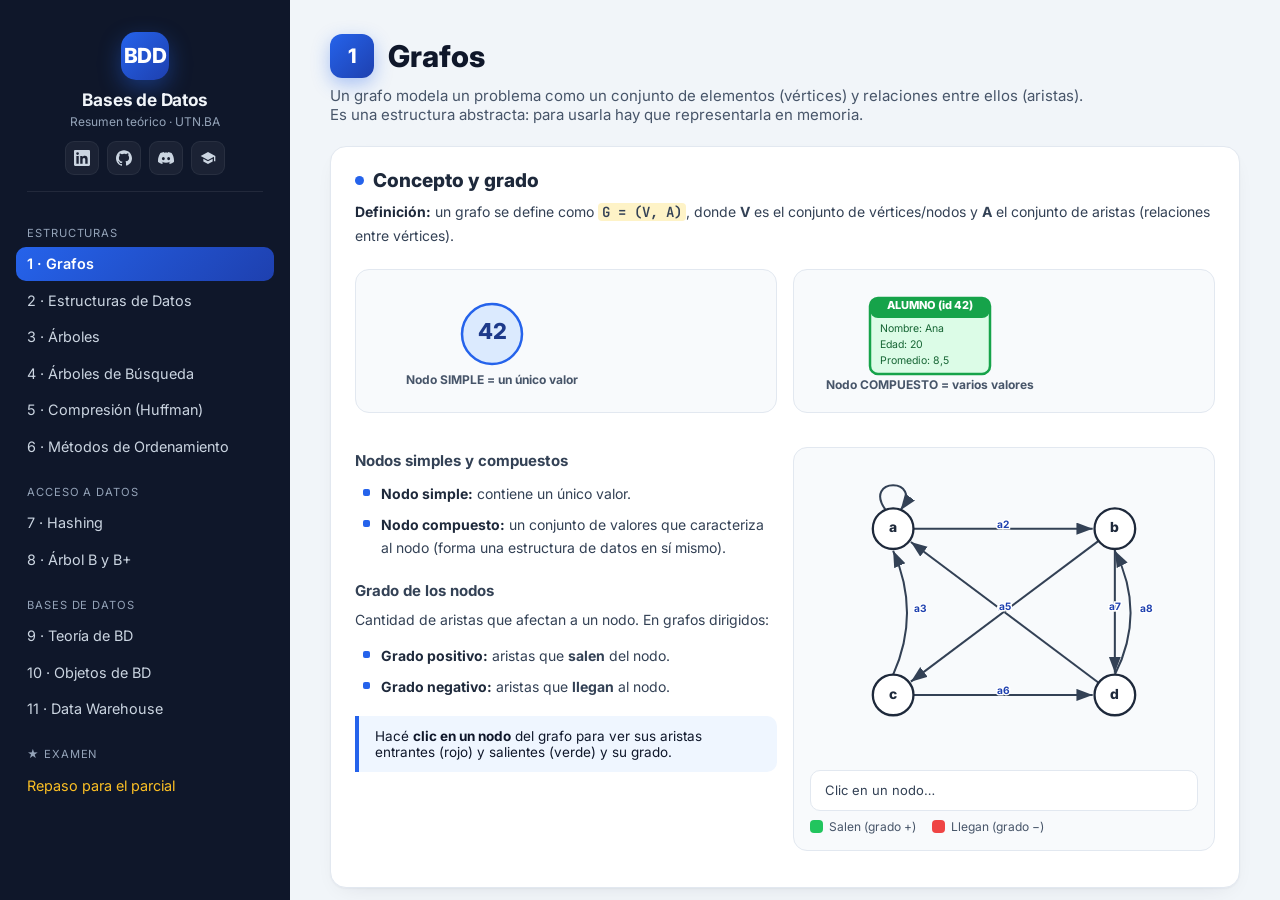
==== commit cb298e37: "fix estilos" ====
--- a/index.html
+++ b/index.html
@@ -14,7 +14,7 @@
 <style>
 @import url('https://fonts.googleapis.com/css2?family=Inter:wght@400;500;600;700;800&family=JetBrains+Mono:wght@400;600&display=swap');
 :root{
-  --bg:#0b1020; --panel:#111a30; --card:#ffffff; --ink:#0f172a; --muted:#475569;
+  --bg:#0f172a; --panel:#111a30; --card:#ffffff; --ink:#0f172a; --muted:#475569;
   --line:#e2e8f0; --blue:#2563eb; --blue2:#1e40af; --emer:#059669; --amber:#d97706;
   --rose:#e11d48; --violet:#7c3aed; --slate:#64748b;
 }
@@ -27,8 +27,8 @@
 aside{width:290px;flex-shrink:0;background:var(--bg);color:#e2e8f0;padding:1.4rem 1rem 3rem;position:sticky;top:0;height:100vh;overflow-y:auto;z-index:20}
 .sidebar-head{display:flex;flex-direction:column;align-items:center;text-align:center;gap:0.55rem;padding:0.6rem 0.7rem 0.8rem}
 .logo{width:48px;height:48px;flex:0 0 48px;border-radius:15px;background:linear-gradient(135deg,#2563eb,#1e40af);display:grid;place-items:center;font-weight:800;font-size:1.3rem;color:white;letter-spacing:-0.02em;box-shadow:0 8px 22px rgba(37,99,235,.4)}
-.sidebar-titles h1{font-size:1rem;margin:0;line-height:1.2;font-weight:700;color:#f1f5f9;letter-spacing:-0.01em}
-.sidebar-titles span{display:block;margin-top:0.15rem;font-size:0.72rem;color:#475569;white-space:nowrap}
+.sidebar-titles h1{font-size:1.08rem;margin:0;line-height:1.25;font-weight:700;color:#f1f5f9;letter-spacing:-0.01em}
+.sidebar-titles span{display:block;margin-top:0.2rem;font-size:0.75rem;color:#94a3b8;white-space:nowrap}
 .sidebar-links{display:flex;justify-content:center;gap:0.5rem;padding:0 0.7rem}
 .sidebar-links a{position:relative;width:34px;height:34px;display:grid;place-items:center;border-radius:9px;color:#cbd5e1;background:rgba(255,255,255,0.05);border:1px solid rgba(255,255,255,0.06);transition:color 0.15s,background 0.15s,transform 0.15s,border-color 0.15s}
 .sidebar-links a:hover{color:#fff;background:linear-gradient(135deg,#2563eb,#1e40af);border-color:transparent;transform:translateY(-2px)}
@@ -38,8 +38,9 @@
 .sidebar-links a:hover::after{opacity:1;transform:translateX(-50%) translateY(0)}
 .sidebar-links a:hover::before{opacity:1}
 .sidebar-sep{height:1px;background:rgba(255,255,255,0.08);margin:1rem 0.7rem 0.6rem}
-nav{padding:0.5rem 0;display:flex;flex-direction:column;gap:0.25rem}
-nav .grp{font-size:0.7rem;text-transform:uppercase;letter-spacing:0.08em;color:#475569;padding:0.9rem 0.7rem 0.35rem}
+nav{padding:0.5rem 0;display:flex;flex-direction:column;gap:0.12rem}
+nav .grp{font-size:0.7rem;text-transform:uppercase;letter-spacing:0.08em;color:#94a3b8;padding:1rem 0.7rem 0.3rem;margin-top:0.2rem}
+nav .grp:first-child{margin-top:0}
 nav a{display:flex;align-items:center;gap:0.6rem;padding:0.55rem 0.7rem;border-radius:10px;color:#cbd5e1;text-decoration:none;font-size:0.9rem;cursor:pointer;transition:background 0.15s,color 0.15s}
 nav a:hover{background:rgba(255,255,255,0.06);color:white}
 nav a.active{background:linear-gradient(135deg,#2563eb,#1e40af);color:white;font-weight:600}
@@ -164,7 +165,7 @@
     <div class="logo">BDD</div>
     <div class="sidebar-titles">
       <h1>Bases de Datos</h1>
-      <span>Guía interactiva · UTN.BA</span>
+      <span>Resumen teórico · UTN.BA</span>
     </div>
   </div>
   <div class="sidebar-links">
@@ -175,7 +176,7 @@
       <svg viewBox="0 0 24 24" aria-hidden="true"><path d="M12 .297c-6.63 0-12 5.373-12 12 0 5.303 3.438 9.8 8.205 11.385.6.113.82-.258.82-.577 0-.285-.01-1.04-.015-2.04-3.338.724-4.042-1.61-4.042-1.61C4.422 18.07 3.633 17.7 3.633 17.7c-1.087-.744.084-.729.084-.729 1.205.084 1.838 1.236 1.838 1.236 1.07 1.835 2.809 1.305 3.495.998.108-.776.417-1.305.76-1.605-2.665-.305-5.467-1.334-5.467-5.931 0-1.311.469-2.381 1.236-3.221-.124-.303-.535-1.524.117-3.176 0 0 1.008-.322 3.301 1.23A11.509 11.509 0 0112 5.803c1.02.005 2.047.138 3.006.404 2.291-1.552 3.297-1.23 3.297-1.23.653 1.653.242 2.874.118 3.176.77.84 1.235 1.911 1.235 3.221 0 4.609-2.807 5.624-5.479 5.921.43.372.823 1.102.823 2.222 0 1.606-.014 2.898-.014 3.293 0 .322.216.694.825.576C20.565 22.092 24 17.592 24 12.297c0-6.627-5.373-12-12-12"/></svg>
     </a>
     <a href="https://discord.gg/7S3uZXYrE7" target="_blank" rel="noopener" data-tip="Discord" aria-label="Discord">
-      <svg viewBox="0 0 24 24" aria-hidden="true"><path d="M20.317 4.491c-1.923-.915-3.971-1.499-6.016-1.751a.058.058 0 0 0-.063.029c-.262.467-.567 1.076-.776 1.554a18.594 18.594 0 0 0-5.487 0c-.209-.478-.516-1.087-.779-1.554a.059.059 0 0 0-.063-.029c-2.044.252-4.093.836-6.016 1.751a.058.058 0 0 0-.027.043c-.874 13.056 3.887 25.384 10.777 27.747a.058.058 0 0 0 .064-.029c.573-.994 1.082-2.043 1.517-3.119a.059.059 0 0 0-.033-.082 18.052 18.052 0 0 1-2.578-1.232.059.059 0 0 1-.006-.099c.173-.124.346-.253.514-.383a.058.058 0 0 1 .061-.008c5.411 2.471 11.27 2.471 16.604 0a.058.058 0 0 1 .061.007c.168.13.341.259.514.383a.059.059 0 0 1-.006.099 17.939 17.939 0 0 1-2.578 1.232.059.059 0 0 0-.033.082c.435 1.076.944 2.125 1.517 3.119a.058.058 0 0 0 .064.029c6.891-2.363 11.651-14.687 10.777-27.747a.058.058 0 0 0-.027-.043M8.02 15.331c-1.183 0-2.157-1.085-2.157-2.419 0-1.333.974-2.419 2.157-2.419 1.183 0 2.157 1.086 2.157 2.419 0 1.334-.974 2.419-2.157 2.419m7.975 0c-1.183 0-2.157-1.085-2.157-2.419 0-1.333.974-2.419 2.157-2.419 1.183 0 2.157 1.086 2.157 2.419 0 1.334-.974 2.419-2.157 2.419"/></svg>
+      <svg viewBox="0 0 24 24" aria-hidden="true"><path d="M20.317 4.3698a19.7913 19.7913 0 00-4.8851-1.5152.0741.0741 0 00-.0785.0371c-.211.3753-.4447.8648-.6083 1.2495-1.8447-.2762-3.68-.2762-5.4868 0-.1636-.3933-.4058-.8742-.6177-1.2495a.077.077 0 00-.0785-.037 19.7363 19.7363 0 00-4.8852 1.515.0699.0699 0 00-.0321.0277C.5334 9.0458-.319 13.5799.0992 18.0578a.0824.0824 0 00.0312.0561c2.0528 1.5076 4.0413 2.4228 5.9929 3.0294a.0777.0777 0 00.0842-.0276c.4616-.6304.8731-1.2952 1.226-1.9942a.076.076 0 00-.0416-.1057c-.6528-.2476-1.2743-.5495-1.8722-.8923a.077.077 0 01-.0076-.1277c.1258-.0943.2517-.1923.3718-.2914a.0743.0743 0 01.0776-.0105c3.9278 1.7933 8.18 1.7933 12.0614 0a.0739.0739 0 01.0785.0095c.1202.099.246.1981.3728.2924a.077.077 0 01-.0066.1276 12.2986 12.2986 0 01-1.873.8914.0766.0766 0 00-.0407.1067c.3604.698.7719 1.3628 1.225 1.9932a.076.076 0 00.0842.0286c1.961-.6067 3.9495-1.5219 6.0023-3.0294a.077.077 0 00.0313-.0552c.5004-5.177-.8382-9.6739-3.5485-13.6604a.061.061 0 00-.0312-.0286zM8.02 15.3312c-1.1825 0-2.1569-1.0857-2.1569-2.419 0-1.3332.9554-2.4189 2.1569-2.4189 1.2108 0 2.1757 1.0952 2.1568 2.419 0 1.3332-.946 2.4189-2.1568 2.4189zm7.9748 0c-1.1825 0-2.1569-1.0857-2.1569-2.419 0-1.3332.9554-2.4189 2.1569-2.4189 1.2108 0 2.1757 1.0952 2.1568 2.419 0 1.3332-.946 2.4189-2.1568 2.4189Z"/></svg>
     </a>
     <a href="https://planutn.dhem.tech/" target="_blank" rel="noopener" data-tip="Ver plan de estudio" aria-label="Plan de estudio">
       <svg viewBox="0 0 24 24" aria-hidden="true"><path d="M5 13.18v4L12 21l7-3.82v-4L12 17l-7-3.82zM12 3L1 9l11 6 9-4.91V17h2V9L12 3z"/></svg>
--- a/styles.css
+++ b/styles.css
@@ -1,6 +1,6 @@
 @import url('https://fonts.googleapis.com/css2?family=Inter:wght@400;500;600;700;800&family=JetBrains+Mono:wght@400;600&display=swap');
 :root{
-  --bg:#0b1020; --panel:#111a30; --card:#ffffff; --ink:#0f172a; --muted:#475569;
+  --bg:#0f172a; --panel:#111a30; --card:#ffffff; --ink:#0f172a; --muted:#475569;
   --line:#e2e8f0; --blue:#2563eb; --blue2:#1e40af; --emer:#059669; --amber:#d97706;
   --rose:#e11d48; --violet:#7c3aed; --slate:#64748b;
 }
@@ -14,8 +14,8 @@
 
 .sidebar-head{display:flex;flex-direction:column;align-items:center;text-align:center;gap:0.55rem;padding:0.6rem 0.7rem 0.8rem}
 .logo{width:48px;height:48px;flex:0 0 48px;border-radius:15px;background:linear-gradient(135deg,#2563eb,#1e40af);display:grid;place-items:center;font-weight:800;font-size:1.3rem;color:white;letter-spacing:-0.02em;box-shadow:0 8px 22px rgba(37,99,235,.4)}
-.sidebar-titles h1{font-size:1rem;margin:0;line-height:1.2;font-weight:700;color:#f1f5f9;letter-spacing:-0.01em}
-.sidebar-titles span{display:block;margin-top:0.15rem;font-size:0.72rem;color:#475569;white-space:nowrap}
+.sidebar-titles h1{font-size:1.08rem;margin:0;line-height:1.25;font-weight:700;color:#f1f5f9;letter-spacing:-0.01em}
+.sidebar-titles span{display:block;margin-top:0.2rem;font-size:0.75rem;color:#94a3b8;white-space:nowrap}
 
 .sidebar-links{display:flex;justify-content:center;gap:0.5rem;padding:0 0.7rem}
 .sidebar-links a{position:relative;width:34px;height:34px;display:grid;place-items:center;border-radius:9px;color:#cbd5e1;background:rgba(255,255,255,0.05);border:1px solid rgba(255,255,255,0.06);transition:color 0.15s,background 0.15s,transform 0.15s,border-color 0.15s}
@@ -28,8 +28,9 @@
 
 .sidebar-sep{height:1px;background:rgba(255,255,255,0.08);margin:1rem 0.7rem 0.6rem}
 
-nav{padding:0.5rem 0;display:flex;flex-direction:column;gap:0.25rem}
-nav .grp{font-size:0.7rem;text-transform:uppercase;letter-spacing:0.08em;color:#475569;padding:0.9rem 0.7rem 0.35rem}
+nav{padding:0.5rem 0;display:flex;flex-direction:column;gap:0.12rem}
+nav .grp{font-size:0.7rem;text-transform:uppercase;letter-spacing:0.08em;color:#94a3b8;padding:1rem 0.7rem 0.3rem;margin-top:0.2rem}
+nav .grp:first-child{margin-top:0}
 nav a{display:flex;align-items:center;gap:0.6rem;padding:0.55rem 0.7rem;border-radius:10px;color:#cbd5e1;text-decoration:none;font-size:0.9rem;cursor:pointer;transition:background 0.15s,color 0.15s}
 nav a:hover{background:rgba(255,255,255,0.06);color:white}
 nav a.active{background:linear-gradient(135deg,#2563eb,#1e40af);color:white;font-weight:600}
